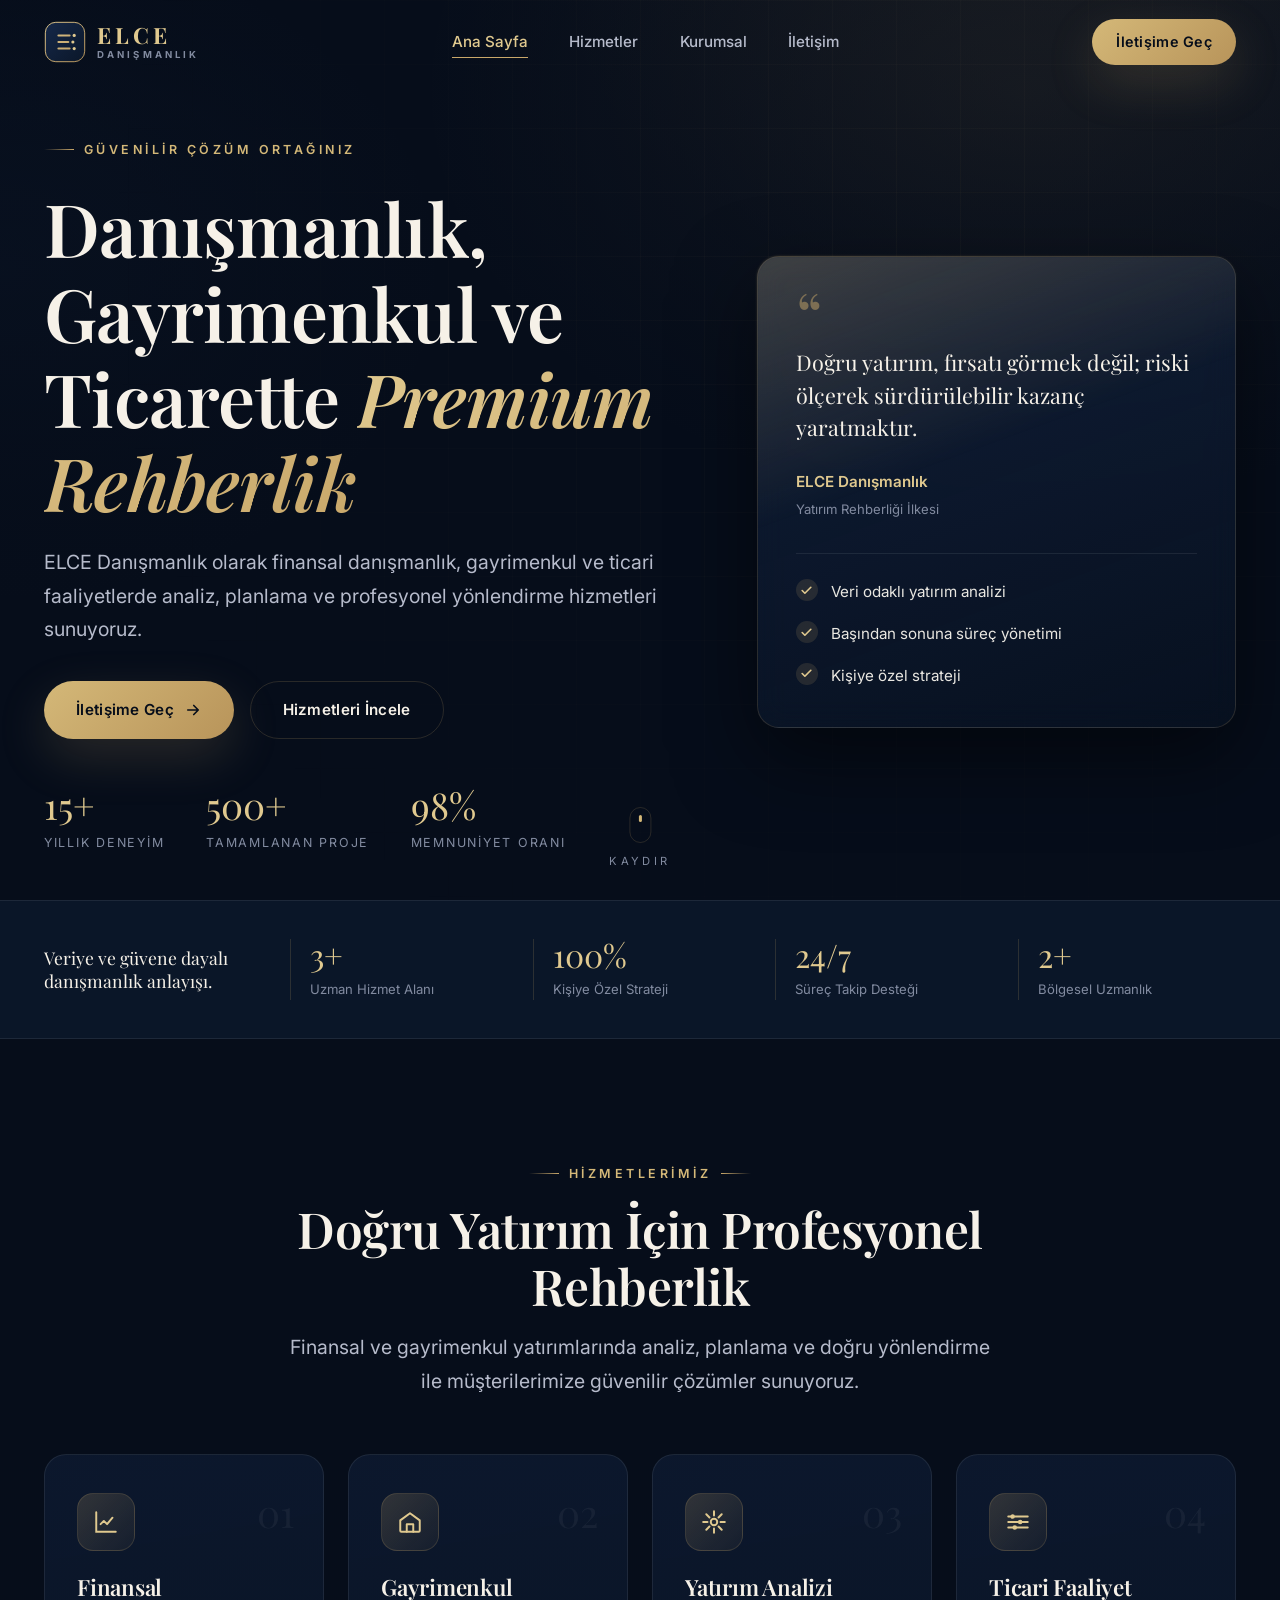
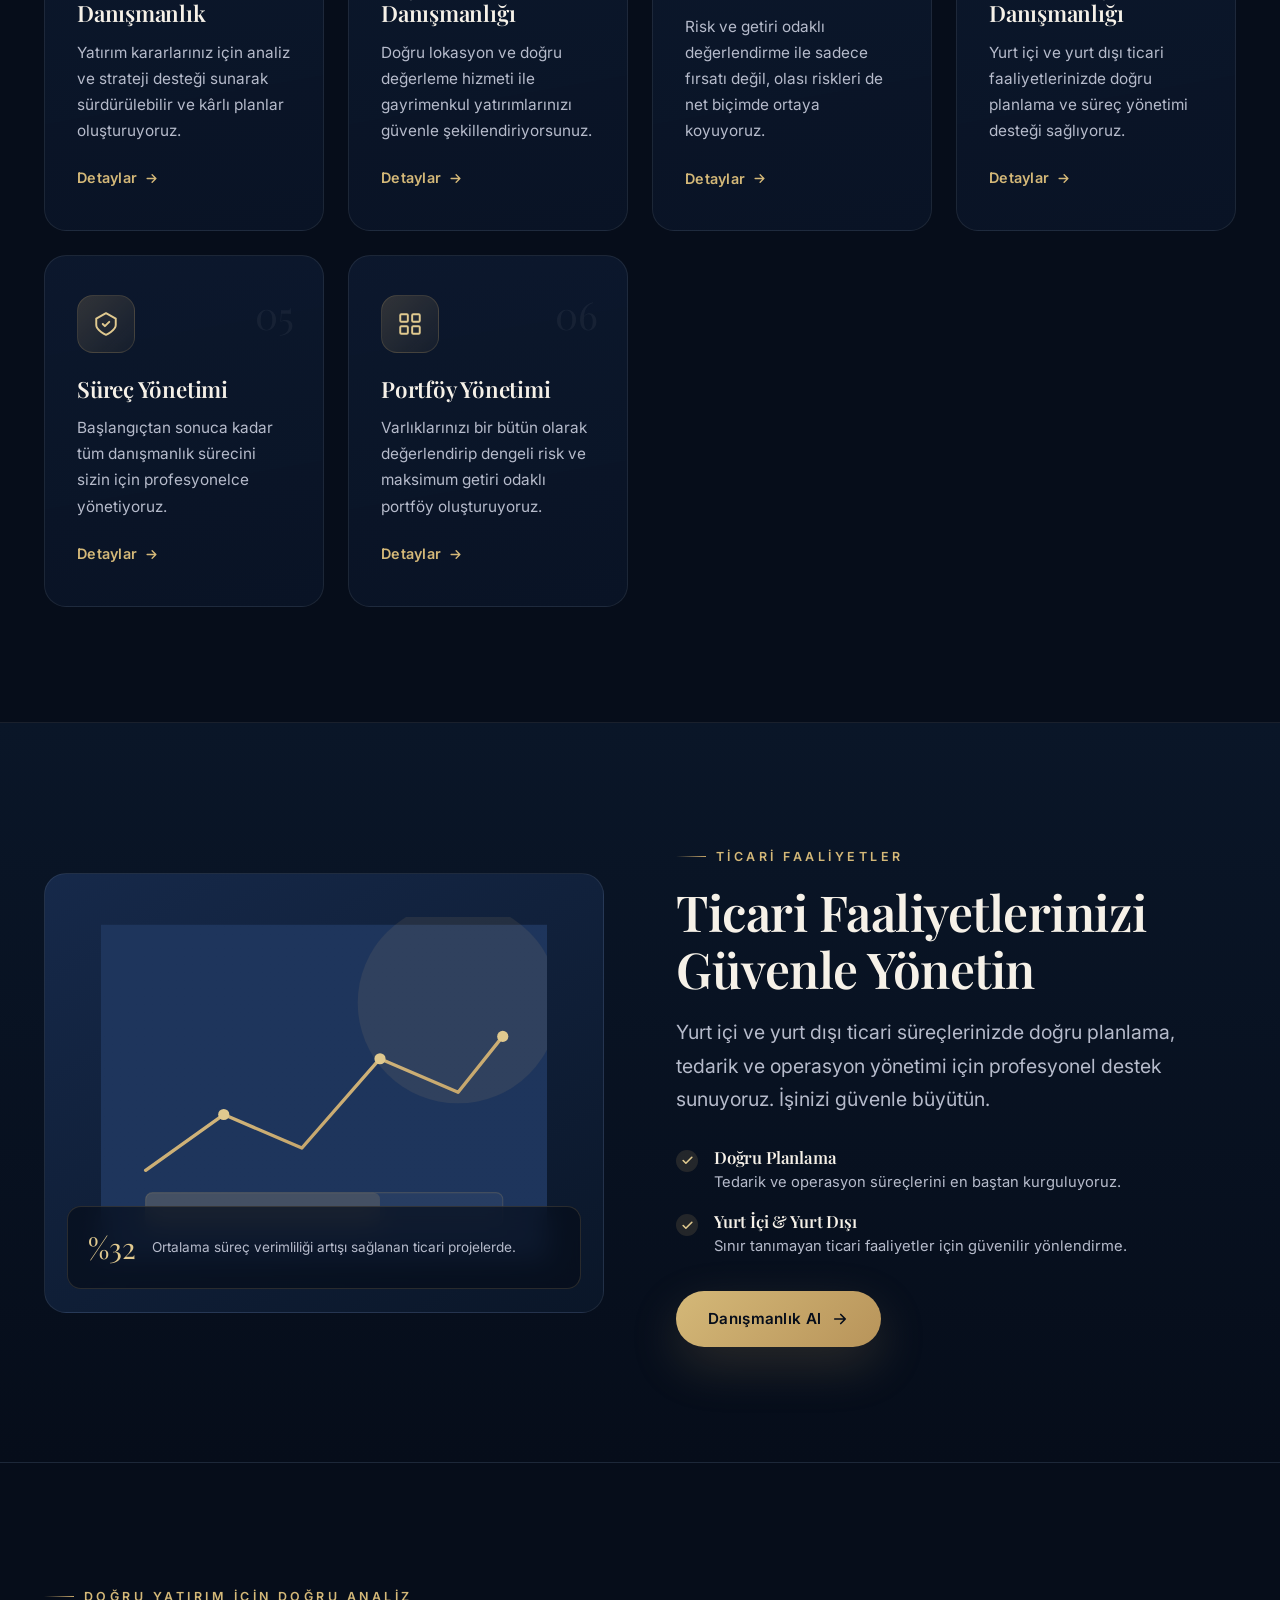
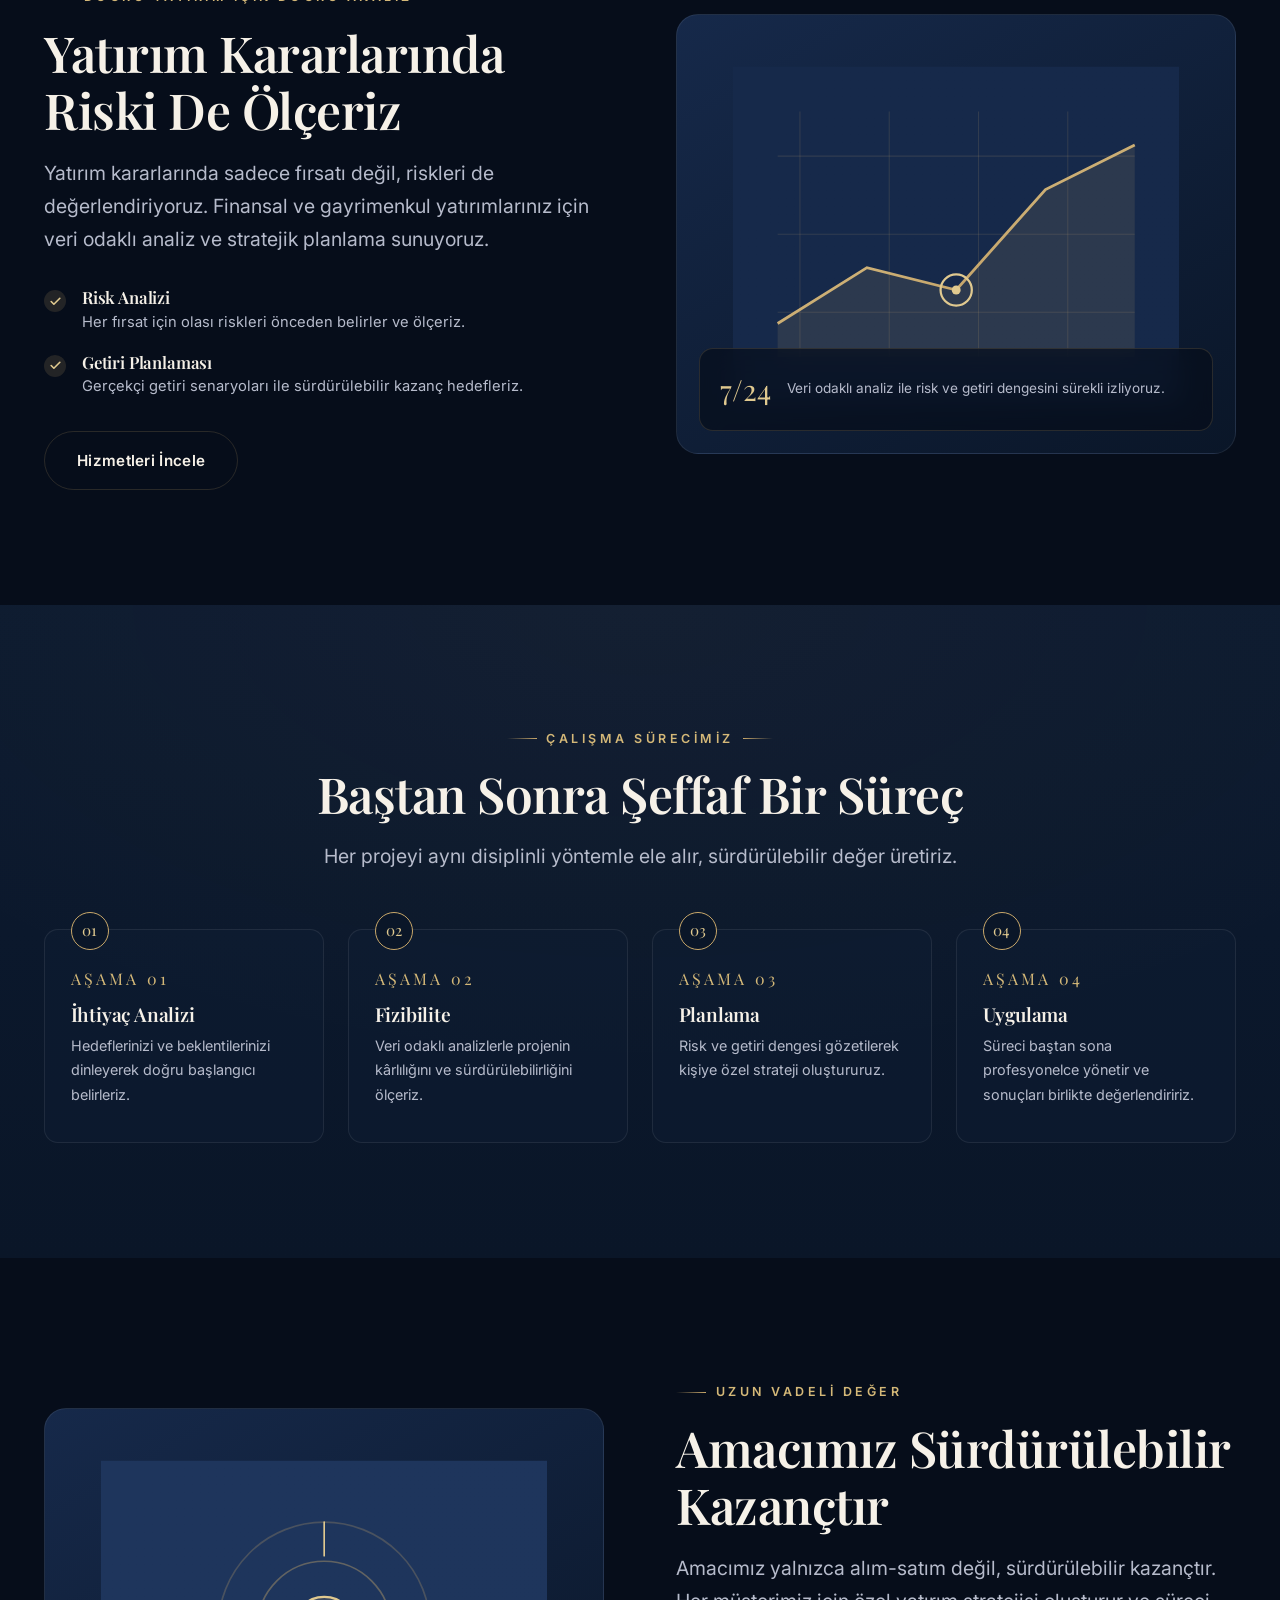
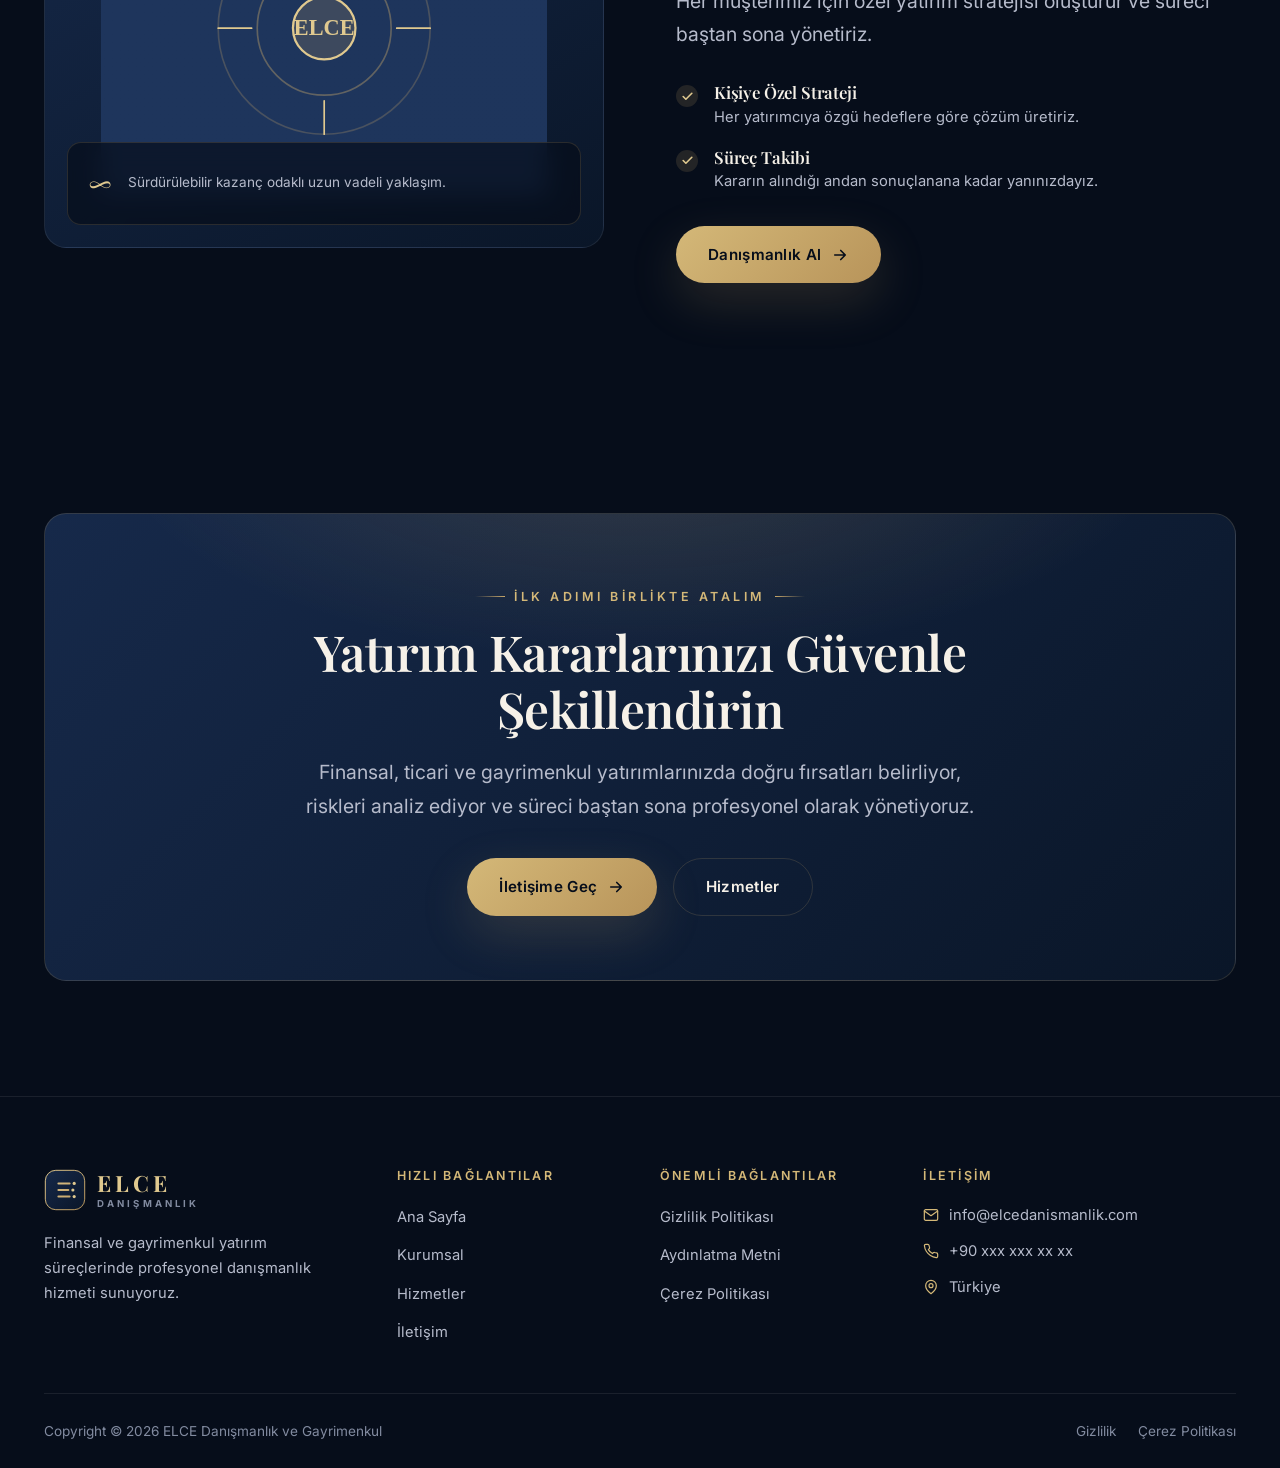
==== index.html @ 036b8865 "feat: ELCE Danışmanlık sitesi modern premium tasarımla yeniden kuruldu - Koyu premium tema (lacivert" ====
<!DOCTYPE html>
<html lang="tr">
<head>
  <meta charset="UTF-8">
  <meta name="viewport" content="width=device-width, initial-scale=1">
  <title>ELCE Danışmanlık — Gayrimenkul, Finansal ve Ticari Yatırım Danışmanlığı</title>
  <meta name="description" content="ELCE Danışmanlık olarak finansal danışmanlık, gayrimenkul ve ticari faaliyetlerde analiz, planlama ve profesyonel yönlendirme hizmetleri sunuyoruz.">
  <meta name="robots" content="index, follow">
  <link rel="canonical" href="https://elcedanismanlik.com/">
  <meta property="og:type" content="website">
  <meta property="og:site_name" content="ELCE Danışmanlık ve Gayrimenkul">
  <meta property="og:locale" content="tr_TR">
  <meta property="og:title" content="ELCE Danışmanlık — Güvenilir Yatırım Çözüm Ortağınız">
  <meta property="og:description" content="Finansal, gayrimenkul ve ticari yatırımlarda analiz, planlama ve profesyonel yönlendirme.">
  <link rel="icon" type="image/svg+xml" href="assets/logo.svg">
  <link rel="preconnect" href="https://fonts.googleapis.com">
  <link rel="preconnect" href="https://fonts.gstatic.com" crossorigin>
  <link href="https://fonts.googleapis.com/css2?family=Inter:wght@400;500;600;700&family=Playfair+Display:ital,wght@0,500;0,600;0,700;1,500&display=swap" rel="stylesheet">
  <link rel="stylesheet" href="css/style.css">
</head>
<body>

  <!-- ============ HEADER ============ -->
  <header class="site-header">
    <div class="header-inner">
      <a href="index.html" class="brand" aria-label="ELCE Danışmanlık Ana Sayfa">
        <img src="assets/logo.svg" alt="" class="brand-mark" width="42" height="42">
        <span class="brand-text">
          <span class="brand-name">ELCE</span>
          <span class="brand-sub">Danışmanlık</span>
        </span>
      </a>
      <nav class="main-nav" aria-label="Ana menü">
        <a href="index.html" class="active">Ana Sayfa</a>
        <a href="hizmetler.html">Hizmetler</a>
        <a href="kurumsal.html">Kurumsal</a>
        <a href="iletisim.html">İletişim</a>
      </nav>
      <div class="header-cta">
        <a href="iletisim.html" class="btn btn-primary">İletişime Geç</a>
        <button class="nav-toggle" aria-label="Menüyü aç/kapat" aria-expanded="false">
          <span></span><span></span><span></span>
        </button>
      </div>
    </div>
  </header>

  <main>
    <!-- ============ HERO ============ -->
    <section class="hero">
      <div class="hero-bg"></div>
      <div class="container hero-inner">
        <div class="hero-content">
          <span class="eyebrow reveal">Güvenilir Çözüm Ortağınız</span>
          <h1 class="reveal d1">Danışmanlık, Gayrimenkul ve Ticarette <em>Premium Rehberlik</em></h1>
          <p class="lead reveal d2">
            ELCE Danışmanlık olarak finansal danışmanlık, gayrimenkul ve ticari faaliyetlerde
            analiz, planlama ve profesyonel yönlendirme hizmetleri sunuyoruz.
          </p>
          <div class="hero-actions reveal d3">
            <a href="iletisim.html" class="btn btn-primary">
              İletişime Geç
              <svg viewBox="0 0 24 24" fill="none" stroke="currentColor" stroke-width="2.2"><path d="M5 12h14M13 6l6 6-6 6" stroke-linecap="round" stroke-linejoin="round"/></svg>
            </a>
            <a href="hizmetler.html" class="btn btn-ghost">Hizmetleri İncele</a>
          </div>
          <div class="hero-stats reveal d4">
            <div>
              <div class="num"><span data-count="15" data-suffix="+">15+</span></div>
              <div class="lbl">Yıllık Deneyim</div>
            </div>
            <div>
              <div class="num"><span data-count="500" data-suffix="+">500+</span></div>
              <div class="lbl">Tamamlanan Proje</div>
            </div>
            <div>
              <div class="num"><span data-count="98" data-suffix="%">98%</span></div>
              <div class="lbl">Memnuniyet Oranı</div>
            </div>
          </div>
        </div>

        <aside class="hero-card reveal d2">
          <div class="quote-mark">“</div>
          <blockquote>
            Doğru yatırım, fırsatı görmek değil; riski ölçerek sürdürülebilir kazanç yaratmaktır.
          </blockquote>
          <div class="quote-author">ELCE Danışmanlık</div>
          <div class="quote-role">Yatırım Rehberliği İlkesi</div>
          <ul class="hero-card-list">
            <li><span class="check"><svg viewBox="0 0 24 24" fill="none" stroke="currentColor" stroke-width="3"><path d="M20 6 9 17l-5-5" stroke-linecap="round" stroke-linejoin="round"/></svg></span> Veri odaklı yatırım analizi</li>
            <li><span class="check"><svg viewBox="0 0 24 24" fill="none" stroke="currentColor" stroke-width="3"><path d="M20 6 9 17l-5-5" stroke-linecap="round" stroke-linejoin="round"/></svg></span> Başından sonuna süreç yönetimi</li>
            <li><span class="check"><svg viewBox="0 0 24 24" fill="none" stroke="currentColor" stroke-width="3"><path d="M20 6 9 17l-5-5" stroke-linecap="round" stroke-linejoin="round"/></svg></span> Kişiye özel strateji</li>
          </ul>
        </aside>
      </div>
      <div class="scroll-cue">
        <div class="mouse"></div>
        <span>Kaydır</span>
      </div>
    </section>

    <!-- ============ TRUST BAR ============ -->
    <section class="trust-bar">
      <div class="container">
        <p class="first">Veriye ve güvene dayalı danışmanlık anlayışı.</p>
        <div class="trust-items">
          <div class="item reveal">
            <div class="num"><span data-count="3" data-suffix="+">3+</span></div>
            <div class="lbl">Uzman Hizmet Alanı</div>
          </div>
          <div class="item reveal d1">
            <div class="num"><span data-count="100" data-suffix="%">100%</span>
            </div>
            <div class="lbl">Kişiye Özel Strateji</div>
          </div>
          <div class="item reveal d2">
            <div class="num"><span data-count="24" data-suffix="/7">24/7</span></div>
            <div class="lbl">Süreç Takip Desteği</div>
          </div>
          <div class="item reveal d3">
            <div class="num"><span data-count="2" data-suffix="+">2+</span></div>
            <div class="lbl">Bölgesel Uzmanlık</div>
          </div>
        </div>
      </div>
    </section>

    <!-- ============ SERVICES ============ -->
    <section class="section" id="hizmetler">
      <div class="container">
        <div class="section-head center reveal">
          <span class="eyebrow center">Hizmetlerimiz</span>
          <h2>Doğru Yatırım İçin Profesyonel Rehberlik</h2>
          <p class="lead" style="margin-inline:auto">
            Finansal ve gayrimenkul yatırımlarında analiz, planlama ve doğru yönlendirme
            ile müşterilerimize güvenilir çözümler sunuyoruz.
          </p>
        </div>

        <div class="cards-grid">
          <article class="service-card reveal">
            <span class="index">01</span>
            <div class="service-icon">
              <svg viewBox="0 0 24 24" fill="none" stroke="currentColor" stroke-width="1.8"><path d="M3 3v18h18" stroke-linecap="round"/><path d="m7 14 3-3 3 3 5-6" stroke-linecap="round" stroke-linejoin="round"/></svg>
            </div>
            <h3>Finansal Danışmanlık</h3>
            <p>Yatırım kararlarınız için analiz ve strateji desteği sunarak sürdürülebilir ve kârlı planlar oluşturuyoruz.</p>
            <a href="hizmetler.html" class="more">Detaylar
              <svg viewBox="0 0 24 24" fill="none" stroke="currentColor" stroke-width="2.2"><path d="M5 12h14M13 6l6 6-6 6" stroke-linecap="round" stroke-linejoin="round"/></svg>
            </a>
          </article>

          <article class="service-card reveal d1">
            <span class="index">02</span>
            <div class="service-icon">
              <svg viewBox="0 0 24 24" fill="none" stroke="currentColor" stroke-width="1.8"><path d="M3 10.5 12 4l9 6.5V20a1 1 0 0 1-1 1H4a1 1 0 0 1-1-1z" stroke-linejoin="round"/><path d="M9 21v-7h6v7" stroke-linecap="round" stroke-linejoin="round"/></svg>
            </div>
            <h3>Gayrimenkul Danışmanlığı</h3>
            <p>Doğru lokasyon ve doğru değerleme hizmeti ile gayrimenkul yatırımlarınızı güvenle şekillendiriyorsunuz.</p>
            <a href="hizmetler.html" class="more">Detaylar
              <svg viewBox="0 0 24 24" fill="none" stroke="currentColor" stroke-width="2.2"><path d="M5 12h14M13 6l6 6-6 6" stroke-linecap="round" stroke-linejoin="round"/></svg>
            </a>
          </article>

          <article class="service-card reveal d2">
            <span class="index">03</span>
            <div class="service-icon">
              <svg viewBox="0 0 24 24" fill="none" stroke="currentColor" stroke-width="1.8"><path d="M12 2v4M12 18v4M4.9 4.9l2.9 2.9M16.2 16.2l2.9 2.9M2 12h4M18 12h4M4.9 19.1l2.9-2.9M16.2 7.8l2.9-2.9" stroke-linecap="round"/><circle cx="12" cy="12" r="3"/></svg>
            </div>
            <h3>Yatırım Analizi</h3>
            <p>Risk ve getiri odaklı değerlendirme ile sadece fırsatı değil, olası riskleri de net biçimde ortaya koyuyoruz.</p>
            <a href="hizmetler.html" class="more">Detaylar
              <svg viewBox="0 0 24 24" fill="none" stroke="currentColor" stroke-width="2.2"><path d="M5 12h14M13 6l6 6-6 6" stroke-linecap="round" stroke-linejoin="round"/></svg>
            </a>
          </article>

          <article class="service-card reveal">
            <span class="index">04</span>
            <div class="service-icon">
              <svg viewBox="0 0 24 24" fill="none" stroke="currentColor" stroke-width="1.8"><path d="M3 7h18M3 12h18M3 17h18" stroke-linecap="round"/><circle cx="7" cy="7" r="1.2" fill="currentColor"/><circle cx="14" cy="12" r="1.2" fill="currentColor"/><circle cx="9" cy="17" r="1.2" fill="currentColor"/></svg>
            </div>
            <h3>Ticari Faaliyet Danışmanlığı</h3>
            <p>Yurt içi ve yurt dışı ticari faaliyetlerinizde doğru planlama ve süreç yönetimi desteği sağlıyoruz.</p>
            <a href="hizmetler.html" class="more">Detaylar
              <svg viewBox="0 0 24 24" fill="none" stroke="currentColor" stroke-width="2.2"><path d="M5 12h14M13 6l6 6-6 6" stroke-linecap="round" stroke-linejoin="round"/></svg>
            </a>
          </article>

          <article class="service-card reveal d1">
            <span class="index">05</span>
            <div class="service-icon">
              <svg viewBox="0 0 24 24" fill="none" stroke="currentColor" stroke-width="1.8"><path d="M12 2 3 7v6c0 5 9 9 9 9s9-4 9-9V7z" stroke-linejoin="round"/><path d="M9 12l2 2 4-4" stroke-linecap="round" stroke-linejoin="round"/></svg>
            </div>
            <h3>Süreç Yönetimi</h3>
            <p>Başlangıçtan sonuca kadar tüm danışmanlık sürecini sizin için profesyonelce yönetiyoruz.</p>
            <a href="hizmetler.html" class="more">Detaylar
              <svg viewBox="0 0 24 24" fill="none" stroke="currentColor" stroke-width="2.2"><path d="M5 12h14M13 6l6 6-6 6" stroke-linecap="round" stroke-linejoin="round"/></svg>
            </a>
          </article>

          <article class="service-card reveal d2">
            <span class="index">06</span>
            <div class="service-icon">
              <svg viewBox="0 0 24 24" fill="none" stroke="currentColor" stroke-width="1.8"><rect x="3" y="3" width="7" height="7" rx="1"/><rect x="14" y="3" width="7" height="7" rx="1"/><rect x="3" y="14" width="7" height="7" rx="1"/><rect x="14" y="14" width="7" height="7" rx="1"/></svg>
            </div>
            <h3>Portföy Yönetimi</h3>
            <p>Varlıklarınızı bir bütün olarak değerlendirip dengeli risk ve maksimum getiri odaklı portföy oluşturuyoruz.</p>
            <a href="hizmetler.html" class="more">Detaylar
              <svg viewBox="0 0 24 24" fill="none" stroke="currentColor" stroke-width="2.2"><path d="M5 12h14M13 6l6 6-6 6" stroke-linecap="round" stroke-linejoin="round"/></svg>
            </a>
          </article>
        </div>
      </div>
    </section>

    <!-- ============ SPLIT: Ticari Faaliyetler ============ -->
    <section class="section bg-soft">
      <div class="container">
        <div class="split">
          <div class="split-media reveal">
            <div class="visual">
              <svg viewBox="0 0 400 300" fill="none" xmlns="http://www.w3.org/2000/svg" aria-hidden="true">
                <defs>
                  <linearGradient id="g1" x1="0" y1="0" x2="400" y2="300"><stop stop-color="#1e355c"/><stop offset="1" stop-color="#0a1628"/></linearGradient>
                  <linearGradient id="g1gold" x1="0" y1="0" x2="1" y2="1"><stop stop-color="#e0c98f"/><stop offset="1" stop-color="#b8945a"/></linearGradient>
                </defs>
                <rect width="400" height="300" fill="url(#g1)"/>
                <circle cx="320" cy="70" r="90" fill="rgba(201,168,106,0.10)"/>
                <path d="M40 220 L110 170 L180 200 L250 120 L320 150 L360 100" stroke="url(#g1gold)" stroke-width="3" fill="none" stroke-linecap="round" stroke-linejoin="round"/>
                <circle cx="110" cy="170" r="5" fill="#e0c98f"/><circle cx="250" cy="120" r="5" fill="#e0c98f"/><circle cx="360" cy="100" r="5" fill="#e0c98f"/>
                <rect x="40" y="240" width="320" height="30" rx="6" fill="rgba(255,255,255,0.04)" stroke="rgba(201,168,106,0.2)"/>
                <rect x="40" y="240" width="210" height="30" rx="6" fill="rgba(201,168,106,0.18)"/>
              </svg>
            </div>
            <div class="badge">
              <div class="b-num">%32</div>
              <div class="b-txt">Ortalama süreç verimliliği artışı sağlanan ticari projelerde.</div>
            </div>
          </div>
          <div class="split-content">
            <span class="eyebrow reveal">Ticari Faaliyetler</span>
            <h2 class="reveal d1" style="margin-top:1rem">Ticari Faaliyetlerinizi Güvenle Yönetin</h2>
            <p class="lead reveal d2" style="margin-top:1.2rem">
              Yurt içi ve yurt dışı ticari süreçlerinizde doğru planlama, tedarik ve operasyon
              yönetimi için profesyonel destek sunuyoruz. İşinizi güvenle büyütün.
            </p>
            <ul class="feature-list reveal d3">
              <li>
                <span class="check"><svg viewBox="0 0 24 24" fill="none" stroke="currentColor" stroke-width="3"><path d="M20 6 9 17l-5-5" stroke-linecap="round" stroke-linejoin="round"/></svg></span>
                <div><h4>Doğru Planlama</h4><p>Tedarik ve operasyon süreçlerini en baştan kurguluyoruz.</p></div>
              </li>
              <li>
                <span class="check"><svg viewBox="0 0 24 24" fill="none" stroke="currentColor" stroke-width="3"><path d="M20 6 9 17l-5-5" stroke-linecap="round" stroke-linejoin="round"/></svg></span>
                <div><h4>Yurt İçi & Yurt Dışı</h4><p>Sınır tanımayan ticari faaliyetler için güvenilir yönlendirme.</p></div>
              </li>
            </ul>
            <div class="reveal d4" style="margin-top:2rem">
              <a href="iletisim.html" class="btn btn-primary">Danışmanlık Al
                <svg viewBox="0 0 24 24" fill="none" stroke="currentColor" stroke-width="2.2"><path d="M5 12h14M13 6l6 6-6 6" stroke-linecap="round" stroke-linejoin="round"/></svg>
              </a>
            </div>
          </div>
        </div>
      </div>
    </section>

    <!-- ============ SPLIT: Doğru Analiz ============ -->
    <section class="section">
      <div class="container">
        <div class="split reverse">
          <div class="split-media reveal">
            <div class="visual">
              <svg viewBox="0 0 400 300" fill="none" xmlns="http://www.w3.org/2000/svg" aria-hidden="true">
                <defs>
                  <linearGradient id="g2" x1="0" y1="0" x2="400" y2="300"><stop stop-color="#16294a"/><stop offset="1" stop-color="#0a1628"/></linearGradient>
                </defs>
                <rect width="400" height="300" fill="url(#g2)"/>
                <g stroke="rgba(201,168,106,0.15)" stroke-width="1">
                  <path d="M60 40v220M140 40v220M220 40v220M300 40v220"/>
                  <path d="M40 80h320M40 150h320M40 220h320"/>
                </g>
                <path d="M40 230 L120 180 L200 200 L280 110 L360 70" stroke="url(#g1gold)" stroke-width="2.5" fill="none"/>
                <path d="M40 230 L120 180 L200 200 L280 110 L360 70 L360 260 L40 260 Z" fill="rgba(201,168,106,0.12)"/>
                <circle cx="200" cy="200" r="14" fill="none" stroke="#e0c98f" stroke-width="2"/>
                <circle cx="200" cy="200" r="4" fill="#e0c98f"/>
              </svg>
            </div>
            <div class="badge">
              <div class="b-num">7/24</div>
              <div class="b-txt">Veri odaklı analiz ile risk ve getiri dengesini sürekli izliyoruz.</div>
            </div>
          </div>
          <div class="split-content">
            <span class="eyebrow reveal">Doğru Yatırım İçin Doğru Analiz</span>
            <h2 class="reveal d1" style="margin-top:1rem">Yatırım Kararlarında Riski De Ölçeriz</h2>
            <p class="lead reveal d2" style="margin-top:1.2rem">
              Yatırım kararlarında sadece fırsatı değil, riskleri de değerlendiriyoruz.
              Finansal ve gayrimenkul yatırımlarınız için veri odaklı analiz ve stratejik planlama sunuyoruz.
            </p>
            <ul class="feature-list reveal d3">
              <li>
                <span class="check"><svg viewBox="0 0 24 24" fill="none" stroke="currentColor" stroke-width="3"><path d="M20 6 9 17l-5-5" stroke-linecap="round" stroke-linejoin="round"/></svg></span>
                <div><h4>Risk Analizi</h4><p>Her fırsat için olası riskleri önceden belirler ve ölçeriz.</p></div>
              </li>
              <li>
                <span class="check"><svg viewBox="0 0 24 24" fill="none" stroke="currentColor" stroke-width="3"><path d="M20 6 9 17l-5-5" stroke-linecap="round" stroke-linejoin="round"/></svg></span>
                <div><h4>Getiri Planlaması</h4><p>Gerçekçi getiri senaryoları ile sürdürülebilir kazanç hedefleriz.</p></div>
              </li>
            </ul>
            <div class="reveal d4" style="margin-top:2rem">
              <a href="hizmetler.html" class="btn btn-ghost">Hizmetleri İncele</a>
            </div>
          </div>
        </div>
      </div>
    </section>

    <!-- ============ PROCESS ============ -->
    <section class="section bg-card">
      <div class="container">
        <div class="section-head center reveal">
          <span class="eyebrow center">Çalışma Sürecimiz</span>
          <h2>Baştan Sonra Şeffaf Bir Süreç</h2>
          <p class="lead" style="margin-inline:auto">
            Her projeyi aynı disiplinli yöntemle ele alır, sürdürülebilir değer üretiriz.
          </p>
        </div>
        <div class="process-grid process">
          <div class="process-step reveal">
            <div class="step-num">AŞAMA 01</div>
            <h4>İhtiyaç Analizi</h4>
            <p>Hedeflerinizi ve beklentilerinizi dinleyerek doğru başlangıcı belirleriz.</p>
          </div>
          <div class="process-step reveal d1">
            <div class="step-num">AŞAMA 02</div>
            <h4>Fizibilite</h4>
            <p>Veri odaklı analizlerle projenin kârlılığını ve sürdürülebilirliğini ölçeriz.</p>
          </div>
          <div class="process-step reveal d2">
            <div class="step-num">AŞAMA 03</div>
            <h4>Planlama</h4>
            <p>Risk ve getiri dengesi gözetilerek kişiye özel strateji oluştururuz.</p>
          </div>
          <div class="process-step reveal d3">
            <div class="step-num">AŞAMA 04</div>
            <h4>Uygulama</h4>
            <p>Süreci baştan sona profesyonelce yönetir ve sonuçları birlikte değerlendiririz.</p>
          </div>
        </div>
      </div>
    </section>

    <!-- ============ SPLIT: Uzun Vadeli Değer ============ -->
    <section class="section">
      <div class="container">
        <div class="split">
          <div class="split-media reveal">
            <div class="visual">
              <svg viewBox="0 0 400 300" fill="none" xmlns="http://www.w3.org/2000/svg" aria-hidden="true">
                <defs>
                  <linearGradient id="g3" x1="0" y1="0" x2="400" y2="300"><stop stop-color="#1e355c"/><stop offset="1" stop-color="#0a1628"/></linearGradient>
                </defs>
                <rect width="400" height="300" fill="url(#g3)"/>
                <circle cx="200" cy="150" r="95" fill="none" stroke="rgba(201,168,106,0.25)" stroke-width="1.5"/>
                <circle cx="200" cy="150" r="60" fill="none" stroke="rgba(201,168,106,0.4)" stroke-width="1.5"/>
                <circle cx="200" cy="150" r="28" fill="rgba(201,168,106,0.18)" stroke="#e0c98f" stroke-width="2"/>
                <path d="M200 55 v30 M200 215 v30 M105 150 h30 M265 150 h30" stroke="#e0c98f" stroke-width="1.5" stroke-linecap="round"/>
                <text x="200" y="156" text-anchor="middle" fill="#e0c98f" font-family="serif" font-size="20" font-weight="600">ELCE</text>
              </svg>
            </div>
            <div class="badge">
              <div class="b-num">∞</div>
              <div class="b-txt">Sürdürülebilir kazanç odaklı uzun vadeli yaklaşım.</div>
            </div>
          </div>
          <div class="split-content">
            <span class="eyebrow reveal">Uzun Vadeli Değer</span>
            <h2 class="reveal d1" style="margin-top:1rem">Amacımız Sürdürülebilir Kazançtır</h2>
            <p class="lead reveal d2" style="margin-top:1.2rem">
              Amacımız yalnızca alım-satım değil, sürdürülebilir kazançtır.
              Her müşterimiz için özel yatırım stratejisi oluşturur ve süreci baştan sona yönetiriz.
            </p>
            <ul class="feature-list reveal d3">
              <li>
                <span class="check"><svg viewBox="0 0 24 24" fill="none" stroke="currentColor" stroke-width="3"><path d="M20 6 9 17l-5-5" stroke-linecap="round" stroke-linejoin="round"/></svg></span>
                <div><h4>Kişiye Özel Strateji</h4><p>Her yatırımcıya özgü hedeflere göre çözüm üretiriz.</p></div>
              </li>
              <li>
                <span class="check"><svg viewBox="0 0 24 24" fill="none" stroke="currentColor" stroke-width="3"><path d="M20 6 9 17l-5-5" stroke-linecap="round" stroke-linejoin="round"/></svg></span>
                <div><h4>Süreç Takibi</h4><p>Kararın alındığı andan sonuçlanana kadar yanınızdayız.</p></div>
              </li>
            </ul>
            <div class="reveal d4" style="margin-top:2rem">
              <a href="iletisim.html" class="btn btn-primary">Danışmanlık Al
                <svg viewBox="0 0 24 24" fill="none" stroke="currentColor" stroke-width="2.2"><path d="M5 12h14M13 6l6 6-6 6" stroke-linecap="round" stroke-linejoin="round"/></svg>
              </a>
            </div>
          </div>
        </div>
      </div>
    </section>

    <!-- ============ CTA BAND ============ -->
    <section class="section">
      <div class="container">
        <div class="cta-band reveal">
          <span class="eyebrow center">İlk Adımı Birlikte Atalım</span>
          <h2 style="margin-top:1rem">Yatırım Kararlarınızı Güvenle Şekillendirin</h2>
          <p class="lead" style="margin-inline:auto">
            Finansal, ticari ve gayrimenkul yatırımlarınızda doğru fırsatları belirliyor,
            riskleri analiz ediyor ve süreci baştan sona profesyonel olarak yönetiyoruz.
          </p>
          <div class="hero-actions">
            <a href="iletisim.html" class="btn btn-primary">İletişime Geç
              <svg viewBox="0 0 24 24" fill="none" stroke="currentColor" stroke-width="2.2"><path d="M5 12h14M13 6l6 6-6 6" stroke-linecap="round" stroke-linejoin="round"/></svg>
            </a>
            <a href="hizmetler.html" class="btn btn-ghost">Hizmetler</a>
          </div>
        </div>
      </div>
    </section>
  </main>

  <!-- ============ FOOTER ============ -->
  <footer class="site-footer">
    <div class="container">
      <div class="footer-top">
        <div class="footer-brand">
          <a href="index.html" class="brand">
            <img src="assets/logo.svg" alt="" class="brand-mark" width="42" height="42">
            <span class="brand-text">
              <span class="brand-name">ELCE</span>
              <span class="brand-sub">Danışmanlık</span>
            </span>
          </a>
          <p>Finansal ve gayrimenkul yatırım süreçlerinde profesyonel danışmanlık hizmeti sunuyoruz.</p>
        </div>
        <div class="footer-col">
          <h5>Hızlı Bağlantılar</h5>
          <ul>
            <li><a href="index.html">Ana Sayfa</a></li>
            <li><a href="kurumsal.html">Kurumsal</a></li>
            <li><a href="hizmetler.html">Hizmetler</a></li>
            <li><a href="iletisim.html">İletişim</a></li>
          </ul>
        </div>
        <div class="footer-col">
          <h5>Önemli Bağlantılar</h5>
          <ul>
            <li><a href="kurumsal.html">Gizlilik Politikası</a></li>
            <li><a href="kurumsal.html">Aydınlatma Metni</a></li>
            <li><a href="kurumsal.html">Çerez Politikası</a></li>
          </ul>
        </div>
        <div class="footer-col">
          <h5>İletişim</h5>
          <ul class="footer-contact">
            <li>
              <svg viewBox="0 0 24 24" fill="none" stroke="currentColor" stroke-width="1.8"><path d="M4 4h16v16H4z" stroke-linejoin="round" opacity=".0"/><path d="M22 6 12 13 2 6" stroke-linecap="round" stroke-linejoin="round"/><rect x="2" y="4" width="20" height="16" rx="2"/></svg>
              info@elcedanismanlik.com
            </li>
            <li>
              <svg viewBox="0 0 24 24" fill="none" stroke="currentColor" stroke-width="1.8"><path d="M22 16.9v3a2 2 0 0 1-2.2 2 19.8 19.8 0 0 1-8.6-3.1 19.5 19.5 0 0 1-6-6 19.8 19.8 0 0 1-3.1-8.7A2 2 0 0 1 4.1 2h3a2 2 0 0 1 2 1.7c.1 1 .4 1.9.7 2.8a2 2 0 0 1-.5 2.1L8.1 9.9a16 16 0 0 0 6 6l1.3-1.3a2 2 0 0 1 2.1-.4c.9.3 1.8.6 2.8.7a2 2 0 0 1 1.7 2z" stroke-linecap="round" stroke-linejoin="round"/></svg>
              +90 xxx xxx xx xx
            </li>
            <li>
              <svg viewBox="0 0 24 24" fill="none" stroke="currentColor" stroke-width="1.8"><path d="M20 10c0 6-8 12-8 12s-8-6-8-12a8 8 0 0 1 16 0z" stroke-linejoin="round"/><circle cx="12" cy="10" r="3"/></svg>
              Türkiye
            </li>
          </ul>
        </div>
      </div>
      <div class="footer-bottom">
        <span>Copyright © <span data-year>2026</span> ELCE Danışmanlık ve Gayrimenkul</span>
        <div class="legal">
          <a href="kurumsal.html">Gizlilik</a>
          <a href="kurumsal.html">Çerez Politikası</a>
        </div>
      </div>
    </div>
  </footer>

  <script src="js/main.js"></script>
</body>
</html>
---- css/style.css ----
/* ==========================================================================
   ELCE Danışmanlık — Premium Dark (Navy + Gold) Design System
   ========================================================================== */

/* ---------- Design Tokens ---------- */
:root {
  /* Navy palette */
  --navy-950: #060d1a;
  --navy-900: #0a1628;
  --navy-850: #0c1a30;
  --navy-800: #0f1e35;
  --navy-700: #16294a;
  --navy-600: #1e355c;
  --navy-500: #284670;

  /* Gold palette */
  --gold-600: #b8945a;
  --gold-500: #c9a86a;
  --gold-400: #d4b878;
  --gold-300: #e0c98f;
  --gold-glow: rgba(201, 168, 106, 0.35);

  /* Neutrals */
  --cream: #f6f1e8;
  --ivory: #faf7f0;
  --text: #e9e7e1;
  --text-dim: #b6bbcb;
  --text-muted: #828ba0;
  --line: rgba(201, 168, 106, 0.18);
  --line-soft: rgba(255, 255, 255, 0.08);

  /* Effects */
  --shadow-sm: 0 2px 8px rgba(0, 0, 0, 0.25);
  --shadow-md: 0 12px 40px rgba(0, 0, 0, 0.35);
  --shadow-lg: 0 30px 80px rgba(0, 0, 0, 0.5);
  --shadow-gold: 0 18px 50px rgba(201, 168, 106, 0.18);

  /* Type */
  --font-serif: "Playfair Display", "Times New Roman", serif;
  --font-sans: "Inter", system-ui, -apple-system, "Segoe UI", Roboto, sans-serif;

  /* Layout */
  --container: 1240px;
  --radius: 14px;
  --radius-lg: 22px;
  --header-h: 84px;
  --ease: cubic-bezier(0.22, 1, 0.36, 1);
}

/* ---------- Reset ---------- */
*,
*::before,
*::after {
  margin: 0;
  padding: 0;
  box-sizing: border-box;
}

html {
  scroll-behavior: smooth;
  scroll-padding-top: var(--header-h);
  -webkit-text-size-adjust: 100%;
}

body {
  font-family: var(--font-sans);
  font-size: 16px;
  line-height: 1.7;
  color: var(--text-dim);
  background-color: var(--navy-950);
  background-image:
    radial-gradient(900px 600px at 85% -5%, rgba(201, 168, 106, 0.08), transparent 60%),
    radial-gradient(800px 600px at 0% 30%, rgba(40, 70, 112, 0.18), transparent 55%);
  background-attachment: fixed;
  overflow-x: hidden;
  -webkit-font-smoothing: antialiased;
  text-rendering: optimizeLegibility;
}

img {
  max-width: 100%;
  display: block;
}

a {
  color: inherit;
  text-decoration: none;
  transition: color 0.25s var(--ease);
}

ul { list-style: none; }

button {
  font-family: inherit;
  cursor: pointer;
  border: none;
  background: none;
}

/* ---------- Typography ---------- */
h1, h2, h3, h4, h5 {
  font-family: var(--font-serif);
  color: var(--cream);
  font-weight: 600;
  line-height: 1.15;
  letter-spacing: -0.01em;
}

h1 { font-size: clamp(2.6rem, 6vw, 4.6rem); }
h2 { font-size: clamp(2rem, 4.2vw, 3.1rem); }
h3 { font-size: clamp(1.4rem, 2.4vw, 1.85rem); }
h4 { font-size: 1.25rem; }

p { color: var(--text-dim); }

.eyebrow {
  display: inline-flex;
  align-items: center;
  gap: 0.6rem;
  font-family: var(--font-sans);
  font-size: 0.78rem;
  font-weight: 600;
  letter-spacing: 0.28em;
  text-transform: uppercase;
  color: var(--gold-400);
}

.eyebrow::before {
  content: "";
  width: 30px;
  height: 1px;
  background: linear-gradient(90deg, transparent, var(--gold-500));
}

.eyebrow.center::after {
  content: "";
  width: 30px;
  height: 1px;
  background: linear-gradient(90deg, var(--gold-500), transparent);
}

.lead {
  font-size: clamp(1.05rem, 1.6vw, 1.22rem);
  color: var(--text-dim);
  max-width: 60ch;
}

.text-gold { color: var(--gold-400); }

/* ---------- Layout helpers ---------- */
.container {
  width: 100%;
  max-width: var(--container);
  margin-inline: auto;
  padding-inline: 24px;
}

.section {
  padding-block: clamp(5rem, 9vw, 8.5rem);
  position: relative;
}

.section-head {
  max-width: 720px;
  margin-bottom: 3.5rem;
}

.section-head.center { margin-inline: auto; text-align: center; }
.section-head h2 { margin-top: 1rem; }
.section-head p { margin-top: 1.1rem; }

.bg-soft {
  background: linear-gradient(180deg, var(--navy-900), var(--navy-950));
  border-block: 1px solid var(--line-soft);
}

.bg-card {
  background:
    radial-gradient(120% 120% at 50% 0%, rgba(201, 168, 106, 0.04), transparent 60%),
    linear-gradient(180deg, var(--navy-850), var(--navy-900));
}

/* ---------- Buttons ---------- */
.btn {
  display: inline-flex;
  align-items: center;
  justify-content: center;
  gap: 0.6rem;
  padding: 0.95rem 2rem;
  font-family: var(--font-sans);
  font-size: 0.95rem;
  font-weight: 600;
  letter-spacing: 0.02em;
  border-radius: 100px;
  transition: transform 0.3s var(--ease), box-shadow 0.3s var(--ease),
    background 0.3s var(--ease), color 0.3s var(--ease);
  white-space: nowrap;
}

.btn svg { width: 18px; height: 18px; }

.btn-primary {
  background: linear-gradient(135deg, var(--gold-400), var(--gold-600));
  color: var(--navy-950);
  box-shadow: var(--shadow-gold);
}
.btn-primary:hover {
  transform: translateY(-2px);
  box-shadow: 0 22px 55px rgba(201, 168, 106, 0.3);
}

.btn-ghost {
  background: transparent;
  color: var(--cream);
  border: 1px solid var(--line);
}
.btn-ghost:hover {
  border-color: var(--gold-500);
  color: var(--gold-300);
  background: rgba(201, 168, 106, 0.06);
}

.btn-solid {
  background: rgba(255, 255, 255, 0.05);
  color: var(--cream);
  border: 1px solid var(--line-soft);
  backdrop-filter: blur(8px);
}
.btn-solid:hover {
  background: rgba(201, 168, 106, 0.1);
  border-color: var(--gold-500);
}

/* ---------- Header ---------- */
.site-header {
  position: fixed;
  top: 0;
  left: 0;
  right: 0;
  height: var(--header-h);
  z-index: 1000;
  display: flex;
  align-items: center;
  transition: background 0.4s var(--ease), box-shadow 0.4s var(--ease),
    backdrop-filter 0.4s var(--ease);
}
.site-header.scrolled {
  background: rgba(6, 13, 26, 0.82);
  backdrop-filter: blur(18px) saturate(140%);
  box-shadow: 0 10px 30px rgba(0, 0, 0, 0.35);
  border-bottom: 1px solid var(--line-soft);
}

.header-inner {
  width: 100%;
  max-width: var(--container);
  margin-inline: auto;
  padding-inline: 24px;
  display: flex;
  align-items: center;
  justify-content: space-between;
  gap: 2rem;
}

.brand {
  display: flex;
  align-items: center;
  gap: 0.7rem;
  font-family: var(--font-serif);
  color: var(--cream);
  font-weight: 700;
  letter-spacing: 0.04em;
}
.brand-mark { width: 42px; height: 42px; flex-shrink: 0; }
.brand-text { display: flex; flex-direction: column; line-height: 1; }
.brand-name { font-size: 1.4rem; color: var(--gold-300); letter-spacing: 0.18em; }
.brand-sub {
  font-family: var(--font-sans);
  font-size: 0.6rem;
  letter-spacing: 0.32em;
  color: var(--text-muted);
  text-transform: uppercase;
  margin-top: 4px;
}

.main-nav { display: flex; align-items: center; gap: 0.4rem; }
.main-nav a {
  position: relative;
  padding: 0.5rem 1.1rem;
  font-size: 0.95rem;
  font-weight: 500;
  color: var(--text-dim);
  border-radius: 100px;
}
.main-nav a::after {
  content: "";
  position: absolute;
  left: 1.1rem;
  right: 1.1rem;
  bottom: 0.3rem;
  height: 1.5px;
  background: var(--gold-500);
  transform: scaleX(0);
  transform-origin: left;
  transition: transform 0.3s var(--ease);
}
.main-nav a:hover { color: var(--cream); }
.main-nav a:hover::after,
.main-nav a.active::after { transform: scaleX(1); }
.main-nav a.active { color: var(--gold-300); }

.header-cta { display: flex; align-items: center; gap: 1rem; }
.header-cta .btn { padding: 0.7rem 1.5rem; font-size: 0.9rem; }

.nav-toggle {
  display: none;
  width: 46px;
  height: 46px;
  flex-direction: column;
  justify-content: center;
  align-items: center;
  gap: 5px;
  border-radius: 12px;
  border: 1px solid var(--line-soft);
}
.nav-toggle span {
  width: 22px;
  height: 2px;
  background: var(--cream);
  border-radius: 2px;
  transition: transform 0.3s var(--ease), opacity 0.3s var(--ease);
}
.nav-toggle.active span:nth-child(1) { transform: translateY(7px) rotate(45deg); }
.nav-toggle.active span:nth-child(2) { opacity: 0; }
.nav-toggle.active span:nth-child(3) { transform: translateY(-7px) rotate(-45deg); }

/* ---------- Hero ---------- */
.hero {
  position: relative;
  min-height: 100vh;
  display: flex;
  align-items: center;
  padding-top: var(--header-h);
  overflow: hidden;
}
.hero-bg {
  position: absolute;
  inset: 0;
  z-index: 0;
  background:
    linear-gradient(180deg, rgba(6, 13, 26, 0.55) 0%, rgba(6, 13, 26, 0.82) 55%, var(--navy-950) 100%),
    radial-gradient(1000px 700px at 80% 10%, rgba(201, 168, 106, 0.16), transparent 60%);
}
.hero-bg::after {
  content: "";
  position: absolute;
  inset: 0;
  background-image:
    linear-gradient(rgba(201, 168, 106, 0.04) 1px, transparent 1px),
    linear-gradient(90deg, rgba(201, 168, 106, 0.04) 1px, transparent 1px);
  background-size: 64px 64px;
  mask-image: radial-gradient(circle at 70% 30%, black, transparent 75%);
}
.hero-inner {
  position: relative;
  z-index: 2;
  display: grid;
  grid-template-columns: 1.15fr 0.85fr;
  gap: 4rem;
  align-items: center;
}
.hero h1 { margin: 1.6rem 0 1.4rem; }
.hero h1 em {
  font-style: italic;
  color: var(--gold-300);
  background: linear-gradient(135deg, var(--gold-300), var(--gold-500));
  -webkit-background-clip: text;
  background-clip: text;
  -webkit-text-fill-color: transparent;
}
.hero-actions { display: flex; flex-wrap: wrap; gap: 1rem; margin-top: 2.2rem; }

.hero-stats {
  margin-top: 3rem;
  display: flex;
  gap: 2.6rem;
  flex-wrap: wrap;
}
.hero-stats .num {
  font-family: var(--font-serif);
  font-size: 2.3rem;
  color: var(--gold-300);
  line-height: 1;
}
.hero-stats .lbl {
  font-size: 0.78rem;
  color: var(--text-muted);
  letter-spacing: 0.14em;
  text-transform: uppercase;
  margin-top: 0.5rem;
}

/* Hero floating card */
.hero-card {
  position: relative;
  border-radius: var(--radius-lg);
  padding: 2.4rem;
  background: linear-gradient(160deg, rgba(22, 41, 74, 0.6), rgba(10, 22, 40, 0.4));
  border: 1px solid var(--line);
  backdrop-filter: blur(14px);
  box-shadow: var(--shadow-lg);
}
.hero-card::before {
  content: "";
  position: absolute;
  top: -1px; left: -1px; right: -1px;
  height: 80%;
  border-radius: var(--radius-lg);
  background: linear-gradient(160deg, rgba(201, 168, 106, 0.25), transparent 50%);
  z-index: -1;
  filter: blur(1px);
}
.hero-card .quote-mark {
  font-family: var(--font-serif);
  font-size: 4rem;
  line-height: 0.6;
  color: var(--gold-500);
  opacity: 0.5;
}
.hero-card blockquote {
  font-family: var(--font-serif);
  font-size: 1.35rem;
  line-height: 1.5;
  color: var(--cream);
  margin: 0.8rem 0 1.6rem;
}
.hero-card .quote-author { color: var(--gold-300); font-weight: 600; font-size: 0.95rem; }
.hero-card .quote-role { color: var(--text-muted); font-size: 0.82rem; margin-top: 0.2rem; }

.hero-card-list {
  margin-top: 2rem;
  display: flex;
  flex-direction: column;
  gap: 1rem;
  padding-top: 1.6rem;
  border-top: 1px solid var(--line-soft);
}
.hero-card-list li {
  display: flex;
  gap: 0.8rem;
  align-items: flex-start;
  font-size: 0.95rem;
  color: var(--text);
}
.check {
  flex-shrink: 0;
  width: 22px; height: 22px;
  border-radius: 50%;
  background: rgba(201, 168, 106, 0.15);
  color: var(--gold-300);
  display: grid;
  place-items: center;
}
.check svg { width: 13px; height: 13px; }

.scroll-cue {
  position: absolute;
  bottom: 1.8rem;
  left: 50%;
  transform: translateX(-50%);
  z-index: 3;
  color: var(--text-muted);
  font-size: 0.7rem;
  letter-spacing: 0.3em;
  text-transform: uppercase;
  display: flex;
  flex-direction: column;
  align-items: center;
  gap: 0.6rem;
}
.scroll-cue .mouse {
  width: 22px; height: 36px;
  border: 1.5px solid var(--line);
  border-radius: 14px;
  position: relative;
}
.scroll-cue .mouse::after {
  content: "";
  position: absolute;
  top: 7px; left: 50%;
  transform: translateX(-50%);
  width: 3px; height: 7px;
  background: var(--gold-400);
  border-radius: 3px;
  animation: wheel 1.8s var(--ease) infinite;
}
@keyframes wheel {
  0% { opacity: 0; transform: translate(-50%, -4px); }
  40% { opacity: 1; }
  100% { opacity: 0; transform: translate(-50%, 10px); }
}

/* ---------- Trust bar ---------- */
.trust-bar {
  border-block: 1px solid var(--line-soft);
  padding-block: 2.4rem;
  background: var(--navy-900);
}
.trust-bar .container {
  display: grid;
  grid-template-columns: auto 1fr;
  gap: 3rem;
  align-items: center;
}
.trust-bar p.first {
  font-family: var(--font-serif);
  color: var(--cream);
  font-size: 1.1rem;
  max-width: 18ch;
  line-height: 1.3;
}
.trust-items {
  display: grid;
  grid-template-columns: repeat(4, 1fr);
  gap: 1.5rem;
}
.trust-items .item {
  border-left: 1px solid var(--line);
  padding-left: 1.2rem;
}
.trust-items .num {
  font-family: var(--font-serif);
  font-size: 2rem;
  color: var(--gold-300);
  line-height: 1;
}
.trust-items .lbl {
  font-size: 0.82rem;
  color: var(--text-muted);
  margin-top: 0.4rem;
}

/* ---------- Service cards ---------- */
.cards-grid {
  display: grid;
  grid-template-columns: repeat(auto-fit, minmax(280px, 1fr));
  gap: 1.5rem;
}
.service-card {
  position: relative;
  padding: 2.4rem 2rem;
  border-radius: var(--radius-lg);
  background: linear-gradient(170deg, rgba(22, 41, 74, 0.4), rgba(12, 26, 48, 0.5));
  border: 1px solid var(--line-soft);
  overflow: hidden;
  transition: transform 0.4s var(--ease), border-color 0.4s var(--ease),
    box-shadow 0.4s var(--ease);
}
.service-card::before {
  content: "";
  position: absolute;
  inset: 0;
  background: radial-gradient(420px circle at var(--mx, 50%) var(--my, 0%), rgba(201, 168, 106, 0.12), transparent 45%);
  opacity: 0;
  transition: opacity 0.4s var(--ease);
}
.service-card:hover {
  transform: translateY(-6px);
  border-color: var(--line);
  box-shadow: var(--shadow-md);
}
.service-card:hover::before { opacity: 1; }
.service-icon {
  width: 58px; height: 58px;
  border-radius: 16px;
  display: grid;
  place-items: center;
  background: linear-gradient(135deg, rgba(201, 168, 106, 0.2), rgba(201, 168, 106, 0.05));
  border: 1px solid var(--line);
  color: var(--gold-300);
  margin-bottom: 1.5rem;
  position: relative;
  z-index: 1;
}
.service-icon svg { width: 26px; height: 26px; }
.service-card h3 { position: relative; z-index: 1; font-size: 1.4rem; }
.service-card p { position: relative; z-index: 1; margin-top: 0.8rem; font-size: 0.96rem; }
.service-card .more {
  position: relative;
  z-index: 1;
  display: inline-flex;
  align-items: center;
  gap: 0.4rem;
  margin-top: 1.4rem;
  color: var(--gold-400);
  font-weight: 600;
  font-size: 0.9rem;
  letter-spacing: 0.02em;
}
.service-card .more svg {
  width: 15px; height: 15px;
  transition: transform 0.3s var(--ease);
}
.service-card:hover .more svg { transform: translateX(4px); }
.service-card .index {
  position: absolute;
  top: 1.6rem; right: 1.8rem;
  font-family: var(--font-serif);
  font-size: 2.4rem;
  color: rgba(255, 255, 255, 0.05);
  z-index: 0;
}

/* ---------- Split / About ---------- */
.split {
  display: grid;
  grid-template-columns: 1fr 1fr;
  gap: 4.5rem;
  align-items: center;
}
.split.reverse .split-media { order: 2; }
.split-media {
  position: relative;
  border-radius: var(--radius-lg);
  overflow: hidden;
  min-height: 440px;
  background: linear-gradient(150deg, var(--navy-700), var(--navy-900));
  border: 1px solid var(--line-soft);
}
.split-media .visual {
  position: absolute;
  inset: 0;
  display: grid;
  place-items: center;
}
.split-media .visual svg { width: 80%; height: 80%; }
.split-media .badge {
  position: absolute;
  bottom: 1.4rem; left: 1.4rem; right: 1.4rem;
  display: flex;
  align-items: center;
  gap: 1rem;
  padding: 1rem 1.2rem;
  background: rgba(6, 13, 26, 0.7);
  backdrop-filter: blur(12px);
  border: 1px solid var(--line);
  border-radius: var(--radius);
}
.split-media .badge .b-num {
  font-family: var(--font-serif);
  font-size: 1.8rem;
  color: var(--gold-300);
}
.split-media .badge .b-txt {
  font-size: 0.85rem;
  color: var(--text-dim);
  line-height: 1.3;
}

.feature-list { margin-top: 2rem; display: flex; flex-direction: column; gap: 1.1rem; }
.feature-list li { display: flex; gap: 1rem; align-items: flex-start; }
.feature-list h4 { color: var(--cream); font-size: 1.05rem; margin-bottom: 0.15rem; }
.feature-list .check { margin-top: 2px; }
.feature-list p { font-size: 0.92rem; }

/* ---------- Process timeline ---------- */
.process { counter-reset: step; }
.process-grid {
  display: grid;
  grid-template-columns: repeat(4, 1fr);
  gap: 1.5rem;
}
.process-step {
  position: relative;
  padding: 2.2rem 1.6rem;
  border-radius: var(--radius);
  background: rgba(15, 30, 53, 0.4);
  border: 1px solid var(--line-soft);
  transition: border-color 0.4s var(--ease), transform 0.4s var(--ease);
}
.process-step:hover { border-color: var(--line); transform: translateY(-4px); }
.process-step .step-num {
  font-family: var(--font-serif);
  font-size: 1rem;
  color: var(--gold-400);
  letter-spacing: 0.2em;
}
.process-step h4 { font-size: 1.2rem; margin: 0.7rem 0 0.5rem; color: var(--cream); }
.process-step p { font-size: 0.9rem; }
.process-step::before {
  content: "0" counter(step);
  counter-increment: step;
  position: absolute;
  top: -18px; left: 1.6rem;
  width: 38px; height: 38px;
  border-radius: 50%;
  display: grid; place-items: center;
  background: var(--navy-900);
  border: 1px solid var(--gold-500);
  color: var(--gold-300);
  font-family: var(--font-serif);
  font-size: 0.95rem;
}

/* ---------- Why us / values ---------- */
.values-grid {
  display: grid;
  grid-template-columns: repeat(auto-fit, minmax(240px, 1fr));
  gap: 1.5rem;
}
.value-card {
  padding: 2rem;
  border-radius: var(--radius-lg);
  text-align: center;
  border: 1px solid var(--line-soft);
  background: linear-gradient(180deg, rgba(22, 41, 74, 0.25), transparent);
  transition: transform 0.4s var(--ease), border-color 0.4s var(--ease);
}
.value-card:hover { transform: translateY(-5px); border-color: var(--line); }
.value-card .v-icon {
  width: 64px; height: 64px;
  margin: 0 auto 1.2rem;
  border-radius: 50%;
  display: grid; place-items: center;
  color: var(--gold-300);
  background: radial-gradient(circle, rgba(201, 168, 106, 0.16), transparent 70%);
}
.value-card .v-icon svg { width: 30px; height: 30px; }
.value-card h4 { font-size: 1.2rem; color: var(--cream); }
.value-card p { font-size: 0.9rem; margin-top: 0.6rem; }

/* ---------- CTA band ---------- */
.cta-band {
  position: relative;
  border-radius: var(--radius-lg);
  padding: clamp(2.6rem, 5vw, 4.5rem);
  overflow: hidden;
  text-align: center;
  background:
    radial-gradient(900px 400px at 50% -20%, rgba(201, 168, 106, 0.2), transparent 60%),
    linear-gradient(135deg, var(--navy-700), var(--navy-900));
  border: 1px solid var(--line);
}
.cta-band h2 { max-width: 22ch; margin-inline: auto; }
.cta-band p { max-width: 56ch; margin: 1.2rem auto 0; }
.cta-band .hero-actions { justify-content: center; margin-top: 2.2rem; }

/* ---------- FAQ ---------- */
.faq-list { max-width: 820px; margin-inline: auto; display: flex; flex-direction: column; gap: 1rem; }
.faq-item {
  border: 1px solid var(--line-soft);
  border-radius: var(--radius);
  background: rgba(15, 30, 53, 0.35);
  overflow: hidden;
  transition: border-color 0.3s var(--ease);
}
.faq-item.open { border-color: var(--line); }
.faq-q {
  width: 100%;
  display: flex;
  align-items: center;
  justify-content: space-between;
  gap: 1rem;
  padding: 1.3rem 1.6rem;
  text-align: left;
  font-family: var(--font-serif);
  font-size: 1.1rem;
  color: var(--cream);
}
.faq-q .plus {
  flex-shrink: 0;
  width: 26px; height: 26px;
  border-radius: 50%;
  border: 1px solid var(--line);
  display: grid; place-items: center;
  color: var(--gold-300);
  transition: transform 0.3s var(--ease), background 0.3s var(--ease);
}
.faq-item.open .plus { transform: rotate(45deg); background: rgba(201, 168, 106, 0.15); }
.faq-a {
  max-height: 0;
  overflow: hidden;
  transition: max-height 0.4s var(--ease);
}
.faq-a p { padding: 0 1.6rem 1.4rem; color: var(--text-dim); }

/* ---------- Page hero (sub pages) ---------- */
.page-hero {
  padding-top: calc(var(--header-h) + 4rem);
  padding-bottom: 4rem;
  text-align: center;
  position: relative;
  overflow: hidden;
}
.page-hero::before {
  content: "";
  position: absolute;
  inset: 0;
  background: radial-gradient(700px 400px at 50% -10%, rgba(201, 168, 106, 0.12), transparent 60%);
  z-index: 0;
}
.page-hero > * { position: relative; z-index: 1; }
.page-hero h1 { margin: 1.2rem 0; }
.page-hero .lead { margin-inline: auto; }
.breadcrumb {
  display: flex;
  justify-content: center;
  gap: 0.5rem;
  font-size: 0.85rem;
  color: var(--text-muted);
  margin-top: 1.4rem;
}
.breadcrumb a:hover { color: var(--gold-300); }
.breadcrumb span { color: var(--gold-400); }

/* ---------- Contact ---------- */
.contact-grid {
  display: grid;
  grid-template-columns: 1fr 1.1fr;
  gap: 3rem;
  align-items: start;
}
.contact-info { display: flex; flex-direction: column; gap: 1.2rem; }
.contact-item {
  display: flex;
  gap: 1.1rem;
  align-items: flex-start;
  padding: 1.4rem;
  border-radius: var(--radius);
  border: 1px solid var(--line-soft);
  background: rgba(15, 30, 53, 0.35);
  transition: border-color 0.3s var(--ease);
}
.contact-item:hover { border-color: var(--line); }
.contact-item .ci-icon {
  flex-shrink: 0;
  width: 46px; height: 46px;
  border-radius: 12px;
  display: grid; place-items: center;
  background: rgba(201, 168, 106, 0.12);
  color: var(--gold-300);
  border: 1px solid var(--line);
}
.contact-item .ci-icon svg { width: 21px; height: 21px; }
.contact-item .ci-label { font-size: 0.78rem; color: var(--text-muted); letter-spacing: 0.1em; text-transform: uppercase; }
.contact-item .ci-value { color: var(--cream); font-weight: 500; margin-top: 0.2rem; word-break: break-word; }

.contact-form {
  padding: 2.4rem;
  border-radius: var(--radius-lg);
  border: 1px solid var(--line);
  background: linear-gradient(170deg, rgba(22, 41, 74, 0.45), rgba(12, 26, 48, 0.5));
  box-shadow: var(--shadow-md);
}
.form-row { display: grid; grid-template-columns: 1fr 1fr; gap: 1rem; }
.field { margin-bottom: 1.1rem; }
.field label {
  display: block;
  font-size: 0.85rem;
  color: var(--text-dim);
  margin-bottom: 0.5rem;
  font-weight: 500;
}
.field input,
.field select,
.field textarea {
  width: 100%;
  padding: 0.9rem 1rem;
  font-family: inherit;
  font-size: 0.95rem;
  color: var(--cream);
  background: rgba(6, 13, 26, 0.5);
  border: 1px solid var(--line-soft);
  border-radius: 10px;
  transition: border-color 0.25s var(--ease), box-shadow 0.25s var(--ease);
}
.field textarea { resize: vertical; min-height: 130px; }
.field input::placeholder,
.field textarea::placeholder { color: var(--text-muted); }
.field input:focus,
.field select:focus,
.field textarea:focus {
  outline: none;
  border-color: var(--gold-500);
  box-shadow: 0 0 0 3px rgba(201, 168, 106, 0.12);
}
.field.error input,
.field.error textarea { border-color: #e0746a; }
.field .err-msg { color: #e89188; font-size: 0.8rem; margin-top: 0.35rem; display: none; }
.field.error .err-msg { display: block; }
.form-status {
  margin-top: 1rem;
  padding: 0.9rem 1.1rem;
  border-radius: 10px;
  font-size: 0.9rem;
  display: none;
}
.form-status.success { display: block; background: rgba(80, 170, 110, 0.12); color: #8fd6a8; border: 1px solid rgba(80, 170, 110, 0.3); }
.form-status.error { display: block; background: rgba(224, 116, 106, 0.12); color: #e89188; border: 1px solid rgba(224, 116, 106, 0.3); }

/* ---------- Footer ---------- */
.site-footer {
  border-top: 1px solid var(--line-soft);
  background: var(--navy-950);
  padding-top: 4.5rem;
  position: relative;
}
.footer-top {
  display: grid;
  grid-template-columns: 1.4fr 1fr 1fr 1.4fr;
  gap: 2.5rem;
  padding-bottom: 3rem;
}
.footer-brand .brand { margin-bottom: 1.2rem; }
.footer-brand p { font-size: 0.92rem; max-width: 32ch; }
.footer-col h5 {
  font-family: var(--font-sans);
  font-size: 0.78rem;
  letter-spacing: 0.18em;
  text-transform: uppercase;
  color: var(--gold-400);
  margin-bottom: 1.2rem;
}
.footer-col ul { display: flex; flex-direction: column; gap: 0.7rem; }
.footer-col a { color: var(--text-dim); font-size: 0.92rem; }
.footer-col a:hover { color: var(--gold-300); }
.footer-contact li { display: flex; gap: 0.6rem; align-items: flex-start; color: var(--text-dim); font-size: 0.92rem; }
.footer-contact svg { width: 16px; height: 16px; color: var(--gold-400); flex-shrink: 0; margin-top: 4px; }

.footer-bottom {
  border-top: 1px solid var(--line-soft);
  padding-block: 1.6rem;
  display: flex;
  justify-content: space-between;
  align-items: center;
  gap: 1rem;
  flex-wrap: wrap;
  font-size: 0.85rem;
  color: var(--text-muted);
}
.footer-bottom .legal { display: flex; gap: 1.4rem; }
.footer-bottom .legal a:hover { color: var(--gold-300); }

/* ---------- Reveal animations ---------- */
.reveal {
  opacity: 0;
  transform: translateY(28px);
  transition: opacity 0.8s var(--ease), transform 0.8s var(--ease);
}
.reveal.visible { opacity: 1; transform: none; }
.reveal.d1 { transition-delay: 0.08s; }
.reveal.d2 { transition-delay: 0.16s; }
.reveal.d3 { transition-delay: 0.24s; }
.reveal.d4 { transition-delay: 0.32s; }

@media (prefers-reduced-motion: reduce) {
  *, *::before, *::after { animation-duration: 0.01ms !important; transition-duration: 0.01ms !important; }
  .reveal { opacity: 1; transform: none; }
  html { scroll-behavior: auto; }
}

/* ---------- Responsive ---------- */
@media (max-width: 980px) {
  .hero-inner { grid-template-columns: 1fr; gap: 2.5rem; }
  .hero { min-height: auto; padding-bottom: 4rem; }
  .split { grid-template-columns: 1fr; gap: 2.5rem; }
  .split.reverse .split-media { order: 0; }
  .split-media { min-height: 320px; }
  .process-grid { grid-template-columns: repeat(2, 1fr); }
  .footer-top { grid-template-columns: 1fr 1fr; gap: 2rem; }
  .contact-grid { grid-template-columns: 1fr; }
  .trust-bar .container { grid-template-columns: 1fr; }
  .trust-items { grid-template-columns: repeat(2, 1fr); }
}

@media (max-width: 760px) {
  .main-nav {
    position: fixed;
    inset: var(--header-h) 0 0 0;
    flex-direction: column;
    justify-content: flex-start;
    gap: 0.5rem;
    padding: 2rem 1.5rem;
    background: rgba(6, 13, 26, 0.98);
    backdrop-filter: blur(20px);
    transform: translateX(100%);
    transition: transform 0.4s var(--ease);
    z-index: 999;
  }
  .main-nav.open { transform: translateX(0); }
  .main-nav a { width: 100%; padding: 1rem 1.2rem; font-size: 1.05rem; }
  .main-nav a::after { display: none; }
  .nav-toggle { display: flex; }
  .header-cta .btn-ghost { display: none; }
  .hero-actions { width: 100%; }
  .hero-actions .btn { flex: 1; }
  .footer-top { grid-template-columns: 1fr; }
  .form-row { grid-template-columns: 1fr; }
  .process-grid { grid-template-columns: 1fr; }
  .trust-items { grid-template-columns: 1fr 1fr; }
  .hero-stats { gap: 1.8rem; }
}

@media (max-width: 420px) {
  .btn { width: 100%; }
  .hero-actions { flex-direction: column; }
  .footer-bottom { flex-direction: column; text-align: center; }
}
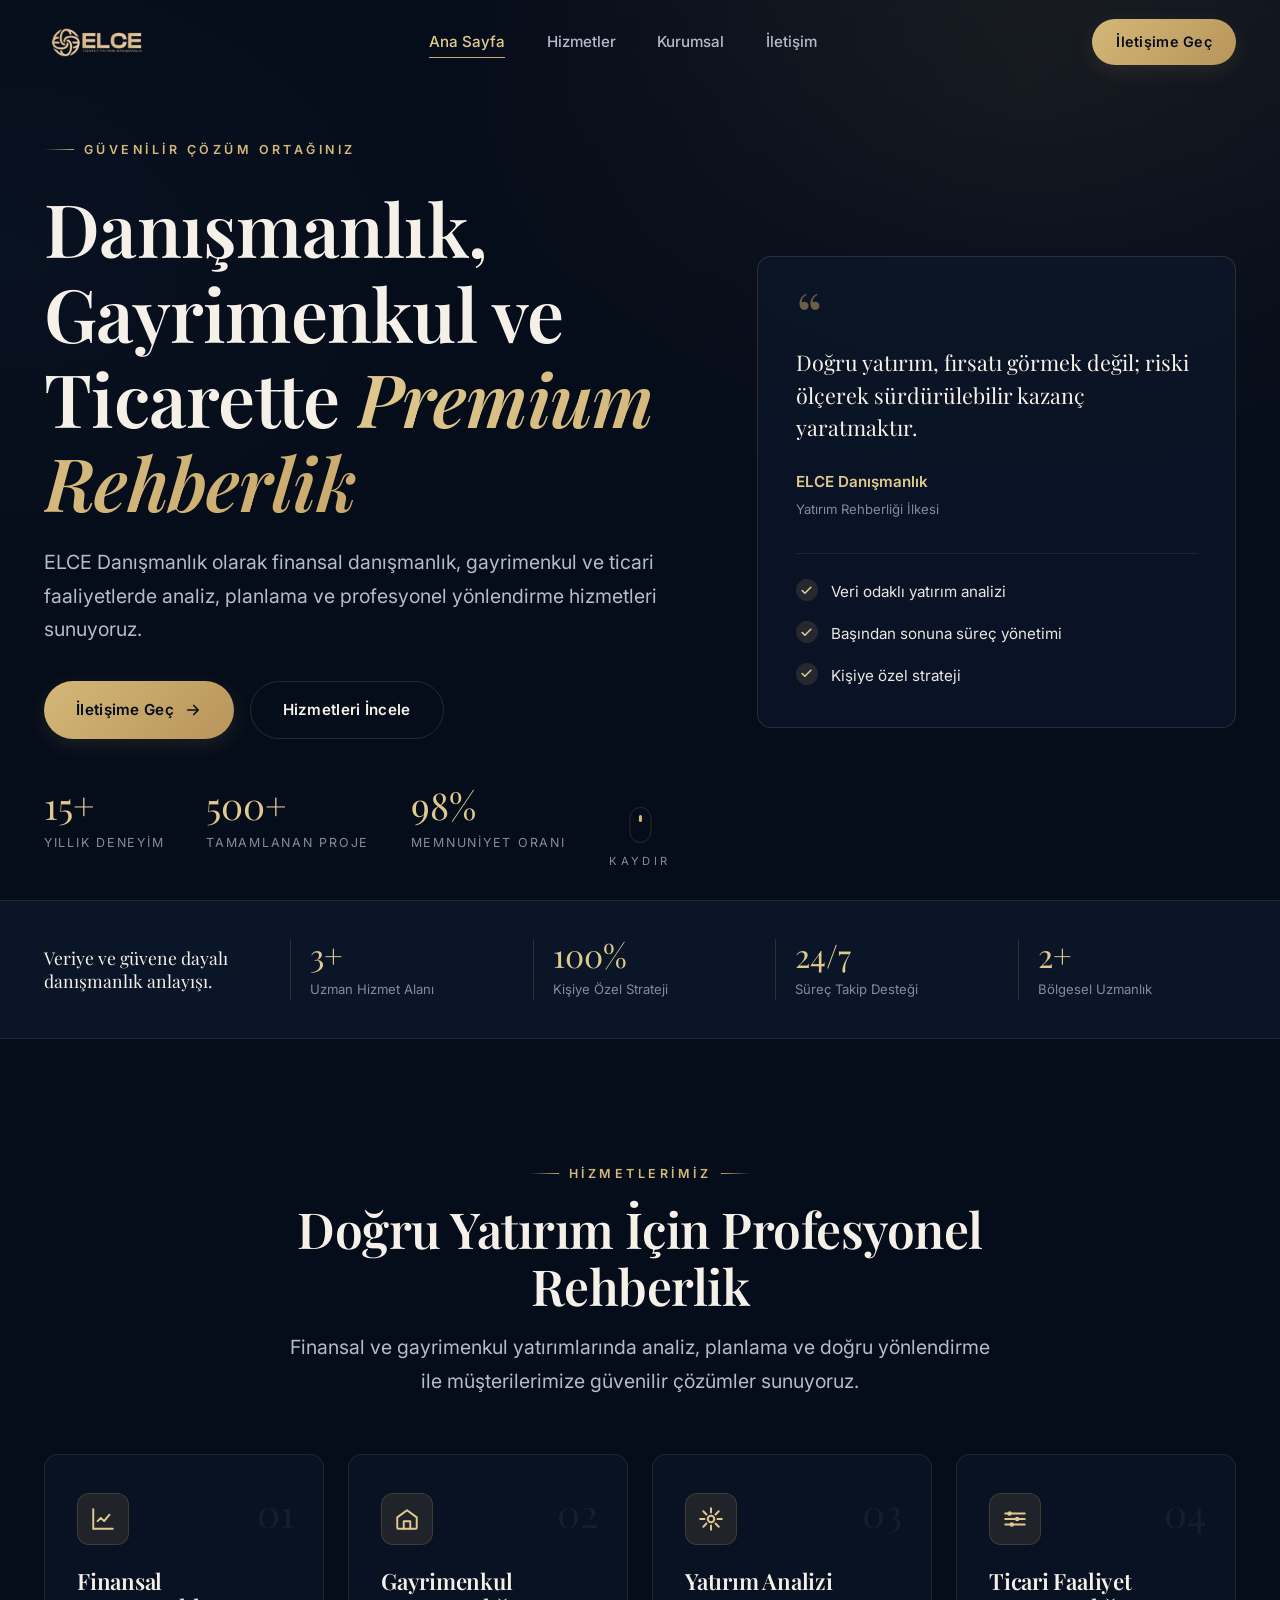
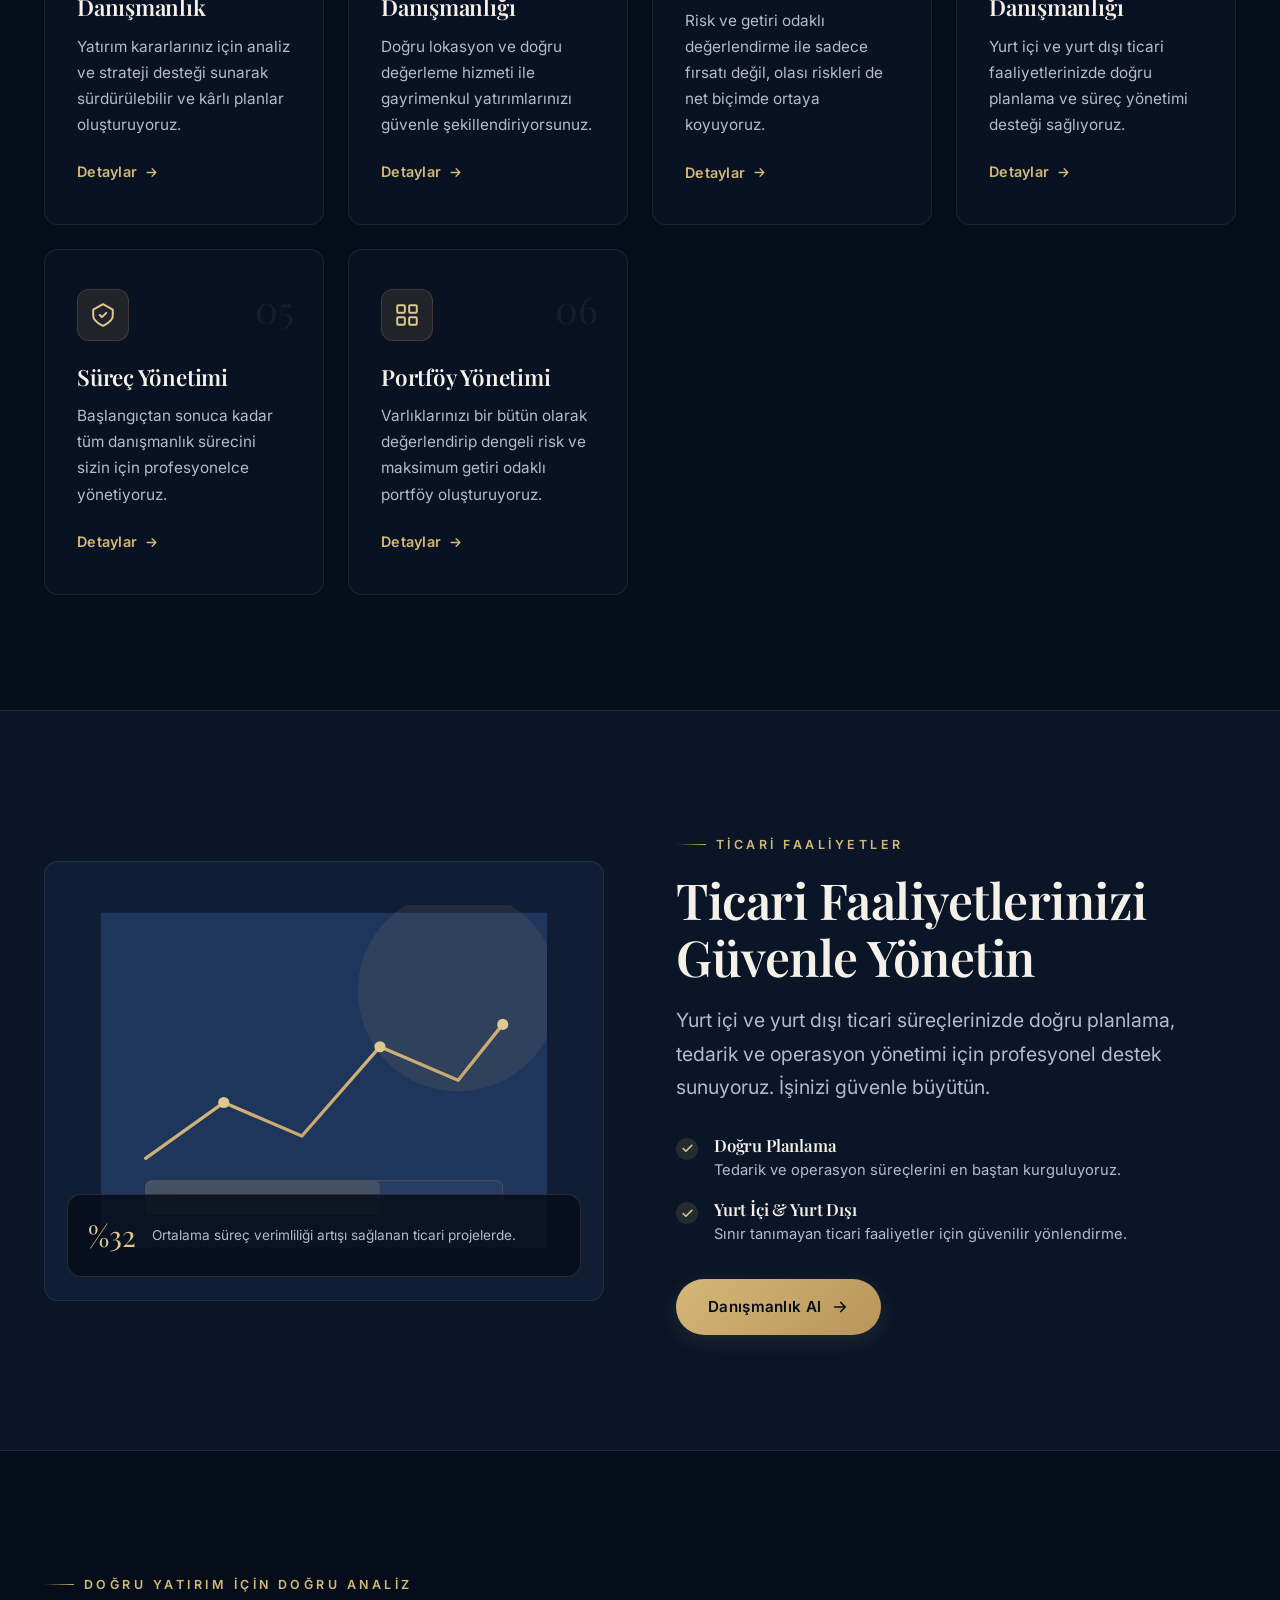
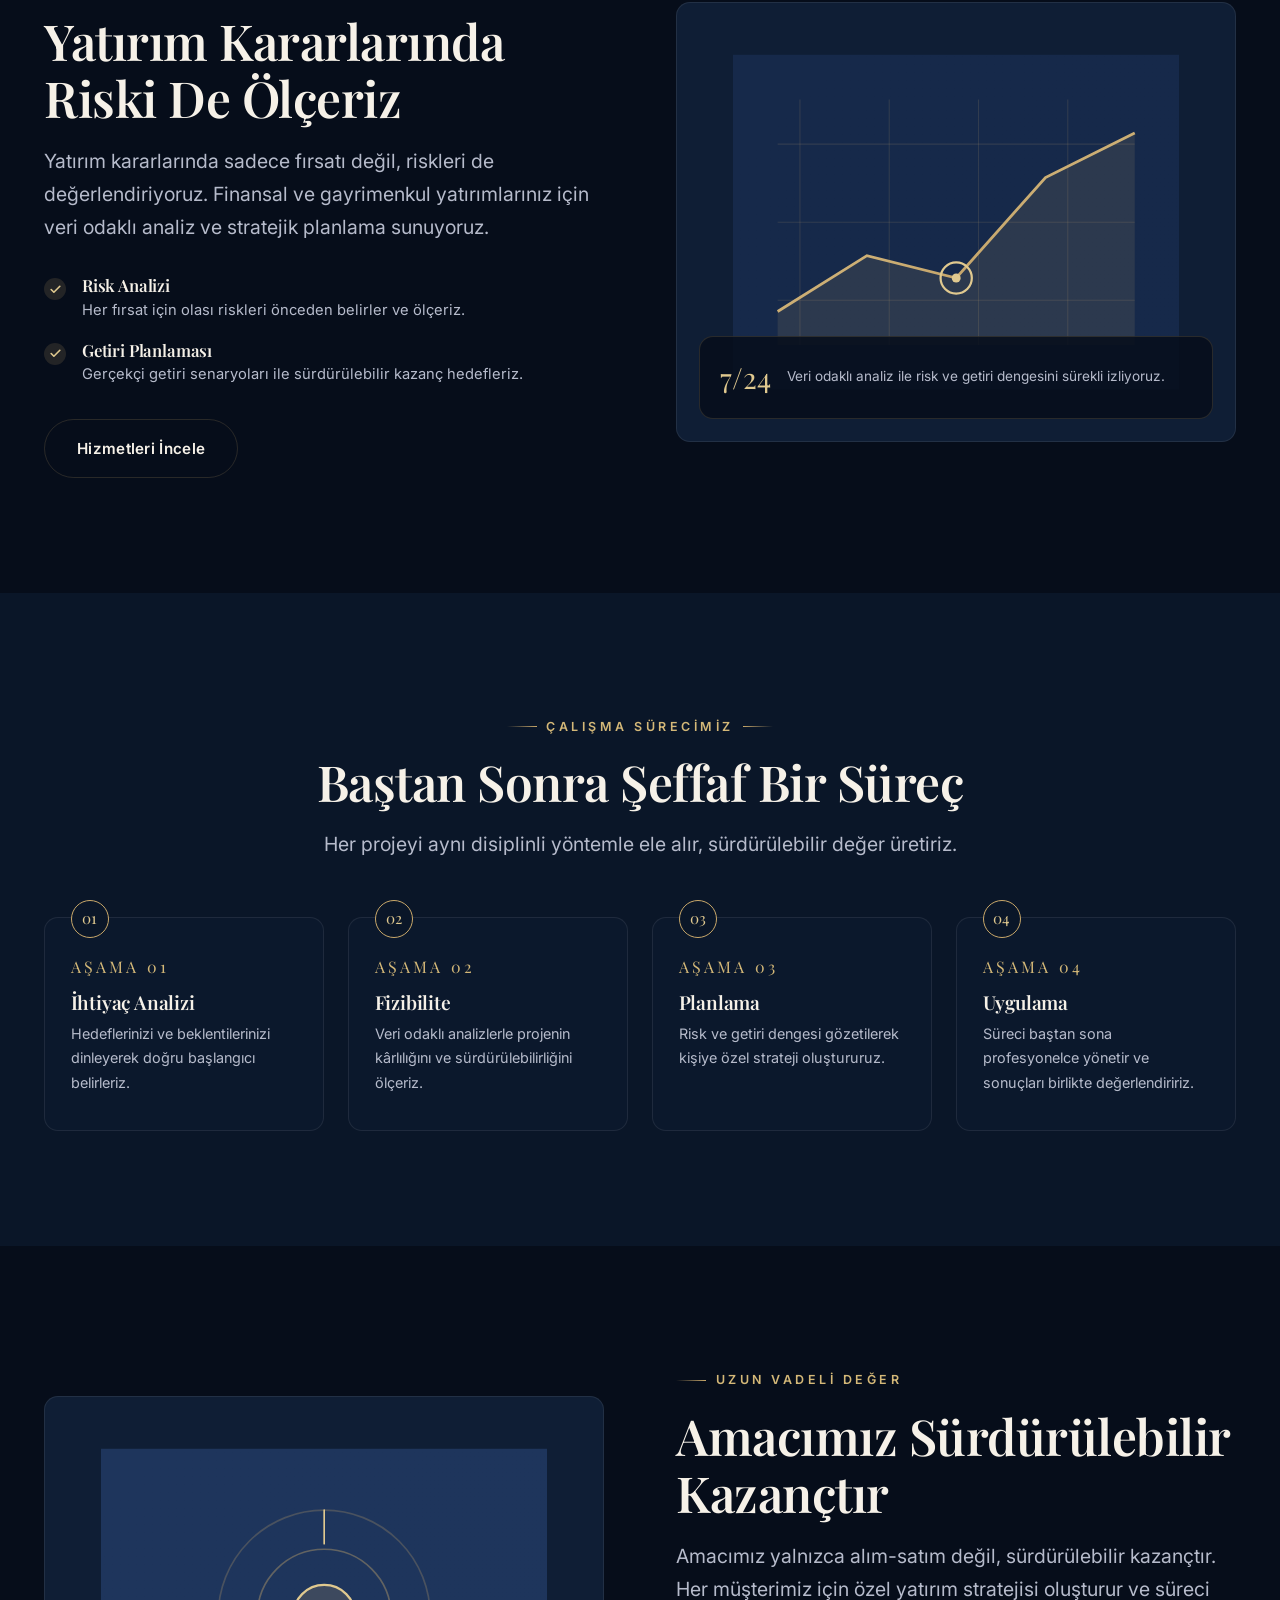
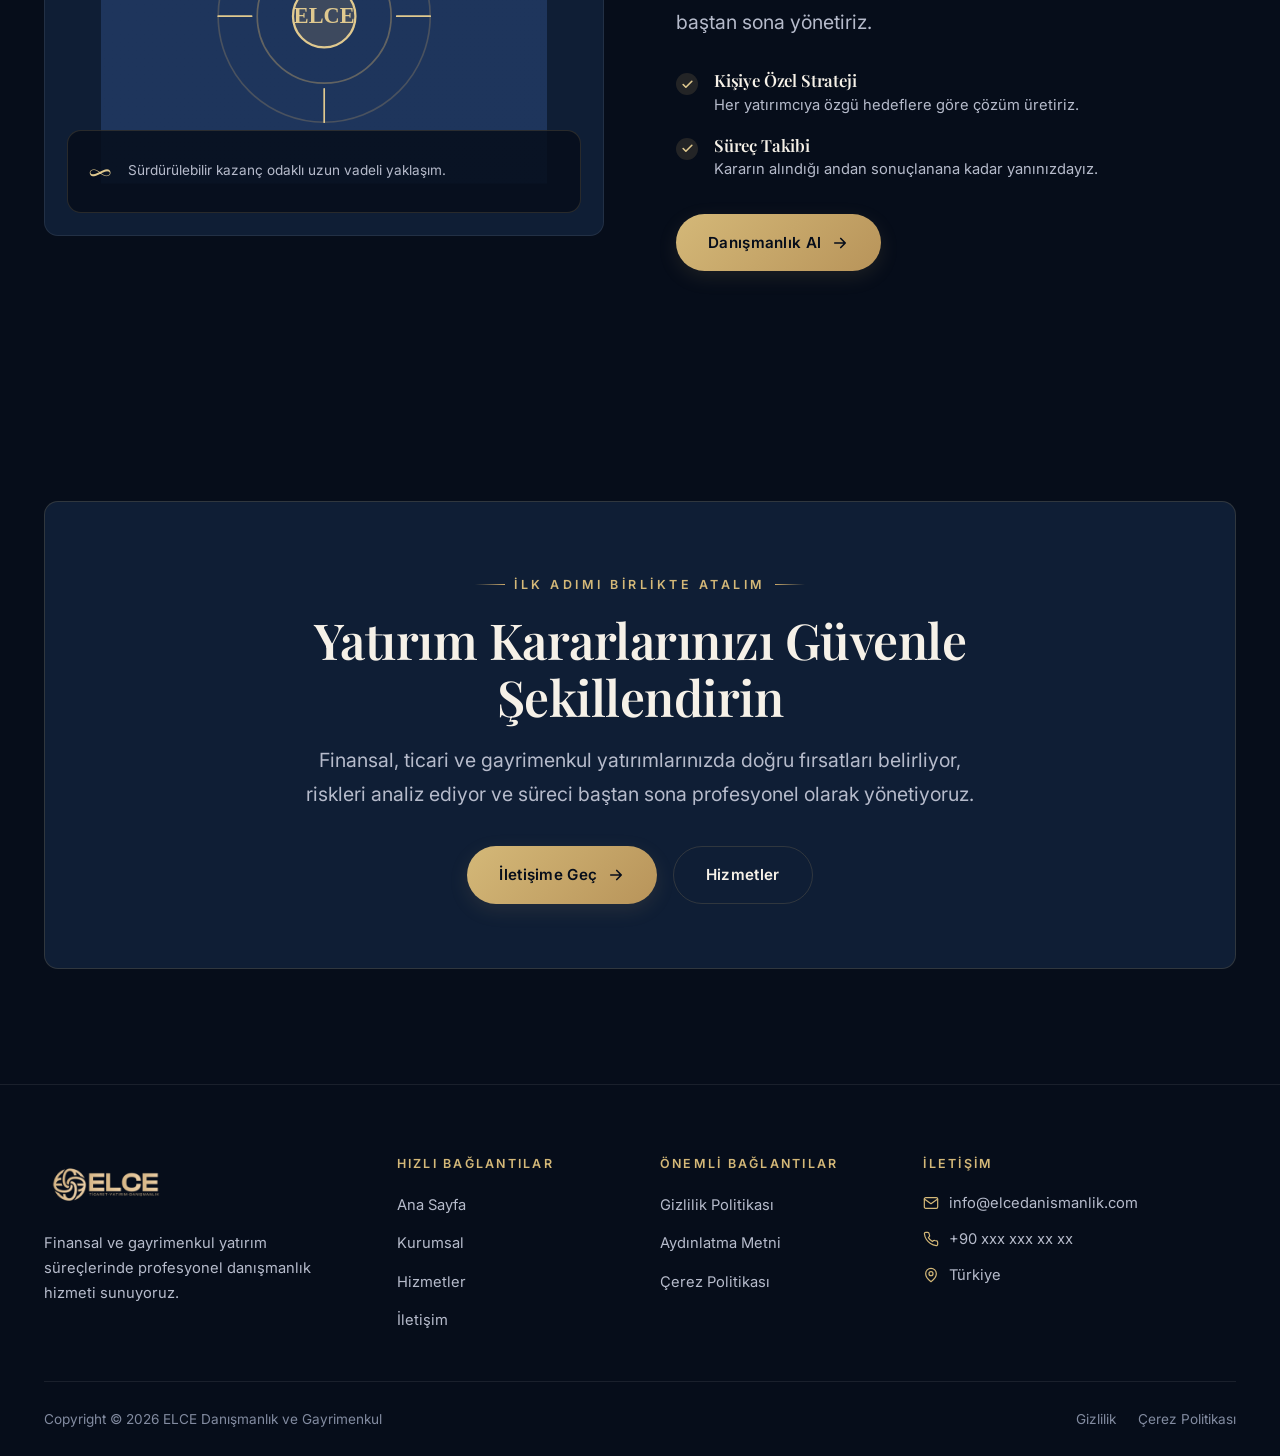
==== commit ba1343a5: "feat: orijinal logo kullanıldı, tasarım daha minimal hale getirildi - Orijinal site logoları birebir" ====
--- a/index.html
+++ b/index.html
@@ -12,7 +12,8 @@
   <meta property="og:locale" content="tr_TR">
   <meta property="og:title" content="ELCE Danışmanlık — Güvenilir Yatırım Çözüm Ortağınız">
   <meta property="og:description" content="Finansal, gayrimenkul ve ticari yatırımlarda analiz, planlama ve profesyonel yönlendirme.">
-  <link rel="icon" type="image/svg+xml" href="assets/logo.svg">
+  <link rel="icon" type="image/png" href="assets/favicon.png">
+  <link rel="apple-touch-icon" href="assets/apple-touch-icon.png">
   <link rel="preconnect" href="https://fonts.googleapis.com">
   <link rel="preconnect" href="https://fonts.gstatic.com" crossorigin>
   <link href="https://fonts.googleapis.com/css2?family=Inter:wght@400;500;600;700&family=Playfair+Display:ital,wght@0,500;0,600;0,700;1,500&display=swap" rel="stylesheet">
@@ -24,11 +25,7 @@
   <header class="site-header">
     <div class="header-inner">
       <a href="index.html" class="brand" aria-label="ELCE Danışmanlık Ana Sayfa">
-        <img src="assets/logo.svg" alt="" class="brand-mark" width="42" height="42">
-        <span class="brand-text">
-          <span class="brand-name">ELCE</span>
-          <span class="brand-sub">Danışmanlık</span>
-        </span>
+        <img src="assets/logo.png" alt="ELCE Danışmanlık ve Gayrimenkul" class="brand-logo" width="160" height="67">
       </a>
       <nav class="main-nav" aria-label="Ana menü">
         <a href="index.html" class="active">Ana Sayfa</a>
@@ -428,11 +425,7 @@
       <div class="footer-top">
         <div class="footer-brand">
           <a href="index.html" class="brand">
-            <img src="assets/logo.svg" alt="" class="brand-mark" width="42" height="42">
-            <span class="brand-text">
-              <span class="brand-name">ELCE</span>
-              <span class="brand-sub">Danışmanlık</span>
-            </span>
+            <img src="assets/logo.png" alt="ELCE Danışmanlık ve Gayrimenkul" class="brand-logo footer-logo" width="170" height="71">
           </a>
           <p>Finansal ve gayrimenkul yatırım süreçlerinde profesyonel danışmanlık hizmeti sunuyoruz.</p>
         </div>
--- a/css/style.css
+++ b/css/style.css
@@ -30,10 +30,10 @@
   --line-soft: rgba(255, 255, 255, 0.08);
 
   /* Effects */
-  --shadow-sm: 0 2px 8px rgba(0, 0, 0, 0.25);
-  --shadow-md: 0 12px 40px rgba(0, 0, 0, 0.35);
-  --shadow-lg: 0 30px 80px rgba(0, 0, 0, 0.5);
-  --shadow-gold: 0 18px 50px rgba(201, 168, 106, 0.18);
+  --shadow-sm: 0 1px 3px rgba(0, 0, 0, 0.2);
+  --shadow-md: 0 4px 16px rgba(0, 0, 0, 0.18);
+  --shadow-lg: 0 8px 30px rgba(0, 0, 0, 0.22);
+  --shadow-gold: 0 6px 20px rgba(201, 168, 106, 0.12);
 
   /* Type */
   --font-serif: "Playfair Display", "Times New Roman", serif;
@@ -170,14 +170,12 @@
 .section-head p { margin-top: 1.1rem; }
 
 .bg-soft {
-  background: linear-gradient(180deg, var(--navy-900), var(--navy-950));
+  background: var(--navy-900);
   border-block: 1px solid var(--line-soft);
 }
 
 .bg-card {
-  background:
-    radial-gradient(120% 120% at 50% 0%, rgba(201, 168, 106, 0.04), transparent 60%),
-    linear-gradient(180deg, var(--navy-850), var(--navy-900));
+  background: var(--navy-900);
 }
 
 /* ---------- Buttons ---------- */
@@ -205,8 +203,8 @@
   box-shadow: var(--shadow-gold);
 }
 .btn-primary:hover {
-  transform: translateY(-2px);
-  box-shadow: 0 22px 55px rgba(201, 168, 106, 0.3);
+  filter: brightness(1.06);
+  box-shadow: 0 8px 24px rgba(201, 168, 106, 0.2);
 }
 
 .btn-ghost {
@@ -224,7 +222,6 @@
   background: rgba(255, 255, 255, 0.05);
   color: var(--cream);
   border: 1px solid var(--line-soft);
-  backdrop-filter: blur(8px);
 }
 .btn-solid:hover {
   background: rgba(201, 168, 106, 0.1);
@@ -245,9 +242,8 @@
     backdrop-filter 0.4s var(--ease);
 }
 .site-header.scrolled {
-  background: rgba(6, 13, 26, 0.82);
-  backdrop-filter: blur(18px) saturate(140%);
-  box-shadow: 0 10px 30px rgba(0, 0, 0, 0.35);
+  background: rgba(6, 13, 26, 0.9);
+  box-shadow: 0 1px 0 var(--line-soft);
   border-bottom: 1px solid var(--line-soft);
 }
 
@@ -263,25 +259,17 @@
 }
 
 .brand {
-  display: flex;
-  align-items: center;
-  gap: 0.7rem;
-  font-family: var(--font-serif);
-  color: var(--cream);
-  font-weight: 700;
-  letter-spacing: 0.04em;
-}
-.brand-mark { width: 42px; height: 42px; flex-shrink: 0; }
-.brand-text { display: flex; flex-direction: column; line-height: 1; }
-.brand-name { font-size: 1.4rem; color: var(--gold-300); letter-spacing: 0.18em; }
-.brand-sub {
-  font-family: var(--font-sans);
-  font-size: 0.6rem;
-  letter-spacing: 0.32em;
-  color: var(--text-muted);
-  text-transform: uppercase;
-  margin-top: 4px;
-}
+  display: inline-flex;
+  align-items: center;
+}
+.brand-logo {
+  height: 46px;
+  width: auto;
+  display: block;
+  transition: opacity 0.3s var(--ease);
+}
+.brand-logo.footer-logo { height: 54px; }
+.brand:hover .brand-logo { opacity: 0.85; }
 
 .main-nav { display: flex; align-items: center; gap: 0.4rem; }
 .main-nav a {
@@ -348,18 +336,8 @@
   inset: 0;
   z-index: 0;
   background:
-    linear-gradient(180deg, rgba(6, 13, 26, 0.55) 0%, rgba(6, 13, 26, 0.82) 55%, var(--navy-950) 100%),
-    radial-gradient(1000px 700px at 80% 10%, rgba(201, 168, 106, 0.16), transparent 60%);
-}
-.hero-bg::after {
-  content: "";
-  position: absolute;
-  inset: 0;
-  background-image:
-    linear-gradient(rgba(201, 168, 106, 0.04) 1px, transparent 1px),
-    linear-gradient(90deg, rgba(201, 168, 106, 0.04) 1px, transparent 1px);
-  background-size: 64px 64px;
-  mask-image: radial-gradient(circle at 70% 30%, black, transparent 75%);
+    linear-gradient(180deg, rgba(6, 13, 26, 0.4) 0%, rgba(6, 13, 26, 0.7) 55%, var(--navy-950) 100%),
+    radial-gradient(1000px 700px at 80% 10%, rgba(201, 168, 106, 0.1), transparent 60%);
 }
 .hero-inner {
   position: relative;
@@ -403,22 +381,10 @@
 /* Hero floating card */
 .hero-card {
   position: relative;
-  border-radius: var(--radius-lg);
+  border-radius: var(--radius);
   padding: 2.4rem;
-  background: linear-gradient(160deg, rgba(22, 41, 74, 0.6), rgba(10, 22, 40, 0.4));
+  background: rgba(12, 26, 48, 0.5);
   border: 1px solid var(--line);
-  backdrop-filter: blur(14px);
-  box-shadow: var(--shadow-lg);
-}
-.hero-card::before {
-  content: "";
-  position: absolute;
-  top: -1px; left: -1px; right: -1px;
-  height: 80%;
-  border-radius: var(--radius-lg);
-  background: linear-gradient(160deg, rgba(201, 168, 106, 0.25), transparent 50%);
-  z-index: -1;
-  filter: blur(1px);
 }
 .hero-card .quote-mark {
   font-family: var(--font-serif);
@@ -549,33 +515,22 @@
 .service-card {
   position: relative;
   padding: 2.4rem 2rem;
-  border-radius: var(--radius-lg);
-  background: linear-gradient(170deg, rgba(22, 41, 74, 0.4), rgba(12, 26, 48, 0.5));
+  border-radius: var(--radius);
+  background: rgba(15, 30, 53, 0.35);
   border: 1px solid var(--line-soft);
   overflow: hidden;
-  transition: transform 0.4s var(--ease), border-color 0.4s var(--ease),
-    box-shadow 0.4s var(--ease);
-}
-.service-card::before {
-  content: "";
-  position: absolute;
-  inset: 0;
-  background: radial-gradient(420px circle at var(--mx, 50%) var(--my, 0%), rgba(201, 168, 106, 0.12), transparent 45%);
-  opacity: 0;
-  transition: opacity 0.4s var(--ease);
+  transition: border-color 0.3s var(--ease), background 0.3s var(--ease);
 }
 .service-card:hover {
-  transform: translateY(-6px);
   border-color: var(--line);
-  box-shadow: var(--shadow-md);
-}
-.service-card:hover::before { opacity: 1; }
+  background: rgba(22, 41, 74, 0.4);
+}
 .service-icon {
-  width: 58px; height: 58px;
-  border-radius: 16px;
+  width: 52px; height: 52px;
+  border-radius: 12px;
   display: grid;
   place-items: center;
-  background: linear-gradient(135deg, rgba(201, 168, 106, 0.2), rgba(201, 168, 106, 0.05));
+  background: rgba(201, 168, 106, 0.12);
   border: 1px solid var(--line);
   color: var(--gold-300);
   margin-bottom: 1.5rem;
@@ -621,10 +576,10 @@
 .split.reverse .split-media { order: 2; }
 .split-media {
   position: relative;
-  border-radius: var(--radius-lg);
+  border-radius: var(--radius);
   overflow: hidden;
   min-height: 440px;
-  background: linear-gradient(150deg, var(--navy-700), var(--navy-900));
+  background: var(--navy-800);
   border: 1px solid var(--line-soft);
 }
 .split-media .visual {
@@ -641,8 +596,7 @@
   align-items: center;
   gap: 1rem;
   padding: 1rem 1.2rem;
-  background: rgba(6, 13, 26, 0.7);
-  backdrop-filter: blur(12px);
+  background: rgba(6, 13, 26, 0.85);
   border: 1px solid var(--line);
   border-radius: var(--radius);
 }
@@ -674,11 +628,11 @@
   position: relative;
   padding: 2.2rem 1.6rem;
   border-radius: var(--radius);
-  background: rgba(15, 30, 53, 0.4);
+  background: rgba(15, 30, 53, 0.35);
   border: 1px solid var(--line-soft);
-  transition: border-color 0.4s var(--ease), transform 0.4s var(--ease);
-}
-.process-step:hover { border-color: var(--line); transform: translateY(-4px); }
+  transition: border-color 0.3s var(--ease);
+}
+.process-step:hover { border-color: var(--line); }
 .process-step .step-num {
   font-family: var(--font-serif);
   font-size: 1rem;
@@ -710,20 +664,20 @@
 }
 .value-card {
   padding: 2rem;
-  border-radius: var(--radius-lg);
+  border-radius: var(--radius);
   text-align: center;
   border: 1px solid var(--line-soft);
-  background: linear-gradient(180deg, rgba(22, 41, 74, 0.25), transparent);
-  transition: transform 0.4s var(--ease), border-color 0.4s var(--ease);
-}
-.value-card:hover { transform: translateY(-5px); border-color: var(--line); }
+  background: rgba(15, 30, 53, 0.25);
+  transition: border-color 0.3s var(--ease);
+}
+.value-card:hover { border-color: var(--line); }
 .value-card .v-icon {
-  width: 64px; height: 64px;
+  width: 56px; height: 56px;
   margin: 0 auto 1.2rem;
   border-radius: 50%;
   display: grid; place-items: center;
   color: var(--gold-300);
-  background: radial-gradient(circle, rgba(201, 168, 106, 0.16), transparent 70%);
+  background: rgba(201, 168, 106, 0.1);
 }
 .value-card .v-icon svg { width: 30px; height: 30px; }
 .value-card h4 { font-size: 1.2rem; color: var(--cream); }
@@ -732,13 +686,11 @@
 /* ---------- CTA band ---------- */
 .cta-band {
   position: relative;
-  border-radius: var(--radius-lg);
+  border-radius: var(--radius);
   padding: clamp(2.6rem, 5vw, 4.5rem);
   overflow: hidden;
   text-align: center;
-  background:
-    radial-gradient(900px 400px at 50% -20%, rgba(201, 168, 106, 0.2), transparent 60%),
-    linear-gradient(135deg, var(--navy-700), var(--navy-900));
+  background: var(--navy-800);
   border: 1px solid var(--line);
 }
 .cta-band h2 { max-width: 22ch; margin-inline: auto; }
@@ -750,7 +702,7 @@
 .faq-item {
   border: 1px solid var(--line-soft);
   border-radius: var(--radius);
-  background: rgba(15, 30, 53, 0.35);
+  background: rgba(15, 30, 53, 0.3);
   overflow: hidden;
   transition: border-color 0.3s var(--ease);
 }
@@ -796,7 +748,7 @@
   content: "";
   position: absolute;
   inset: 0;
-  background: radial-gradient(700px 400px at 50% -10%, rgba(201, 168, 106, 0.12), transparent 60%);
+  background: radial-gradient(700px 400px at 50% -10%, rgba(201, 168, 106, 0.08), transparent 60%);
   z-index: 0;
 }
 .page-hero > * { position: relative; z-index: 1; }
@@ -828,7 +780,7 @@
   padding: 1.4rem;
   border-radius: var(--radius);
   border: 1px solid var(--line-soft);
-  background: rgba(15, 30, 53, 0.35);
+  background: rgba(15, 30, 53, 0.3);
   transition: border-color 0.3s var(--ease);
 }
 .contact-item:hover { border-color: var(--line); }
@@ -847,10 +799,9 @@
 
 .contact-form {
   padding: 2.4rem;
-  border-radius: var(--radius-lg);
+  border-radius: var(--radius);
   border: 1px solid var(--line);
-  background: linear-gradient(170deg, rgba(22, 41, 74, 0.45), rgba(12, 26, 48, 0.5));
-  box-shadow: var(--shadow-md);
+  background: rgba(12, 26, 48, 0.4);
 }
 .form-row { display: grid; grid-template-columns: 1fr 1fr; gap: 1rem; }
 .field { margin-bottom: 1.1rem; }
@@ -944,8 +895,8 @@
 /* ---------- Reveal animations ---------- */
 .reveal {
   opacity: 0;
-  transform: translateY(28px);
-  transition: opacity 0.8s var(--ease), transform 0.8s var(--ease);
+  transform: translateY(14px);
+  transition: opacity 0.6s var(--ease), transform 0.6s var(--ease);
 }
 .reveal.visible { opacity: 1; transform: none; }
 .reveal.d1 { transition-delay: 0.08s; }
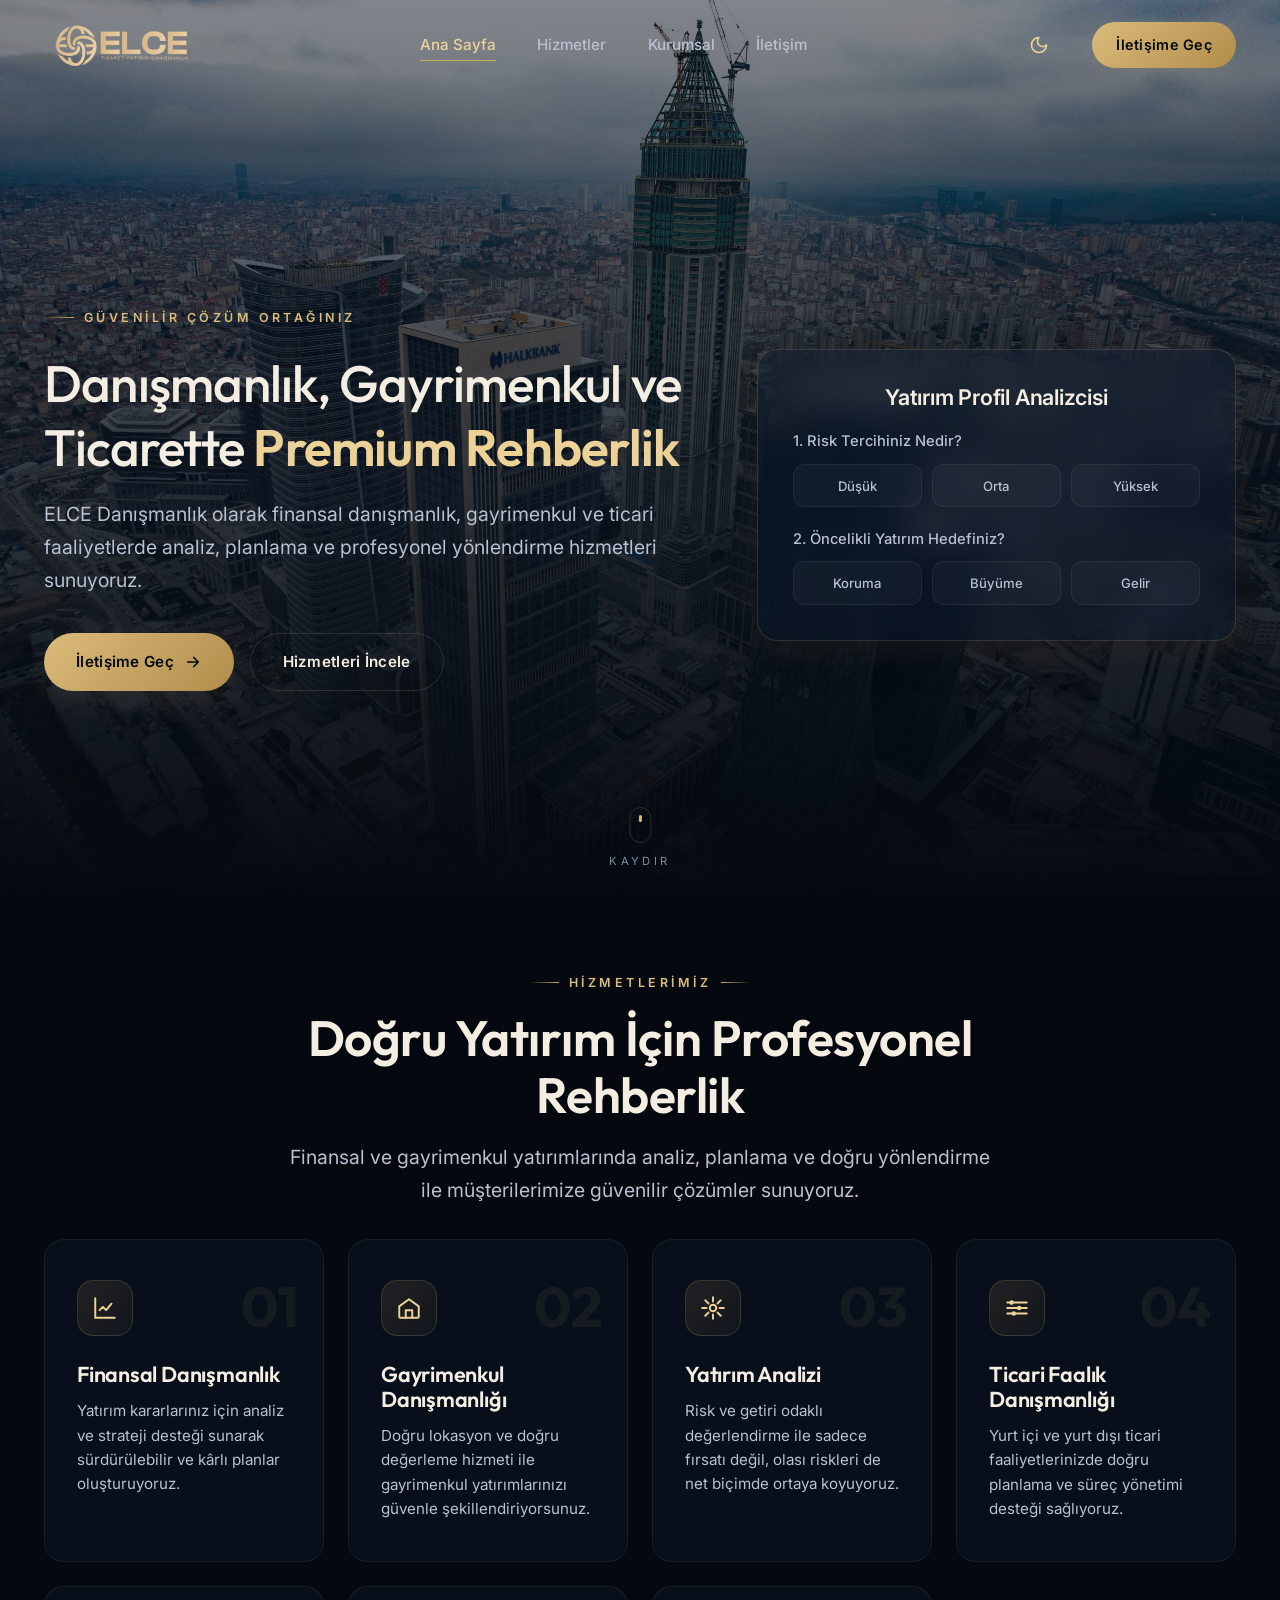
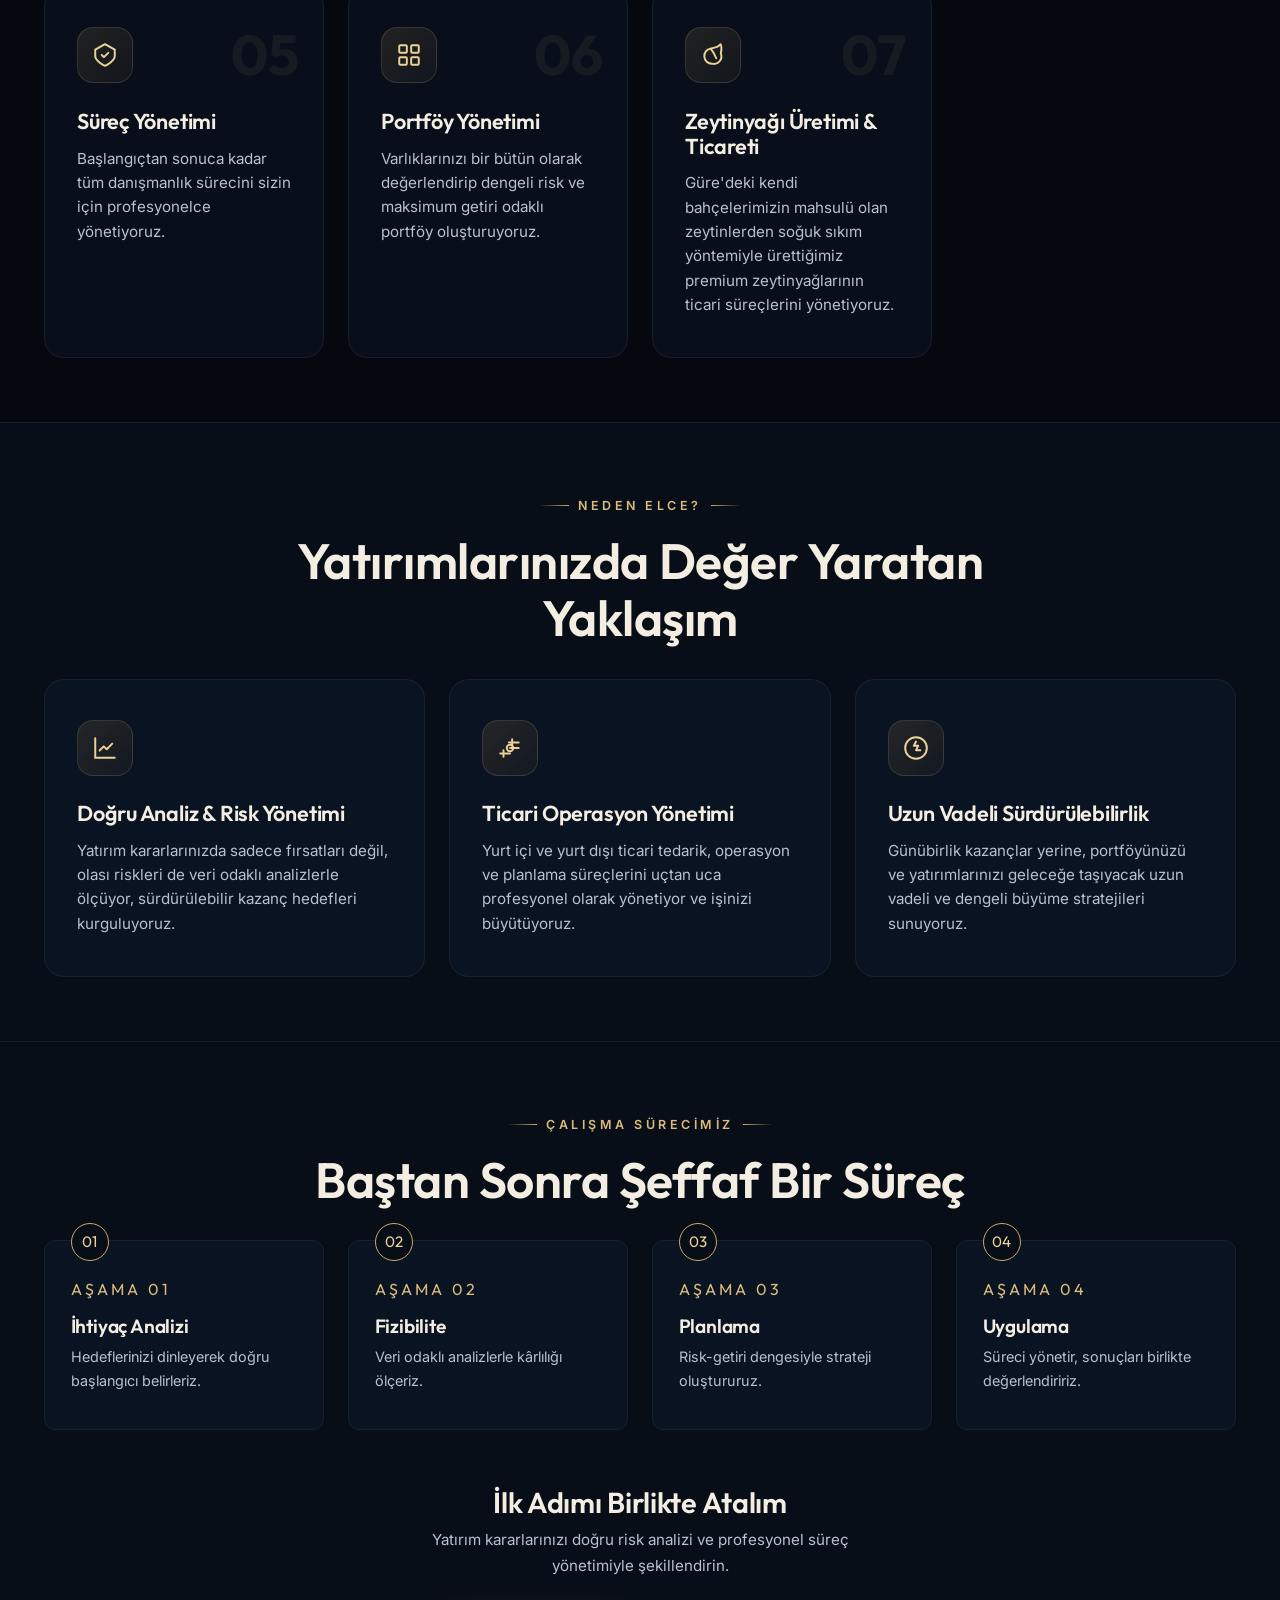
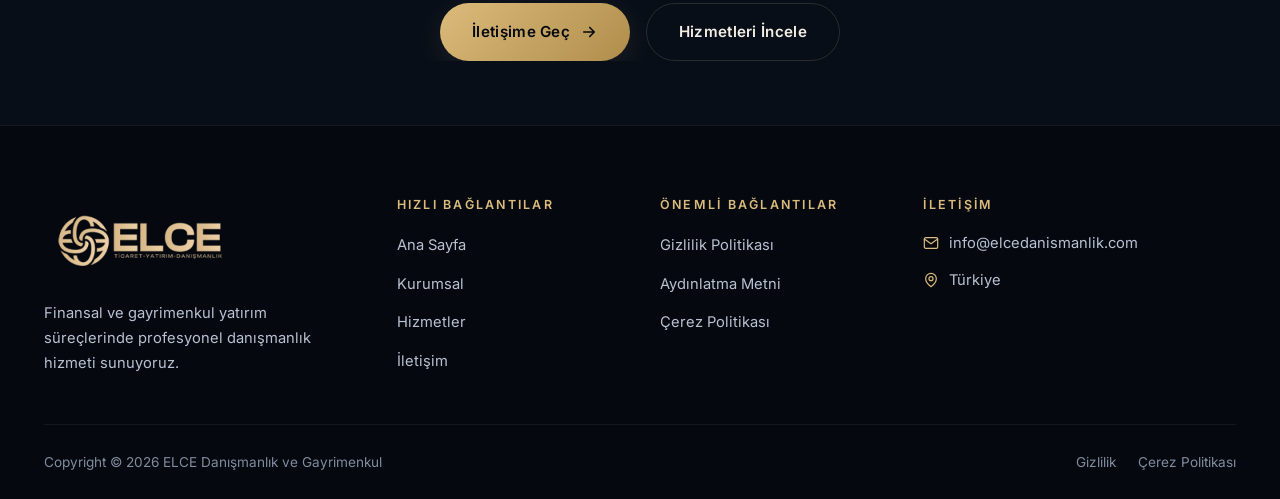
==== commit 09e5e51c: "feat: Premium redesign, dark/light theme, dynamic service details page, inline contact form in inves" ====
--- a/index.html
+++ b/index.html
@@ -16,10 +16,11 @@
   <link rel="apple-touch-icon" href="assets/apple-touch-icon.png">
   <link rel="preconnect" href="https://fonts.googleapis.com">
   <link rel="preconnect" href="https://fonts.gstatic.com" crossorigin>
-  <link href="https://fonts.googleapis.com/css2?family=Inter:wght@400;500;600;700&family=Playfair+Display:ital,wght@0,500;0,600;0,700;1,500&display=swap" rel="stylesheet">
+  <link href="https://fonts.googleapis.com/css2?family=Inter:wght@300;400;500;600&family=Outfit:wght@400;500;600;700&display=swap" rel="stylesheet">
   <link rel="stylesheet" href="css/style.css">
 </head>
 <body>
+  <script>if(localStorage.getItem("theme")==="light")document.body.classList.add("light-mode");</script>
 
   <!-- ============ HEADER ============ -->
   <header class="site-header">
@@ -34,6 +35,10 @@
         <a href="iletisim.html">İletişim</a>
       </nav>
       <div class="header-cta">
+        <button id="theme-toggle" class="theme-toggle-btn" aria-label="Tema Değiştir">
+          <svg class="sun-icon" viewBox="0 0 24 24" fill="none" stroke="currentColor" stroke-width="2" style="width: 20px; height: 20px; display: none;"><circle cx="12" cy="12" r="4"/><path d="M12 2v2M12 20v2M4.9 4.9l1.4 1.4M17.7 17.7l1.4 1.4M2 12h2M20 12h2M6.3 17.7l-1.4 1.4M19.1 4.9l-1.4 1.4" stroke-linecap="round"/></svg>
+          <svg class="moon-icon" viewBox="0 0 24 24" fill="none" stroke="currentColor" stroke-width="2" style="width: 20px; height: 20px; display: block;"><path d="M12 3a6 6 0 0 0 9 9 9 9 0 1 1-9-9Z" stroke-linecap="round" stroke-linejoin="round"/></svg>
+        </button>
         <a href="iletisim.html" class="btn btn-primary">İletişime Geç</a>
         <button class="nav-toggle" aria-label="Menüyü aç/kapat" aria-expanded="false">
           <span></span><span></span><span></span>
@@ -61,35 +66,35 @@
             </a>
             <a href="hizmetler.html" class="btn btn-ghost">Hizmetleri İncele</a>
           </div>
-          <div class="hero-stats reveal d4">
+
+        </div>
+
+        <div class="analyzer-card reveal d2">
+          <h3>Yatırım Profil Analizcisi</h3>
+          <div class="analyzer-steps">
             <div>
-              <div class="num"><span data-count="15" data-suffix="+">15+</span></div>
-              <div class="lbl">Yıllık Deneyim</div>
-            </div>
+              <div class="analyzer-q-title">1. Risk Tercihiniz Nedir?</div>
+              <div class="analyzer-options">
+                <button type="button" class="analyzer-btn" data-risk="low">Düşük</button>
+                <button type="button" class="analyzer-btn" data-risk="medium">Orta</button>
+                <button type="button" class="analyzer-btn" data-risk="high">Yüksek</button>
+              </div>
+            </div>
+            
             <div>
-              <div class="num"><span data-count="500" data-suffix="+">500+</span></div>
-              <div class="lbl">Tamamlanan Proje</div>
-            </div>
-            <div>
-              <div class="num"><span data-count="98" data-suffix="%">98%</span></div>
-              <div class="lbl">Memnuniyet Oranı</div>
-            </div>
-          </div>
-        </div>
-
-        <aside class="hero-card reveal d2">
-          <div class="quote-mark">“</div>
-          <blockquote>
-            Doğru yatırım, fırsatı görmek değil; riski ölçerek sürdürülebilir kazanç yaratmaktır.
-          </blockquote>
-          <div class="quote-author">ELCE Danışmanlık</div>
-          <div class="quote-role">Yatırım Rehberliği İlkesi</div>
-          <ul class="hero-card-list">
-            <li><span class="check"><svg viewBox="0 0 24 24" fill="none" stroke="currentColor" stroke-width="3"><path d="M20 6 9 17l-5-5" stroke-linecap="round" stroke-linejoin="round"/></svg></span> Veri odaklı yatırım analizi</li>
-            <li><span class="check"><svg viewBox="0 0 24 24" fill="none" stroke="currentColor" stroke-width="3"><path d="M20 6 9 17l-5-5" stroke-linecap="round" stroke-linejoin="round"/></svg></span> Başından sonuna süreç yönetimi</li>
-            <li><span class="check"><svg viewBox="0 0 24 24" fill="none" stroke="currentColor" stroke-width="3"><path d="M20 6 9 17l-5-5" stroke-linecap="round" stroke-linejoin="round"/></svg></span> Kişiye özel strateji</li>
-          </ul>
-        </aside>
+              <div class="analyzer-q-title">2. Öncelikli Yatırım Hedefiniz?</div>
+              <div class="analyzer-options">
+                <button type="button" class="analyzer-btn" data-target="protection">Koruma</button>
+                <button type="button" class="analyzer-btn" data-target="growth">Büyüme</button>
+                <button type="button" class="analyzer-btn" data-target="income">Gelir</button>
+              </div>
+            </div>
+          </div>
+          
+          <div class="analyzer-result" id="analyzer-result">
+            <!-- Results will be dynamically injected by JS -->
+          </div>
+        </div>
       </div>
       <div class="scroll-cue">
         <div class="mouse"></div>
@@ -97,31 +102,6 @@
       </div>
     </section>
 
-    <!-- ============ TRUST BAR ============ -->
-    <section class="trust-bar">
-      <div class="container">
-        <p class="first">Veriye ve güvene dayalı danışmanlık anlayışı.</p>
-        <div class="trust-items">
-          <div class="item reveal">
-            <div class="num"><span data-count="3" data-suffix="+">3+</span></div>
-            <div class="lbl">Uzman Hizmet Alanı</div>
-          </div>
-          <div class="item reveal d1">
-            <div class="num"><span data-count="100" data-suffix="%">100%</span>
-            </div>
-            <div class="lbl">Kişiye Özel Strateji</div>
-          </div>
-          <div class="item reveal d2">
-            <div class="num"><span data-count="24" data-suffix="/7">24/7</span></div>
-            <div class="lbl">Süreç Takip Desteği</div>
-          </div>
-          <div class="item reveal d3">
-            <div class="num"><span data-count="2" data-suffix="+">2+</span></div>
-            <div class="lbl">Bölgesel Uzmanlık</div>
-          </div>
-        </div>
-      </div>
-    </section>
 
     <!-- ============ SERVICES ============ -->
     <section class="section" id="hizmetler">
@@ -136,287 +116,151 @@
         </div>
 
         <div class="cards-grid">
-          <article class="service-card reveal">
+          <a href="hizmet-detay.html?id=yatirim" class="service-card reveal">
             <span class="index">01</span>
             <div class="service-icon">
               <svg viewBox="0 0 24 24" fill="none" stroke="currentColor" stroke-width="1.8"><path d="M3 3v18h18" stroke-linecap="round"/><path d="m7 14 3-3 3 3 5-6" stroke-linecap="round" stroke-linejoin="round"/></svg>
             </div>
             <h3>Finansal Danışmanlık</h3>
             <p>Yatırım kararlarınız için analiz ve strateji desteği sunarak sürdürülebilir ve kârlı planlar oluşturuyoruz.</p>
-            <a href="hizmetler.html" class="more">Detaylar
-              <svg viewBox="0 0 24 24" fill="none" stroke="currentColor" stroke-width="2.2"><path d="M5 12h14M13 6l6 6-6 6" stroke-linecap="round" stroke-linejoin="round"/></svg>
-            </a>
-          </article>
-
-          <article class="service-card reveal d1">
+          </a>
+
+          <a href="hizmet-detay.html?id=degerleme" class="service-card reveal d1">
             <span class="index">02</span>
             <div class="service-icon">
               <svg viewBox="0 0 24 24" fill="none" stroke="currentColor" stroke-width="1.8"><path d="M3 10.5 12 4l9 6.5V20a1 1 0 0 1-1 1H4a1 1 0 0 1-1-1z" stroke-linejoin="round"/><path d="M9 21v-7h6v7" stroke-linecap="round" stroke-linejoin="round"/></svg>
             </div>
             <h3>Gayrimenkul Danışmanlığı</h3>
             <p>Doğru lokasyon ve doğru değerleme hizmeti ile gayrimenkul yatırımlarınızı güvenle şekillendiriyorsunuz.</p>
-            <a href="hizmetler.html" class="more">Detaylar
-              <svg viewBox="0 0 24 24" fill="none" stroke="currentColor" stroke-width="2.2"><path d="M5 12h14M13 6l6 6-6 6" stroke-linecap="round" stroke-linejoin="round"/></svg>
-            </a>
-          </article>
-
-          <article class="service-card reveal d2">
+          </a>
+
+          <a href="hizmet-detay.html?id=fizibilite" class="service-card reveal d2">
             <span class="index">03</span>
             <div class="service-icon">
               <svg viewBox="0 0 24 24" fill="none" stroke="currentColor" stroke-width="1.8"><path d="M12 2v4M12 18v4M4.9 4.9l2.9 2.9M16.2 16.2l2.9 2.9M2 12h4M18 12h4M4.9 19.1l2.9-2.9M16.2 7.8l2.9-2.9" stroke-linecap="round"/><circle cx="12" cy="12" r="3"/></svg>
             </div>
             <h3>Yatırım Analizi</h3>
             <p>Risk ve getiri odaklı değerlendirme ile sadece fırsatı değil, olası riskleri de net biçimde ortaya koyuyoruz.</p>
-            <a href="hizmetler.html" class="more">Detaylar
-              <svg viewBox="0 0 24 24" fill="none" stroke="currentColor" stroke-width="2.2"><path d="M5 12h14M13 6l6 6-6 6" stroke-linecap="round" stroke-linejoin="round"/></svg>
-            </a>
-          </article>
-
-          <article class="service-card reveal">
+          </a>
+
+          <a href="hizmet-detay.html?id=aracilik" class="service-card reveal">
             <span class="index">04</span>
             <div class="service-icon">
               <svg viewBox="0 0 24 24" fill="none" stroke="currentColor" stroke-width="1.8"><path d="M3 7h18M3 12h18M3 17h18" stroke-linecap="round"/><circle cx="7" cy="7" r="1.2" fill="currentColor"/><circle cx="14" cy="12" r="1.2" fill="currentColor"/><circle cx="9" cy="17" r="1.2" fill="currentColor"/></svg>
             </div>
-            <h3>Ticari Faaliyet Danışmanlığı</h3>
+            <h3>Ticari Faalık Danışmanlığı</h3>
             <p>Yurt içi ve yurt dışı ticari faaliyetlerinizde doğru planlama ve süreç yönetimi desteği sağlıyoruz.</p>
-            <a href="hizmetler.html" class="more">Detaylar
-              <svg viewBox="0 0 24 24" fill="none" stroke="currentColor" stroke-width="2.2"><path d="M5 12h14M13 6l6 6-6 6" stroke-linecap="round" stroke-linejoin="round"/></svg>
-            </a>
-          </article>
-
-          <article class="service-card reveal d1">
+          </a>
+
+          <a href="hizmet-detay.html?id=proje" class="service-card reveal d1">
             <span class="index">05</span>
             <div class="service-icon">
               <svg viewBox="0 0 24 24" fill="none" stroke="currentColor" stroke-width="1.8"><path d="M12 2 3 7v6c0 5 9 9 9 9s9-4 9-9V7z" stroke-linejoin="round"/><path d="M9 12l2 2 4-4" stroke-linecap="round" stroke-linejoin="round"/></svg>
             </div>
             <h3>Süreç Yönetimi</h3>
             <p>Başlangıçtan sonuca kadar tüm danışmanlık sürecini sizin için profesyonelce yönetiyoruz.</p>
-            <a href="hizmetler.html" class="more">Detaylar
-              <svg viewBox="0 0 24 24" fill="none" stroke="currentColor" stroke-width="2.2"><path d="M5 12h14M13 6l6 6-6 6" stroke-linecap="round" stroke-linejoin="round"/></svg>
-            </a>
-          </article>
-
-          <article class="service-card reveal d2">
+          </a>
+
+          <a href="hizmet-detay.html?id=portfoy" class="service-card reveal d2">
             <span class="index">06</span>
             <div class="service-icon">
               <svg viewBox="0 0 24 24" fill="none" stroke="currentColor" stroke-width="1.8"><rect x="3" y="3" width="7" height="7" rx="1"/><rect x="14" y="3" width="7" height="7" rx="1"/><rect x="3" y="14" width="7" height="7" rx="1"/><rect x="14" y="14" width="7" height="7" rx="1"/></svg>
             </div>
             <h3>Portföy Yönetimi</h3>
             <p>Varlıklarınızı bir bütün olarak değerlendirip dengeli risk ve maksimum getiri odaklı portföy oluşturuyoruz.</p>
-            <a href="hizmetler.html" class="more">Detaylar
-              <svg viewBox="0 0 24 24" fill="none" stroke="currentColor" stroke-width="2.2"><path d="M5 12h14M13 6l6 6-6 6" stroke-linecap="round" stroke-linejoin="round"/></svg>
-            </a>
+          </a>
+
+          <a href="hizmet-detay.html?id=zeytinyagi" class="service-card reveal">
+            <span class="index">07</span>
+            <div class="service-icon">
+              <svg viewBox="0 0 24 24" fill="none" stroke="currentColor" stroke-width="1.8"><path d="M11 20A7 7 0 0 1 9.8 6.1C15.5 5 17 4.48 19 2c1 2 1.2 4 .2 8.5A7 7 0 0 1 11 20z" stroke-linecap="round" stroke-linejoin="round"/><path d="M9.8 6.1C11.5 8 13.5 11 15 15" stroke-linecap="round" stroke-linejoin="round"/></svg>
+            </div>
+            <h3>Zeytinyağı Üretimi & Ticareti</h3>
+            <p>Güre'deki kendi bahçelerimizin mahsulü olan zeytinlerden soğuk sıkım yöntemiyle ürettiğimiz premium zeytinyağlarının ticari süreçlerini yönetiyoruz.</p>
+          </a>
+        </div>
+      </div>
+    </section>
+
+    <!-- ============ CORE HIGHLIGHTS ============ -->
+    <section class="section bg-soft" id="one-cikanlar">
+      <div class="container">
+        <div class="section-head center reveal">
+          <span class="eyebrow center">Neden ELCE?</span>
+          <h2>Yatırımlarınızda Değer Yaratan Yaklaşım</h2>
+        </div>
+        <div class="cards-grid">
+          <article class="service-card reveal">
+            <div class="service-icon">
+              <svg viewBox="0 0 24 24" fill="none" stroke="currentColor" stroke-width="1.8"><path d="M3 3v18h18" stroke-linecap="round"/><path d="m18.7 8-5.1 5.2-2.8-2.7L7 14.3" stroke-linecap="round" stroke-linejoin="round"/></svg>
+            </div>
+            <h3>Doğru Analiz & Risk Yönetimi</h3>
+            <p>Yatırım kararlarınızda sadece fırsatları değil, olası riskleri de veri odaklı analizlerle ölçüyor, sürdürülebilir kazanç hedefleri kurguluyoruz.</p>
           </article>
+          
+          <article class="service-card reveal d1">
+            <div class="service-icon">
+              <svg viewBox="0 0 24 24" fill="none" stroke="currentColor" stroke-width="1.8"><path d="M20 7h-9M14 10V4M3 17h9M6 20v-6M12 12h8" stroke-linecap="round"/><circle cx="12" cy="12" r="3"/></svg>
+            </div>
+            <h3>Ticari Operasyon Yönetimi</h3>
+            <p>Yurt içi ve yurt dışı ticari tedarik, operasyon ve planlama süreçlerini uçtan uca profesyonel olarak yönetiyor ve işinizi büyütüyoruz.</p>
+          </article>
+          
+          <article class="service-card reveal d2">
+            <div class="service-icon">
+              <svg viewBox="0 0 24 24" fill="none" stroke="currentColor" stroke-width="1.8"><circle cx="12" cy="12" r="10"/><path d="m12 6-2 4h4l-2 4h4" stroke-linecap="round" stroke-linejoin="round"/></svg>
+            </div>
+            <h3>Uzun Vadeli Sürdürülebilirlik</h3>
+            <p>Günübirlik kazançlar yerine, portföyünüzü ve yatırımlarınızı geleceğe taşıyacak uzun vadeli ve dengeli büyüme stratejileri sunuyoruz.</p>
+          </article>
         </div>
       </div>
     </section>
 
-    <!-- ============ SPLIT: Ticari Faaliyetler ============ -->
-    <section class="section bg-soft">
-      <div class="container">
-        <div class="split">
-          <div class="split-media reveal">
-            <div class="visual">
-              <svg viewBox="0 0 400 300" fill="none" xmlns="http://www.w3.org/2000/svg" aria-hidden="true">
-                <defs>
-                  <linearGradient id="g1" x1="0" y1="0" x2="400" y2="300"><stop stop-color="#1e355c"/><stop offset="1" stop-color="#0a1628"/></linearGradient>
-                  <linearGradient id="g1gold" x1="0" y1="0" x2="1" y2="1"><stop stop-color="#e0c98f"/><stop offset="1" stop-color="#b8945a"/></linearGradient>
-                </defs>
-                <rect width="400" height="300" fill="url(#g1)"/>
-                <circle cx="320" cy="70" r="90" fill="rgba(201,168,106,0.10)"/>
-                <path d="M40 220 L110 170 L180 200 L250 120 L320 150 L360 100" stroke="url(#g1gold)" stroke-width="3" fill="none" stroke-linecap="round" stroke-linejoin="round"/>
-                <circle cx="110" cy="170" r="5" fill="#e0c98f"/><circle cx="250" cy="120" r="5" fill="#e0c98f"/><circle cx="360" cy="100" r="5" fill="#e0c98f"/>
-                <rect x="40" y="240" width="320" height="30" rx="6" fill="rgba(255,255,255,0.04)" stroke="rgba(201,168,106,0.2)"/>
-                <rect x="40" y="240" width="210" height="30" rx="6" fill="rgba(201,168,106,0.18)"/>
-              </svg>
-            </div>
-            <div class="badge">
-              <div class="b-num">%32</div>
-              <div class="b-txt">Ortalama süreç verimliliği artışı sağlanan ticari projelerde.</div>
-            </div>
-          </div>
-          <div class="split-content">
-            <span class="eyebrow reveal">Ticari Faaliyetler</span>
-            <h2 class="reveal d1" style="margin-top:1rem">Ticari Faaliyetlerinizi Güvenle Yönetin</h2>
-            <p class="lead reveal d2" style="margin-top:1.2rem">
-              Yurt içi ve yurt dışı ticari süreçlerinizde doğru planlama, tedarik ve operasyon
-              yönetimi için profesyonel destek sunuyoruz. İşinizi güvenle büyütün.
-            </p>
-            <ul class="feature-list reveal d3">
-              <li>
-                <span class="check"><svg viewBox="0 0 24 24" fill="none" stroke="currentColor" stroke-width="3"><path d="M20 6 9 17l-5-5" stroke-linecap="round" stroke-linejoin="round"/></svg></span>
-                <div><h4>Doğru Planlama</h4><p>Tedarik ve operasyon süreçlerini en baştan kurguluyoruz.</p></div>
-              </li>
-              <li>
-                <span class="check"><svg viewBox="0 0 24 24" fill="none" stroke="currentColor" stroke-width="3"><path d="M20 6 9 17l-5-5" stroke-linecap="round" stroke-linejoin="round"/></svg></span>
-                <div><h4>Yurt İçi & Yurt Dışı</h4><p>Sınır tanımayan ticari faaliyetler için güvenilir yönlendirme.</p></div>
-              </li>
-            </ul>
-            <div class="reveal d4" style="margin-top:2rem">
-              <a href="iletisim.html" class="btn btn-primary">Danışmanlık Al
-                <svg viewBox="0 0 24 24" fill="none" stroke="currentColor" stroke-width="2.2"><path d="M5 12h14M13 6l6 6-6 6" stroke-linecap="round" stroke-linejoin="round"/></svg>
-              </a>
-            </div>
-          </div>
-        </div>
-      </div>
-    </section>
-
-    <!-- ============ SPLIT: Doğru Analiz ============ -->
-    <section class="section">
-      <div class="container">
-        <div class="split reverse">
-          <div class="split-media reveal">
-            <div class="visual">
-              <svg viewBox="0 0 400 300" fill="none" xmlns="http://www.w3.org/2000/svg" aria-hidden="true">
-                <defs>
-                  <linearGradient id="g2" x1="0" y1="0" x2="400" y2="300"><stop stop-color="#16294a"/><stop offset="1" stop-color="#0a1628"/></linearGradient>
-                </defs>
-                <rect width="400" height="300" fill="url(#g2)"/>
-                <g stroke="rgba(201,168,106,0.15)" stroke-width="1">
-                  <path d="M60 40v220M140 40v220M220 40v220M300 40v220"/>
-                  <path d="M40 80h320M40 150h320M40 220h320"/>
-                </g>
-                <path d="M40 230 L120 180 L200 200 L280 110 L360 70" stroke="url(#g1gold)" stroke-width="2.5" fill="none"/>
-                <path d="M40 230 L120 180 L200 200 L280 110 L360 70 L360 260 L40 260 Z" fill="rgba(201,168,106,0.12)"/>
-                <circle cx="200" cy="200" r="14" fill="none" stroke="#e0c98f" stroke-width="2"/>
-                <circle cx="200" cy="200" r="4" fill="#e0c98f"/>
-              </svg>
-            </div>
-            <div class="badge">
-              <div class="b-num">7/24</div>
-              <div class="b-txt">Veri odaklı analiz ile risk ve getiri dengesini sürekli izliyoruz.</div>
-            </div>
-          </div>
-          <div class="split-content">
-            <span class="eyebrow reveal">Doğru Yatırım İçin Doğru Analiz</span>
-            <h2 class="reveal d1" style="margin-top:1rem">Yatırım Kararlarında Riski De Ölçeriz</h2>
-            <p class="lead reveal d2" style="margin-top:1.2rem">
-              Yatırım kararlarında sadece fırsatı değil, riskleri de değerlendiriyoruz.
-              Finansal ve gayrimenkul yatırımlarınız için veri odaklı analiz ve stratejik planlama sunuyoruz.
-            </p>
-            <ul class="feature-list reveal d3">
-              <li>
-                <span class="check"><svg viewBox="0 0 24 24" fill="none" stroke="currentColor" stroke-width="3"><path d="M20 6 9 17l-5-5" stroke-linecap="round" stroke-linejoin="round"/></svg></span>
-                <div><h4>Risk Analizi</h4><p>Her fırsat için olası riskleri önceden belirler ve ölçeriz.</p></div>
-              </li>
-              <li>
-                <span class="check"><svg viewBox="0 0 24 24" fill="none" stroke="currentColor" stroke-width="3"><path d="M20 6 9 17l-5-5" stroke-linecap="round" stroke-linejoin="round"/></svg></span>
-                <div><h4>Getiri Planlaması</h4><p>Gerçekçi getiri senaryoları ile sürdürülebilir kazanç hedefleriz.</p></div>
-              </li>
-            </ul>
-            <div class="reveal d4" style="margin-top:2rem">
-              <a href="hizmetler.html" class="btn btn-ghost">Hizmetleri İncele</a>
-            </div>
-          </div>
-        </div>
-      </div>
-    </section>
-
-    <!-- ============ PROCESS ============ -->
+    <!-- ============ PROCESS & CTA ============ -->
     <section class="section bg-card">
       <div class="container">
         <div class="section-head center reveal">
           <span class="eyebrow center">Çalışma Sürecimiz</span>
           <h2>Baştan Sonra Şeffaf Bir Süreç</h2>
-          <p class="lead" style="margin-inline:auto">
-            Her projeyi aynı disiplinli yöntemle ele alır, sürdürülebilir değer üretiriz.
-          </p>
         </div>
         <div class="process-grid process">
           <div class="process-step reveal">
             <div class="step-num">AŞAMA 01</div>
             <h4>İhtiyaç Analizi</h4>
-            <p>Hedeflerinizi ve beklentilerinizi dinleyerek doğru başlangıcı belirleriz.</p>
+            <p>Hedeflerinizi dinleyerek doğru başlangıcı belirleriz.</p>
           </div>
           <div class="process-step reveal d1">
             <div class="step-num">AŞAMA 02</div>
             <h4>Fizibilite</h4>
-            <p>Veri odaklı analizlerle projenin kârlılığını ve sürdürülebilirliğini ölçeriz.</p>
+            <p>Veri odaklı analizlerle kârlılığı ölçeriz.</p>
           </div>
           <div class="process-step reveal d2">
             <div class="step-num">AŞAMA 03</div>
             <h4>Planlama</h4>
-            <p>Risk ve getiri dengesi gözetilerek kişiye özel strateji oluştururuz.</p>
+            <p>Risk-getiri dengesiyle strateji oluştururuz.</p>
           </div>
           <div class="process-step reveal d3">
             <div class="step-num">AŞAMA 04</div>
             <h4>Uygulama</h4>
-            <p>Süreci baştan sona profesyonelce yönetir ve sonuçları birlikte değerlendiririz.</p>
-          </div>
-        </div>
-      </div>
-    </section>
-
-    <!-- ============ SPLIT: Uzun Vadeli Değer ============ -->
-    <section class="section">
-      <div class="container">
-        <div class="split">
-          <div class="split-media reveal">
-            <div class="visual">
-              <svg viewBox="0 0 400 300" fill="none" xmlns="http://www.w3.org/2000/svg" aria-hidden="true">
-                <defs>
-                  <linearGradient id="g3" x1="0" y1="0" x2="400" y2="300"><stop stop-color="#1e355c"/><stop offset="1" stop-color="#0a1628"/></linearGradient>
-                </defs>
-                <rect width="400" height="300" fill="url(#g3)"/>
-                <circle cx="200" cy="150" r="95" fill="none" stroke="rgba(201,168,106,0.25)" stroke-width="1.5"/>
-                <circle cx="200" cy="150" r="60" fill="none" stroke="rgba(201,168,106,0.4)" stroke-width="1.5"/>
-                <circle cx="200" cy="150" r="28" fill="rgba(201,168,106,0.18)" stroke="#e0c98f" stroke-width="2"/>
-                <path d="M200 55 v30 M200 215 v30 M105 150 h30 M265 150 h30" stroke="#e0c98f" stroke-width="1.5" stroke-linecap="round"/>
-                <text x="200" y="156" text-anchor="middle" fill="#e0c98f" font-family="serif" font-size="20" font-weight="600">ELCE</text>
-              </svg>
-            </div>
-            <div class="badge">
-              <div class="b-num">∞</div>
-              <div class="b-txt">Sürdürülebilir kazanç odaklı uzun vadeli yaklaşım.</div>
-            </div>
-          </div>
-          <div class="split-content">
-            <span class="eyebrow reveal">Uzun Vadeli Değer</span>
-            <h2 class="reveal d1" style="margin-top:1rem">Amacımız Sürdürülebilir Kazançtır</h2>
-            <p class="lead reveal d2" style="margin-top:1.2rem">
-              Amacımız yalnızca alım-satım değil, sürdürülebilir kazançtır.
-              Her müşterimiz için özel yatırım stratejisi oluşturur ve süreci baştan sona yönetiriz.
-            </p>
-            <ul class="feature-list reveal d3">
-              <li>
-                <span class="check"><svg viewBox="0 0 24 24" fill="none" stroke="currentColor" stroke-width="3"><path d="M20 6 9 17l-5-5" stroke-linecap="round" stroke-linejoin="round"/></svg></span>
-                <div><h4>Kişiye Özel Strateji</h4><p>Her yatırımcıya özgü hedeflere göre çözüm üretiriz.</p></div>
-              </li>
-              <li>
-                <span class="check"><svg viewBox="0 0 24 24" fill="none" stroke="currentColor" stroke-width="3"><path d="M20 6 9 17l-5-5" stroke-linecap="round" stroke-linejoin="round"/></svg></span>
-                <div><h4>Süreç Takibi</h4><p>Kararın alındığı andan sonuçlanana kadar yanınızdayız.</p></div>
-              </li>
-            </ul>
-            <div class="reveal d4" style="margin-top:2rem">
-              <a href="iletisim.html" class="btn btn-primary">Danışmanlık Al
-                <svg viewBox="0 0 24 24" fill="none" stroke="currentColor" stroke-width="2.2"><path d="M5 12h14M13 6l6 6-6 6" stroke-linecap="round" stroke-linejoin="round"/></svg>
-              </a>
-            </div>
-          </div>
-        </div>
-      </div>
-    </section>
-
-    <!-- ============ CTA BAND ============ -->
-    <section class="section">
-      <div class="container">
-        <div class="cta-band reveal">
-          <span class="eyebrow center">İlk Adımı Birlikte Atalım</span>
-          <h2 style="margin-top:1rem">Yatırım Kararlarınızı Güvenle Şekillendirin</h2>
-          <p class="lead" style="margin-inline:auto">
-            Finansal, ticari ve gayrimenkul yatırımlarınızda doğru fırsatları belirliyor,
-            riskleri analiz ediyor ve süreci baştan sona profesyonel olarak yönetiyoruz.
+            <p>Süreci yönetir, sonuçları birlikte değerlendiririz.</p>
+          </div>
+        </div>
+        
+        <div class="cta-band reveal" style="margin-top: 3.5rem; background: transparent; border: none; padding: 0;">
+          <h3 style="font-family: var(--font-serif); font-size: 1.8rem; color: var(--cream);">İlk Adımı Birlikte Atalım</h3>
+          <p style="margin-top: 0.5rem; margin-inline: auto; font-size: 0.95rem; max-width: 50ch;">
+            Yatırım kararlarınızı doğru risk analizi ve profesyonel süreç yönetimiyle şekillendirin.
           </p>
-          <div class="hero-actions">
+          <div class="hero-actions" style="justify-content: center; margin-top: 1.5rem;">
             <a href="iletisim.html" class="btn btn-primary">İletişime Geç
               <svg viewBox="0 0 24 24" fill="none" stroke="currentColor" stroke-width="2.2"><path d="M5 12h14M13 6l6 6-6 6" stroke-linecap="round" stroke-linejoin="round"/></svg>
             </a>
-            <a href="hizmetler.html" class="btn btn-ghost">Hizmetler</a>
-          </div>
-        </div>
-      </div>
-    </section>
+            <a href="hizmetler.html" class="btn btn-ghost">Hizmetleri İncele</a>
+          </div>
+        </div>
+      </div>
+
   </main>
 
   <!-- ============ FOOTER ============ -->
@@ -453,10 +297,7 @@
               <svg viewBox="0 0 24 24" fill="none" stroke="currentColor" stroke-width="1.8"><path d="M4 4h16v16H4z" stroke-linejoin="round" opacity=".0"/><path d="M22 6 12 13 2 6" stroke-linecap="round" stroke-linejoin="round"/><rect x="2" y="4" width="20" height="16" rx="2"/></svg>
               info@elcedanismanlik.com
             </li>
-            <li>
-              <svg viewBox="0 0 24 24" fill="none" stroke="currentColor" stroke-width="1.8"><path d="M22 16.9v3a2 2 0 0 1-2.2 2 19.8 19.8 0 0 1-8.6-3.1 19.5 19.5 0 0 1-6-6 19.8 19.8 0 0 1-3.1-8.7A2 2 0 0 1 4.1 2h3a2 2 0 0 1 2 1.7c.1 1 .4 1.9.7 2.8a2 2 0 0 1-.5 2.1L8.1 9.9a16 16 0 0 0 6 6l1.3-1.3a2 2 0 0 1 2.1-.4c.9.3 1.8.6 2.8.7a2 2 0 0 1 1.7 2z" stroke-linecap="round" stroke-linejoin="round"/></svg>
-              +90 xxx xxx xx xx
-            </li>
+
             <li>
               <svg viewBox="0 0 24 24" fill="none" stroke="currentColor" stroke-width="1.8"><path d="M20 10c0 6-8 12-8 12s-8-6-8-12a8 8 0 0 1 16 0z" stroke-linejoin="round"/><circle cx="12" cy="10" r="3"/></svg>
               Türkiye
--- a/css/style.css
+++ b/css/style.css
@@ -1,50 +1,100 @@
+@import url('https://fonts.googleapis.com/css2?family=Inter:wght@300;400;500;600&family=Outfit:wght@400;500;600;700&display=swap');
+
 /* ==========================================================================
-   ELCE Danışmanlık — Premium Dark (Navy + Gold) Design System
+   ELCE Danışmanlık — Premium Obsidian & Gold Design System
    ========================================================================== */
 
 /* ---------- Design Tokens ---------- */
 :root {
-  /* Navy palette */
-  --navy-950: #060d1a;
-  --navy-900: #0a1628;
-  --navy-850: #0c1a30;
-  --navy-800: #0f1e35;
-  --navy-700: #16294a;
-  --navy-600: #1e355c;
-  --navy-500: #284670;
-
-  /* Gold palette */
-  --gold-600: #b8945a;
-  --gold-500: #c9a86a;
-  --gold-400: #d4b878;
-  --gold-300: #e0c98f;
-  --gold-glow: rgba(201, 168, 106, 0.35);
+  /* Obsidian dark palette */
+  --navy-950: #05090f;
+  --navy-900: #080e18;
+  --navy-850: #0a1320;
+  --navy-800: #0e1a2b;
+  --navy-700: #13243c;
+  --navy-600: #192e4c;
+  --navy-500: #213c63;
+
+  /* Champagne Gold palette */
+  --gold-600: #b08d4b;
+  --gold-500: #cba962;
+  --gold-400: #dbbb7b;
+  --gold-300: #ecd297;
+  --gold-glow: rgba(236, 210, 151, 0.22);
 
   /* Neutrals */
-  --cream: #f6f1e8;
+  --cream: #f4eee2;
   --ivory: #faf7f0;
-  --text: #e9e7e1;
-  --text-dim: #b6bbcb;
-  --text-muted: #828ba0;
-  --line: rgba(201, 168, 106, 0.18);
-  --line-soft: rgba(255, 255, 255, 0.08);
+  --text: #eae8e1;
+  --text-dim: #b8c0d2;
+  --text-muted: #808b9f;
+  --line: rgba(236, 210, 151, 0.15);
+  --line-soft: rgba(255, 255, 255, 0.06);
 
   /* Effects */
-  --shadow-sm: 0 1px 3px rgba(0, 0, 0, 0.2);
-  --shadow-md: 0 4px 16px rgba(0, 0, 0, 0.18);
-  --shadow-lg: 0 8px 30px rgba(0, 0, 0, 0.22);
-  --shadow-gold: 0 6px 20px rgba(201, 168, 106, 0.12);
+  --shadow-sm: 0 1px 3px rgba(0, 0, 0, 0.3);
+  --shadow-md: 0 4px 20px rgba(0, 0, 0, 0.25);
+  --shadow-lg: 0 10px 40px rgba(0, 0, 0, 0.35);
+  --shadow-gold: 0 8px 30px rgba(236, 210, 151, 0.1);
 
   /* Type */
-  --font-serif: "Playfair Display", "Times New Roman", serif;
+  --font-serif: "Outfit", "Playfair Display", "Times New Roman", serif;
   --font-sans: "Inter", system-ui, -apple-system, "Segoe UI", Roboto, sans-serif;
 
   /* Layout */
   --container: 1240px;
-  --radius: 14px;
-  --radius-lg: 22px;
-  --header-h: 84px;
-  --ease: cubic-bezier(0.22, 1, 0.36, 1);
+  --radius: 12px;
+  --radius-lg: 20px;
+  --header-h: 90px;
+  --ease: cubic-bezier(0.16, 1, 0.3, 1);
+
+  /* Card backgrounds */
+  --card-bg: rgba(15, 30, 53, 0.35);
+  --card-bg-hover: rgba(22, 41, 74, 0.4);
+
+  /* Hero & Page Hero overlays */
+  --hero-overlay-grad: linear-gradient(180deg, rgba(6, 13, 26, 0.5) 0%, rgba(6, 13, 26, 0.8) 55%, var(--navy-950) 100%);
+  --hero-radial-grad: radial-gradient(1000px 700px at 85% 10%, rgba(236, 210, 151, 0.08), transparent 60%);
+  --subpage-hero-overlay: linear-gradient(180deg, rgba(6, 13, 26, 0.75) 0%, rgba(6, 13, 26, 0.9) 100%);
+  --header-bg: rgba(5, 9, 15, 0.9);
+  --mobile-nav-bg: rgba(6, 13, 26, 0.98);
+}
+
+/* ---------- Light Mode Variable Overrides ---------- */
+body.light-mode {
+  --navy-950: #f5f7fa;
+  --navy-900: #eef1f6;
+  --navy-850: #e2e8f0;
+  --navy-800: #cbd5e0;
+  --navy-700: #a0aec0;
+  --navy-600: #718096;
+  --navy-500: #4a5568;
+
+  --gold-600: #735118;
+  --gold-500: #8b621d;
+  --gold-400: #a37322;
+  --gold-300: #ba8427;
+  --gold-glow: rgba(136, 98, 33, 0.1);
+
+  --cream: #0f172a;
+  --text: #1e293b;
+  --text-dim: #334155;
+  --text-muted: #64748b;
+  --line: rgba(136, 98, 33, 0.18);
+  --line-soft: rgba(0, 0, 0, 0.06);
+
+  --card-bg: rgba(255, 255, 255, 0.7);
+  --card-bg-hover: rgba(255, 255, 255, 0.9);
+
+  --bg-image: radial-gradient(900px 600px at 85% -5%, rgba(136, 98, 33, 0.04), transparent 60%),
+              radial-gradient(800px 600px at 0% 30%, rgba(136, 98, 33, 0.06), transparent 55%);
+
+  /* Overlays for light mode */
+  --hero-overlay-grad: linear-gradient(180deg, rgba(245, 247, 250, 0.65) 0%, rgba(245, 247, 250, 0.88) 60%, var(--navy-950) 100%);
+  --hero-radial-grad: radial-gradient(1000px 700px at 85% 10%, rgba(136, 98, 33, 0.06), transparent 60%);
+  --subpage-hero-overlay: linear-gradient(180deg, rgba(245, 247, 250, 0.75) 0%, rgba(245, 247, 250, 0.92) 100%);
+  --header-bg: rgba(245, 247, 250, 0.9);
+  --mobile-nav-bg: rgba(245, 247, 250, 0.98);
 }
 
 /* ---------- Reset ---------- */
@@ -68,9 +118,9 @@
   line-height: 1.7;
   color: var(--text-dim);
   background-color: var(--navy-950);
-  background-image:
+  background-image: var(--bg-image,
     radial-gradient(900px 600px at 85% -5%, rgba(201, 168, 106, 0.08), transparent 60%),
-    radial-gradient(800px 600px at 0% 30%, rgba(40, 70, 112, 0.18), transparent 55%);
+    radial-gradient(800px 600px at 0% 30%, rgba(40, 70, 112, 0.18), transparent 55%));
   background-attachment: fixed;
   overflow-x: hidden;
   -webkit-font-smoothing: antialiased;
@@ -156,13 +206,13 @@
 }
 
 .section {
-  padding-block: clamp(5rem, 9vw, 8.5rem);
+  padding-block: clamp(2.5rem, 5vw, 4rem);
   position: relative;
 }
 
 .section-head {
   max-width: 720px;
-  margin-bottom: 3.5rem;
+  margin-bottom: 2rem;
 }
 
 .section-head.center { margin-inline: auto; text-align: center; }
@@ -242,7 +292,7 @@
     backdrop-filter 0.4s var(--ease);
 }
 .site-header.scrolled {
-  background: rgba(6, 13, 26, 0.9);
+  background: var(--header-bg);
   box-shadow: 0 1px 0 var(--line-soft);
   border-bottom: 1px solid var(--line-soft);
 }
@@ -263,12 +313,12 @@
   align-items: center;
 }
 .brand-logo {
-  height: 46px;
+  height: 68px;
   width: auto;
   display: block;
   transition: opacity 0.3s var(--ease);
 }
-.brand-logo.footer-logo { height: 54px; }
+.brand-logo.footer-logo { height: 84px; }
 .brand:hover .brand-logo { opacity: 0.85; }
 
 .main-nav { display: flex; align-items: center; gap: 0.4rem; }
@@ -336,8 +386,12 @@
   inset: 0;
   z-index: 0;
   background:
-    linear-gradient(180deg, rgba(6, 13, 26, 0.4) 0%, rgba(6, 13, 26, 0.7) 55%, var(--navy-950) 100%),
-    radial-gradient(1000px 700px at 80% 10%, rgba(201, 168, 106, 0.1), transparent 60%);
+    var(--hero-overlay-grad),
+    var(--hero-radial-grad),
+    url("../assets/hero-bg-building.jpg");
+  background-position: center right;
+  background-repeat: no-repeat;
+  background-size: cover;
 }
 .hero-inner {
   position: relative;
@@ -347,14 +401,17 @@
   gap: 4rem;
   align-items: center;
 }
-.hero h1 { margin: 1.6rem 0 1.4rem; }
+.hero h1 {
+  margin: 1.4rem 0 1.2rem;
+  font-size: clamp(2rem, 4.8vw, 3.2rem);
+  font-weight: 500;
+  line-height: 1.25;
+  letter-spacing: -0.015em;
+}
 .hero h1 em {
-  font-style: italic;
-  color: var(--gold-300);
-  background: linear-gradient(135deg, var(--gold-300), var(--gold-500));
-  -webkit-background-clip: text;
-  background-clip: text;
-  -webkit-text-fill-color: transparent;
+  font-style: normal;
+  color: var(--gold-300);
+  font-weight: 600;
 }
 .hero-actions { display: flex; flex-wrap: wrap; gap: 1rem; margin-top: 2.2rem; }
 
@@ -513,57 +570,86 @@
   gap: 1.5rem;
 }
 .service-card {
-  position: relative;
-  padding: 2.4rem 2rem;
-  border-radius: var(--radius);
-  background: rgba(15, 30, 53, 0.35);
+  display: block;
+  position: relative;
+  padding: 2.5rem 2rem;
+  border-radius: var(--radius-lg);
+  background: var(--card-bg);
   border: 1px solid var(--line-soft);
   overflow: hidden;
-  transition: border-color 0.3s var(--ease), background 0.3s var(--ease);
+  text-decoration: none;
+  transition: transform 0.4s var(--ease), border-color 0.4s var(--ease), background 0.4s var(--ease), box-shadow 0.4s var(--ease);
+}
+.service-card::after {
+  content: "";
+  position: absolute;
+  inset: 0;
+  background: radial-gradient(circle at 100% 0%, var(--gold-glow), transparent 60%);
+  opacity: 0;
+  transition: opacity 0.4s var(--ease);
+  z-index: 0;
+  pointer-events: none;
 }
 .service-card:hover {
-  border-color: var(--line);
-  background: rgba(22, 41, 74, 0.4);
+  transform: translateY(-8px);
+  border-color: var(--gold-400);
+  background: var(--card-bg-hover);
+  box-shadow: 0 20px 40px rgba(0, 0, 0, 0.25), 0 0 20px rgba(186, 144, 76, 0.1);
+}
+.service-card:hover::after {
+  opacity: 1;
 }
 .service-icon {
-  width: 52px; height: 52px;
-  border-radius: 12px;
+  width: 56px; height: 56px;
+  border-radius: 16px;
   display: grid;
   place-items: center;
-  background: rgba(201, 168, 106, 0.12);
+  background: linear-gradient(135deg, rgba(186, 144, 76, 0.15) 0%, rgba(186, 144, 76, 0.05) 100%);
   border: 1px solid var(--line);
   color: var(--gold-300);
-  margin-bottom: 1.5rem;
+  margin-bottom: 1.6rem;
   position: relative;
   z-index: 1;
+  transition: transform 0.4s var(--ease), background 0.4s var(--ease), color 0.4s var(--ease);
+}
+.service-card:hover .service-icon {
+  transform: scale(1.08) rotate(6deg);
+  background: linear-gradient(135deg, rgba(186, 144, 76, 0.3) 0%, rgba(186, 144, 76, 0.1) 100%);
+  color: var(--cream);
 }
 .service-icon svg { width: 26px; height: 26px; }
-.service-card h3 { position: relative; z-index: 1; font-size: 1.4rem; }
-.service-card p { position: relative; z-index: 1; margin-top: 0.8rem; font-size: 0.96rem; }
-.service-card .more {
+.service-card h3 {
   position: relative;
   z-index: 1;
-  display: inline-flex;
-  align-items: center;
-  gap: 0.4rem;
-  margin-top: 1.4rem;
-  color: var(--gold-400);
-  font-weight: 600;
-  font-size: 0.9rem;
-  letter-spacing: 0.02em;
-}
-.service-card .more svg {
-  width: 15px; height: 15px;
-  transition: transform 0.3s var(--ease);
-}
-.service-card:hover .more svg { transform: translateX(4px); }
+  font-size: 1.35rem;
+  color: var(--cream);
+  transition: color 0.3s var(--ease);
+}
+.service-card:hover h3 {
+  color: var(--gold-300);
+}
+.service-card p {
+  position: relative;
+  z-index: 1;
+  margin-top: 0.8rem;
+  font-size: 0.95rem;
+  line-height: 1.6;
+  color: var(--text-dim);
+}
 .service-card .index {
   position: absolute;
-  top: 1.6rem; right: 1.8rem;
+  top: 1.2rem; right: 1.5rem;
   font-family: var(--font-serif);
-  font-size: 2.4rem;
-  color: rgba(255, 255, 255, 0.05);
+  font-size: 3.5rem;
+  font-weight: 700;
+  color: var(--gold-300);
+  opacity: 0.06;
   z-index: 0;
+  transition: transform 0.4s var(--ease), opacity 0.4s var(--ease);
+}
+.service-card:hover .index {
+  transform: scale(1.15) translateY(-5px);
+  opacity: 0.15;
 }
 
 /* ---------- Split / About ---------- */
@@ -628,7 +714,7 @@
   position: relative;
   padding: 2.2rem 1.6rem;
   border-radius: var(--radius);
-  background: rgba(15, 30, 53, 0.35);
+  background: var(--card-bg);
   border: 1px solid var(--line-soft);
   transition: border-color 0.3s var(--ease);
 }
@@ -667,7 +753,7 @@
   border-radius: var(--radius);
   text-align: center;
   border: 1px solid var(--line-soft);
-  background: rgba(15, 30, 53, 0.25);
+  background: var(--card-bg);
   transition: border-color 0.3s var(--ease);
 }
 .value-card:hover { border-color: var(--line); }
@@ -699,10 +785,21 @@
 
 /* ---------- FAQ ---------- */
 .faq-list { max-width: 820px; margin-inline: auto; display: flex; flex-direction: column; gap: 1rem; }
+.faq-grid {
+  display: grid;
+  grid-template-columns: repeat(2, 1fr);
+  gap: 1rem;
+  max-width: none;
+}
+@media (max-width: 760px) {
+  .faq-grid {
+    grid-template-columns: 1fr;
+  }
+}
 .faq-item {
   border: 1px solid var(--line-soft);
   border-radius: var(--radius);
-  background: rgba(15, 30, 53, 0.3);
+  background: var(--card-bg);
   overflow: hidden;
   transition: border-color 0.3s var(--ease);
 }
@@ -738,8 +835,8 @@
 
 /* ---------- Page hero (sub pages) ---------- */
 .page-hero {
-  padding-top: calc(var(--header-h) + 4rem);
-  padding-bottom: 4rem;
+  padding-top: calc(var(--header-h) + 2.5rem);
+  padding-bottom: 2.5rem;
   text-align: center;
   position: relative;
   overflow: hidden;
@@ -751,6 +848,30 @@
   background: radial-gradient(700px 400px at 50% -10%, rgba(201, 168, 106, 0.08), transparent 60%);
   z-index: 0;
 }
+.page-hero.hero-kurumsal::before {
+  background:
+    var(--subpage-hero-overlay),
+    url("../assets/kurumsal-hero-bg.jpg");
+  background-position: center center;
+  background-repeat: no-repeat;
+  background-size: cover;
+}
+.page-hero.hero-hizmetler::before {
+  background:
+    var(--subpage-hero-overlay),
+    url("../assets/hizmetler-hero-bg.jpg");
+  background-position: center center;
+  background-repeat: no-repeat;
+  background-size: cover;
+}
+.page-hero.hero-iletisim::before {
+  background:
+    var(--subpage-hero-overlay),
+    url("../assets/iletisim-hero-bg.webp");
+  background-position: center center;
+  background-repeat: no-repeat;
+  background-size: cover;
+}
 .page-hero > * { position: relative; z-index: 1; }
 .page-hero h1 { margin: 1.2rem 0; }
 .page-hero .lead { margin-inline: auto; }
@@ -780,7 +901,7 @@
   padding: 1.4rem;
   border-radius: var(--radius);
   border: 1px solid var(--line-soft);
-  background: rgba(15, 30, 53, 0.3);
+  background: var(--card-bg);
   transition: border-color 0.3s var(--ease);
 }
 .contact-item:hover { border-color: var(--line); }
@@ -932,7 +1053,7 @@
     justify-content: flex-start;
     gap: 0.5rem;
     padding: 2rem 1.5rem;
-    background: rgba(6, 13, 26, 0.98);
+    background: var(--mobile-nav-bg);
     backdrop-filter: blur(20px);
     transform: translateX(100%);
     transition: transform 0.4s var(--ease);
@@ -957,3 +1078,153 @@
   .hero-actions { flex-direction: column; }
   .footer-bottom { flex-direction: column; text-align: center; }
 }
+
+/* ---------- Redesign Interactive Components ---------- */
+.analyzer-card {
+  background: var(--card-bg);
+  backdrop-filter: blur(16px);
+  border: 1px solid var(--line);
+  border-radius: var(--radius-lg);
+  padding: 2.2rem;
+  box-shadow: var(--shadow-lg), var(--shadow-gold);
+}
+.analyzer-card h3 {
+  font-family: var(--font-sans);
+  font-size: 1.35rem;
+  margin-bottom: 1.2rem;
+  color: var(--cream);
+  text-align: center;
+}
+.analyzer-steps {
+  display: flex;
+  flex-direction: column;
+  gap: 1.2rem;
+}
+.analyzer-q-title {
+  font-size: 0.92rem;
+  font-weight: 500;
+  color: var(--text-dim);
+  margin-bottom: 0.6rem;
+}
+.analyzer-options {
+  display: grid;
+  grid-template-columns: repeat(3, 1fr);
+  gap: 0.6rem;
+}
+.analyzer-btn {
+  padding: 0.8rem 0.5rem;
+  border-radius: var(--radius);
+  background: rgba(255, 255, 255, 0.03);
+  border: 1px solid var(--line-soft);
+  color: var(--text-dim);
+  font-size: 0.82rem;
+  font-weight: 500;
+  text-align: center;
+  transition: all 0.3s var(--ease);
+}
+.analyzer-btn:hover {
+  background: rgba(236, 210, 151, 0.05);
+  border-color: var(--gold-500);
+  color: var(--gold-300);
+}
+.analyzer-btn.active {
+  background: var(--gold-glow);
+  border-color: var(--gold-300);
+  color: var(--cream);
+  box-shadow: 0 0 10px rgba(236, 210, 151, 0.15);
+}
+.analyzer-result {
+  margin-top: 1.5rem;
+  padding: 1.2rem;
+  border-radius: var(--radius);
+  background: rgba(236, 210, 151, 0.04);
+  border: 1px dashed rgba(236, 210, 151, 0.25);
+  display: none;
+  animation: fadeIn 0.4s var(--ease) forwards;
+}
+.analyzer-result h4 {
+  font-family: var(--font-sans);
+  font-size: 0.95rem;
+  color: var(--gold-300);
+  margin-bottom: 0.4rem;
+}
+.analyzer-result p {
+  font-size: 0.82rem;
+  line-height: 1.5;
+  color: var(--text-dim);
+}
+.analyzer-result .btn-sm {
+  display: inline-flex;
+  margin-top: 0.8rem;
+  padding: 0.45rem 1rem;
+  font-size: 0.78rem;
+  border-radius: 6px;
+  background: var(--gold-500);
+  color: var(--navy-950);
+  font-weight: 600;
+}
+.analyzer-result .btn-sm:hover {
+  background: var(--gold-300);
+}
+
+@keyframes fadeIn {
+  from { opacity: 0; transform: translateY(6px); }
+  to { opacity: 1; transform: none; }
+}
+
+/* Category Filters (Hizmetler) */
+.filter-container {
+  display: flex;
+  justify-content: center;
+  gap: 0.8rem;
+  margin-bottom: 2.5rem;
+  flex-wrap: wrap;
+}
+.category-btn {
+  padding: 0.65rem 1.4rem;
+  border-radius: 30px;
+  font-size: 0.88rem;
+  font-weight: 500;
+  color: var(--text-dim);
+  background: rgba(255, 255, 255, 0.03);
+  border: 1px solid var(--line-soft);
+  transition: all 0.3s var(--ease);
+}
+.category-btn:hover, .category-btn.active {
+  background: var(--gold-500);
+  border-color: var(--gold-500);
+  color: var(--navy-950);
+  box-shadow: var(--shadow-gold);
+}
+
+/* Hide services cards when filtered */
+.service-card.hidden {
+  display: none !important;
+}
+
+/* ---------- Theme Toggle ---------- */
+.theme-toggle-btn {
+  background: none;
+  border: none;
+  cursor: pointer;
+  outline: none;
+  margin-right: 1.2rem;
+  color: var(--gold-300);
+  display: inline-flex;
+  align-items: center;
+  justify-content: center;
+  padding: 0.5rem;
+  border-radius: 50%;
+  transition: background 0.3s var(--ease), color 0.3s var(--ease);
+}
+.theme-toggle-btn:hover {
+  background: rgba(255, 255, 255, 0.05);
+  color: var(--gold-500);
+}
+body.light-mode .theme-toggle-btn:hover {
+  background: rgba(0, 0, 0, 0.05);
+}
+body.light-mode .sun-icon { display: block !important; }
+body.light-mode .moon-icon { display: none !important; }
+body:not(.light-mode) .sun-icon { display: none !important; }
+body:not(.light-mode) .moon-icon { display: block !important; }
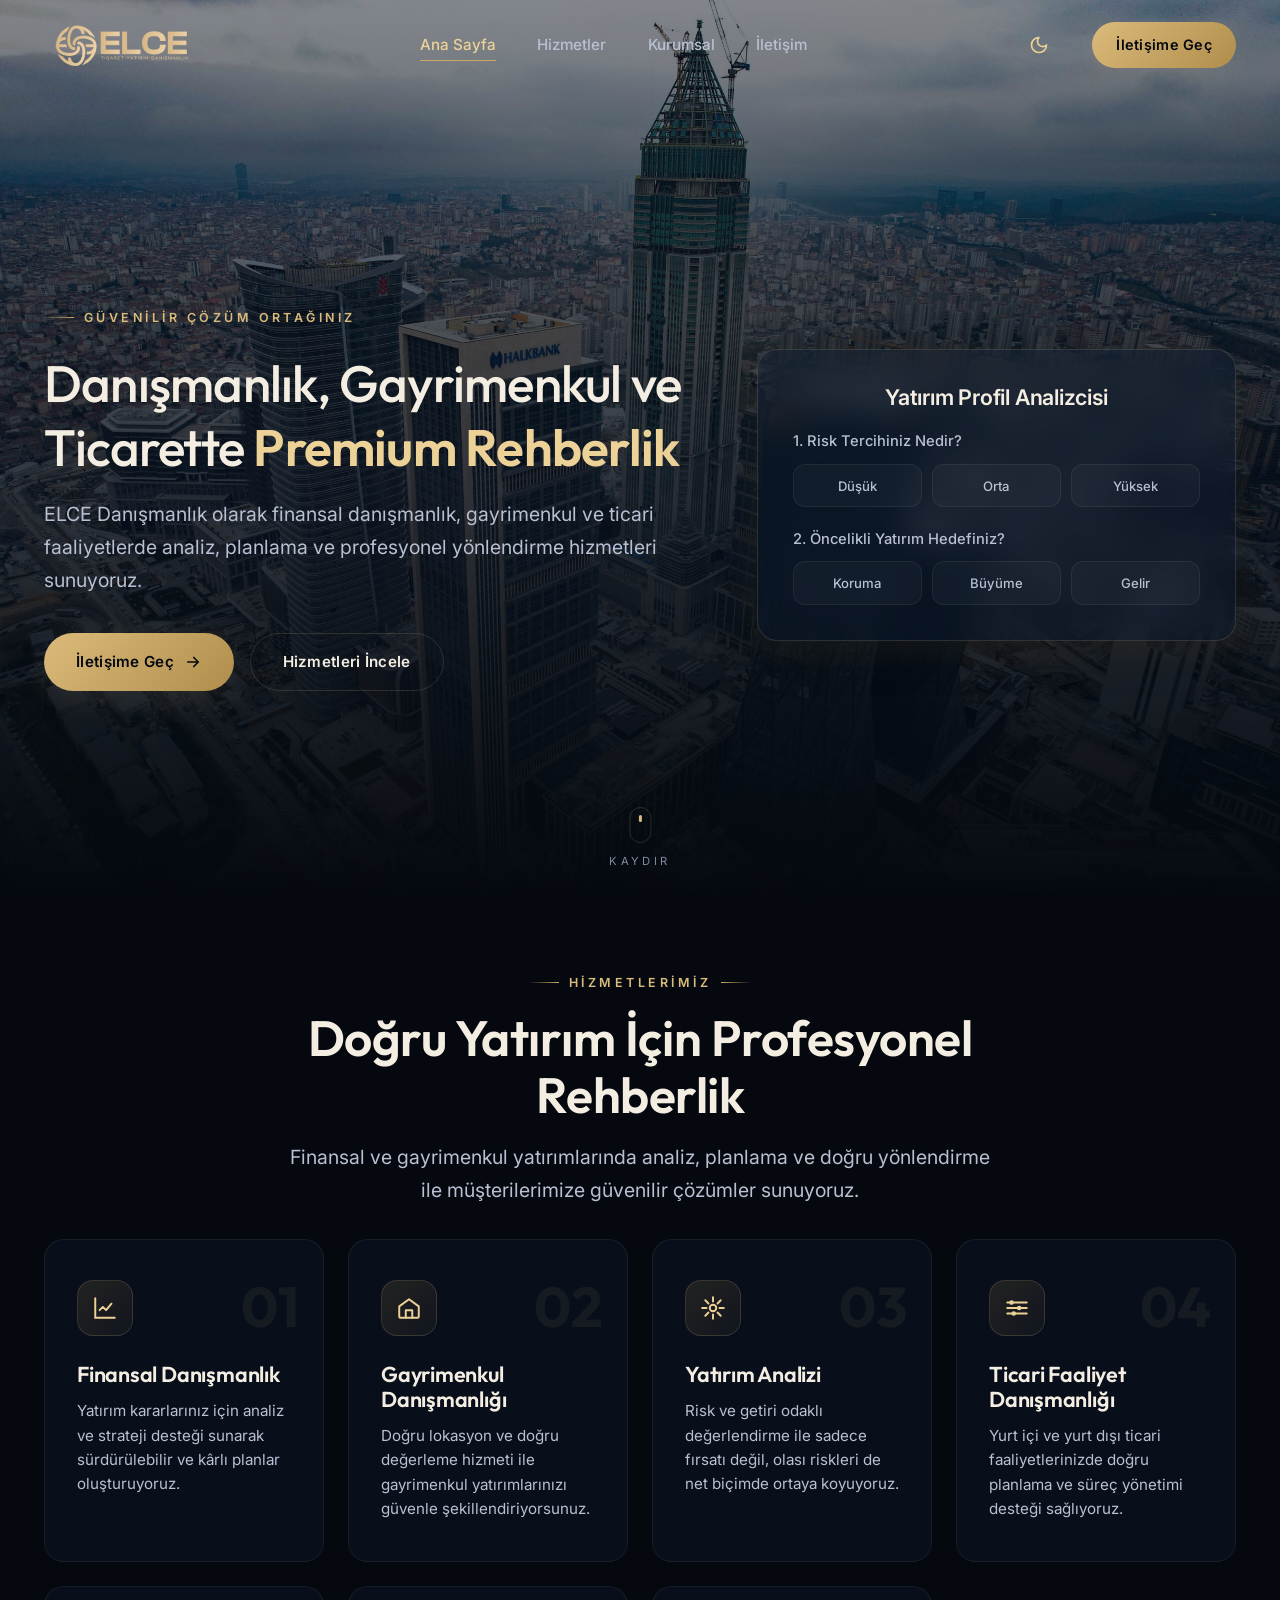
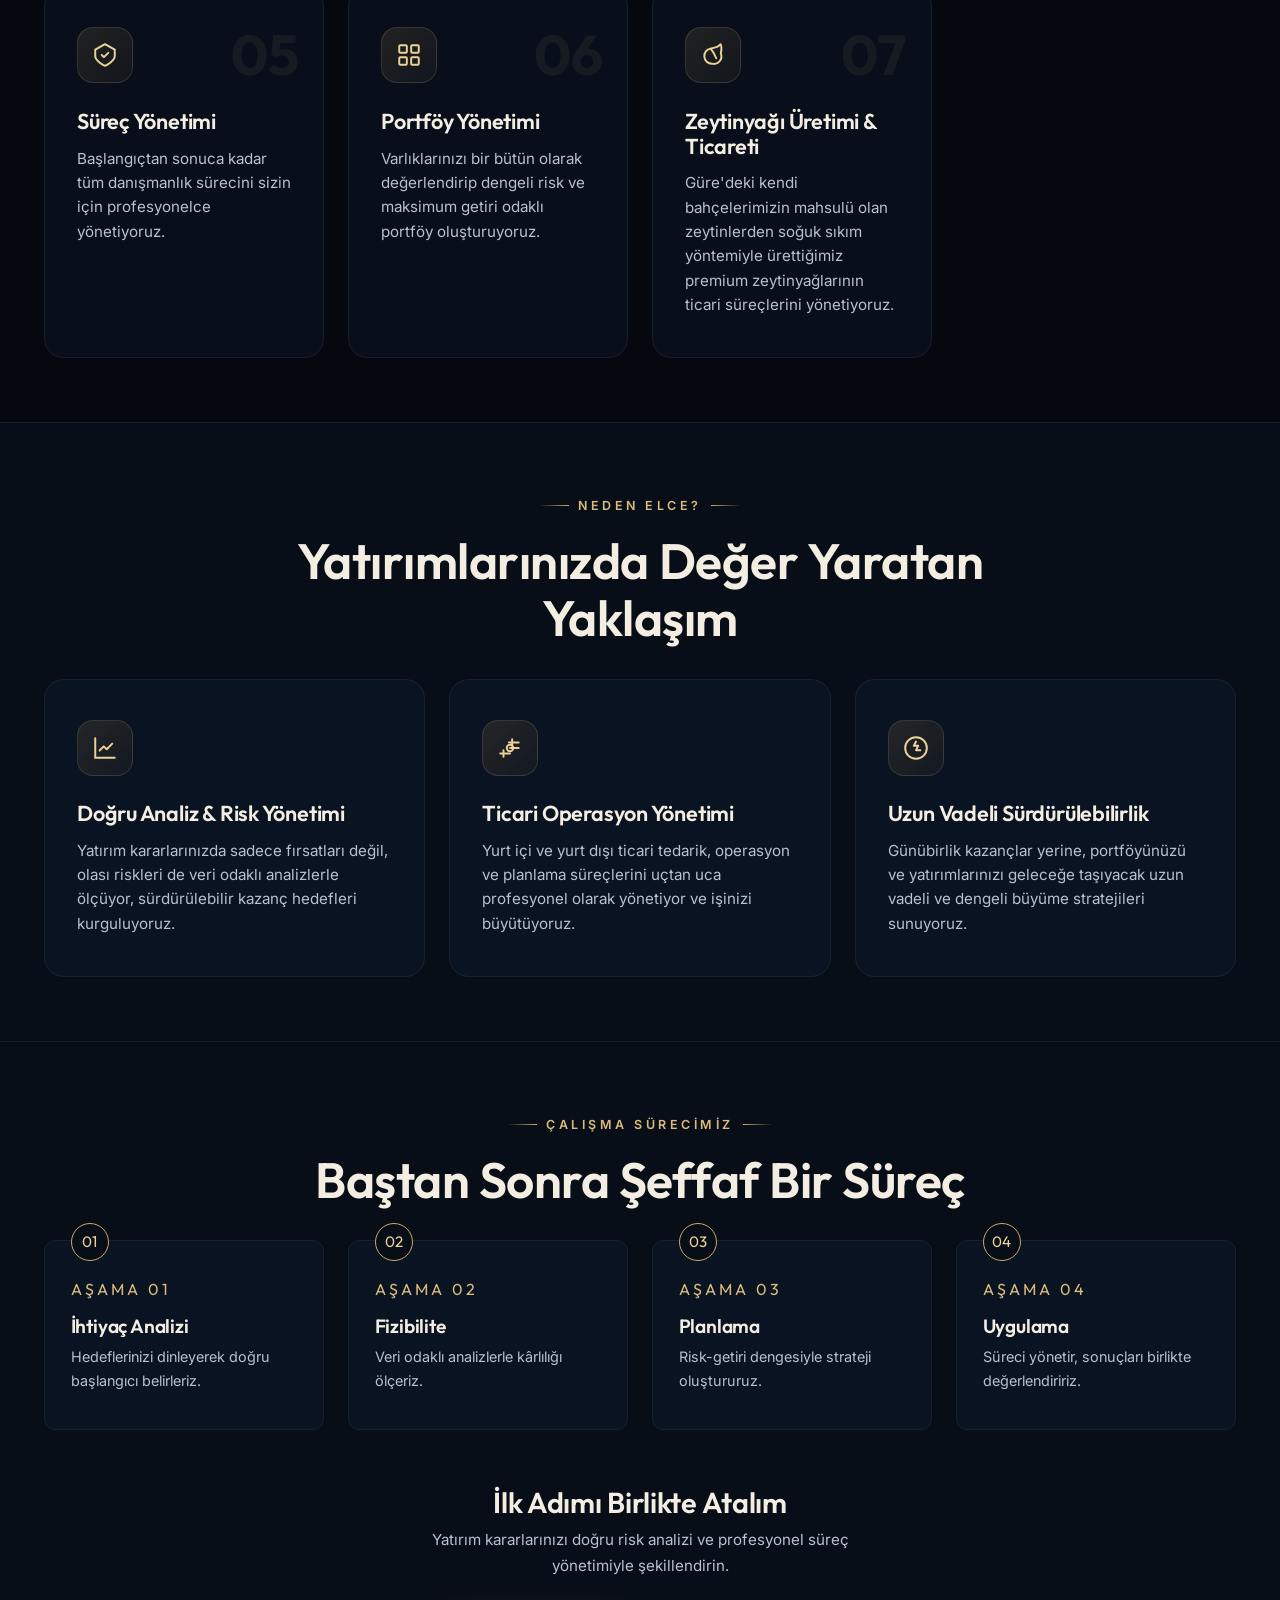
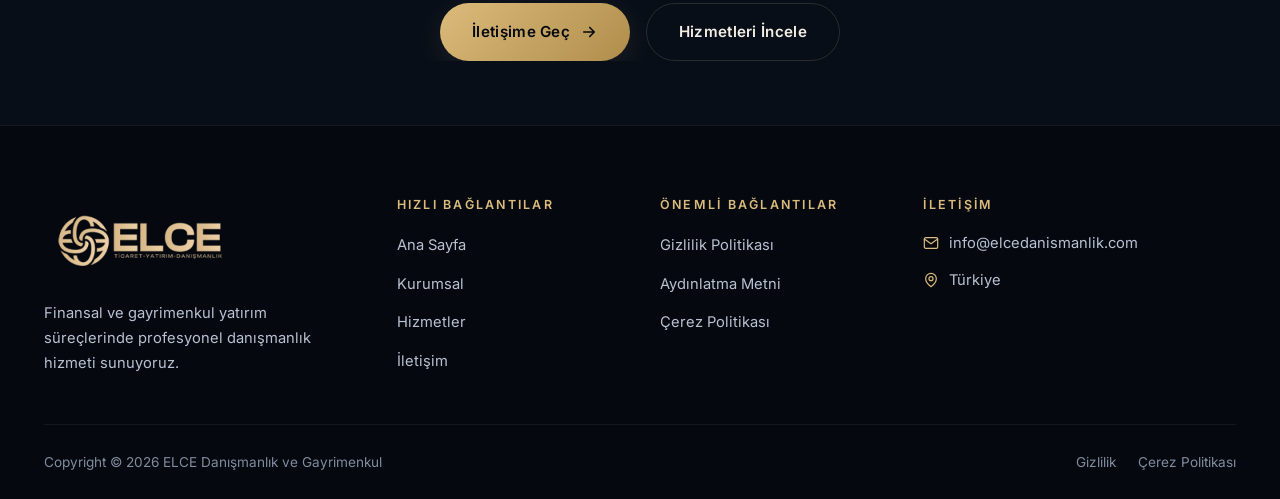
==== commit 804774e4: "fix: resolve spelling error in index.html (Faalık -> Faaliyet)" ====
--- a/index.html
+++ b/index.html
@@ -148,7 +148,7 @@
             <div class="service-icon">
               <svg viewBox="0 0 24 24" fill="none" stroke="currentColor" stroke-width="1.8"><path d="M3 7h18M3 12h18M3 17h18" stroke-linecap="round"/><circle cx="7" cy="7" r="1.2" fill="currentColor"/><circle cx="14" cy="12" r="1.2" fill="currentColor"/><circle cx="9" cy="17" r="1.2" fill="currentColor"/></svg>
             </div>
-            <h3>Ticari Faalık Danışmanlığı</h3>
+            <h3>Ticari Faaliyet Danışmanlığı</h3>
             <p>Yurt içi ve yurt dışı ticari faaliyetlerinizde doğru planlama ve süreç yönetimi desteği sağlıyoruz.</p>
           </a>
 
--- a/css/style.css
+++ b/css/style.css
@@ -740,6 +740,10 @@
   color: var(--gold-300);
   font-family: var(--font-serif);
   font-size: 0.95rem;
+}
+
+#service-process .process-step::before {
+  display: none;
 }
 
 /* ---------- Why us / values ---------- */
@@ -1063,7 +1067,8 @@
   .main-nav a { width: 100%; padding: 1rem 1.2rem; font-size: 1.05rem; }
   .main-nav a::after { display: none; }
   .nav-toggle { display: flex; }
-  .header-cta .btn-ghost { display: none; }
+  .header-cta .btn { display: none; }
+  .brand-logo { height: 50px; }
   .hero-actions { width: 100%; }
   .hero-actions .btn { flex: 1; }
   .footer-top { grid-template-columns: 1fr; }
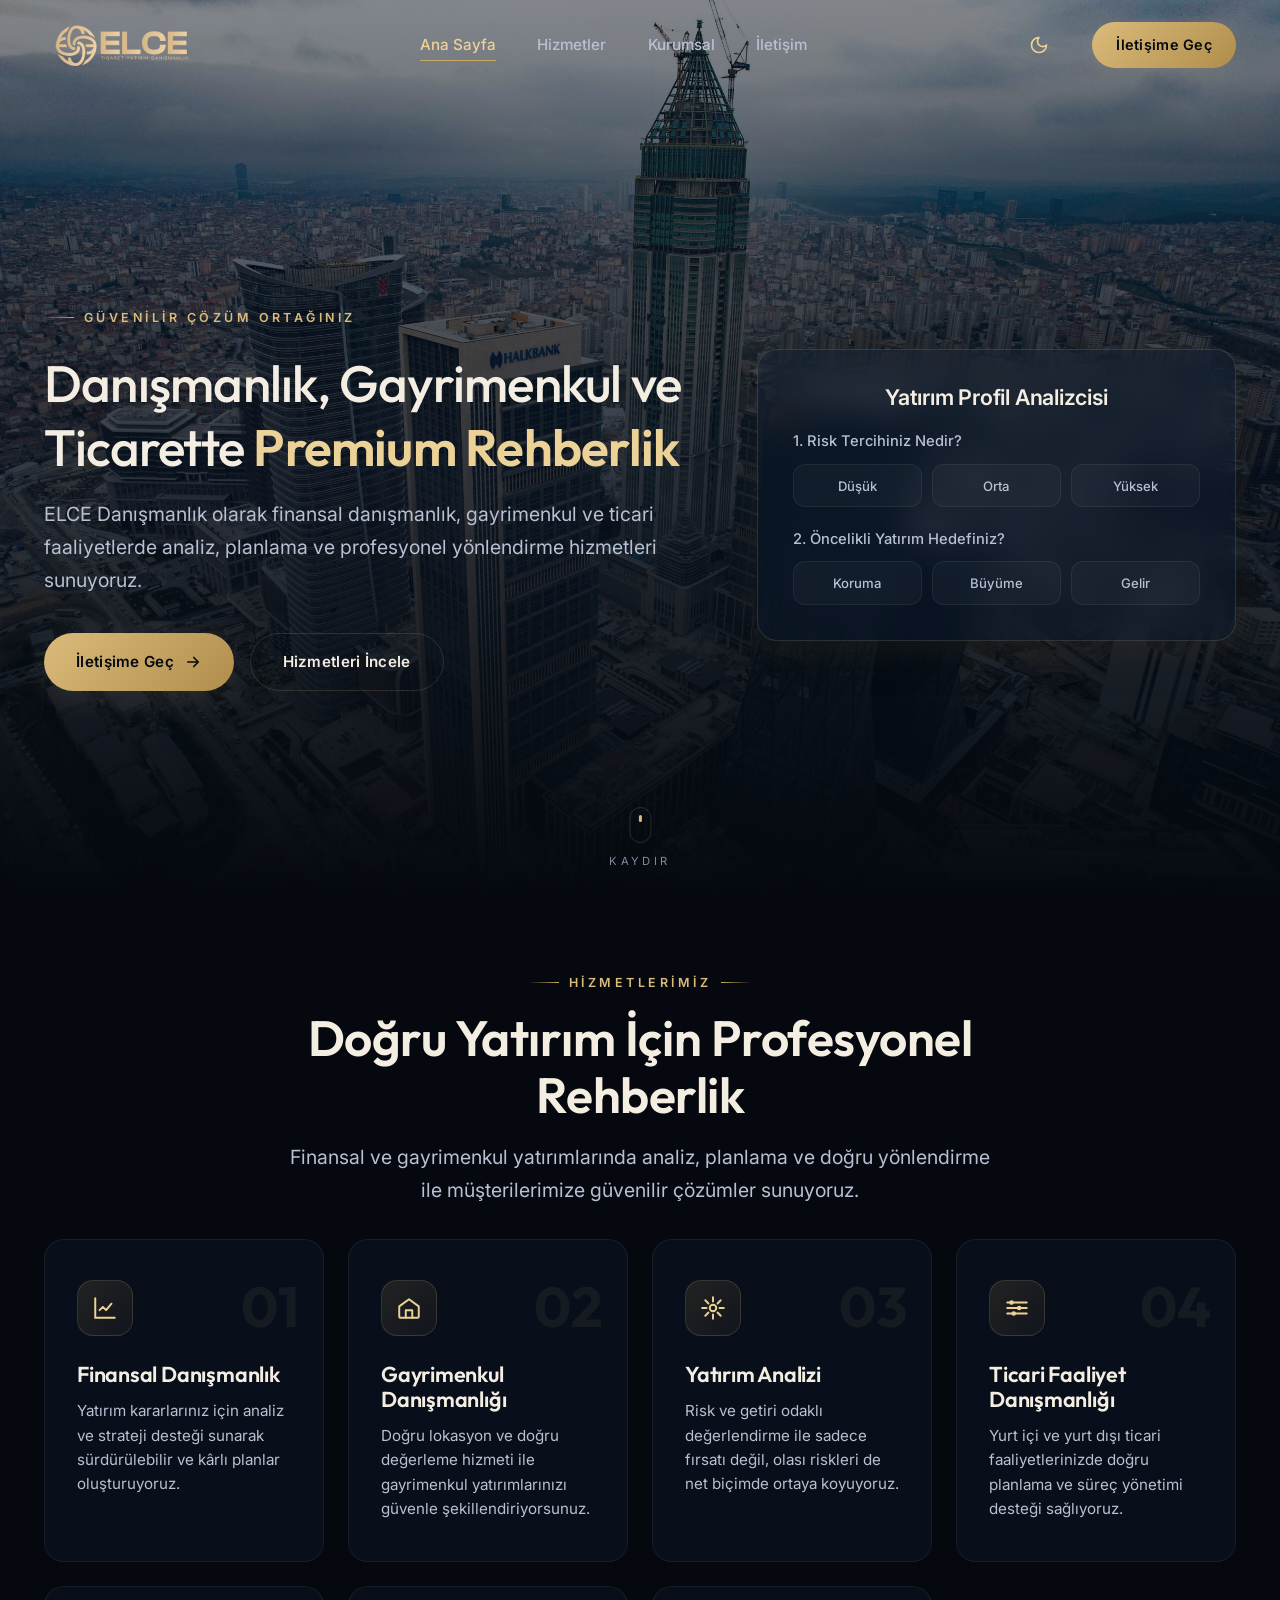
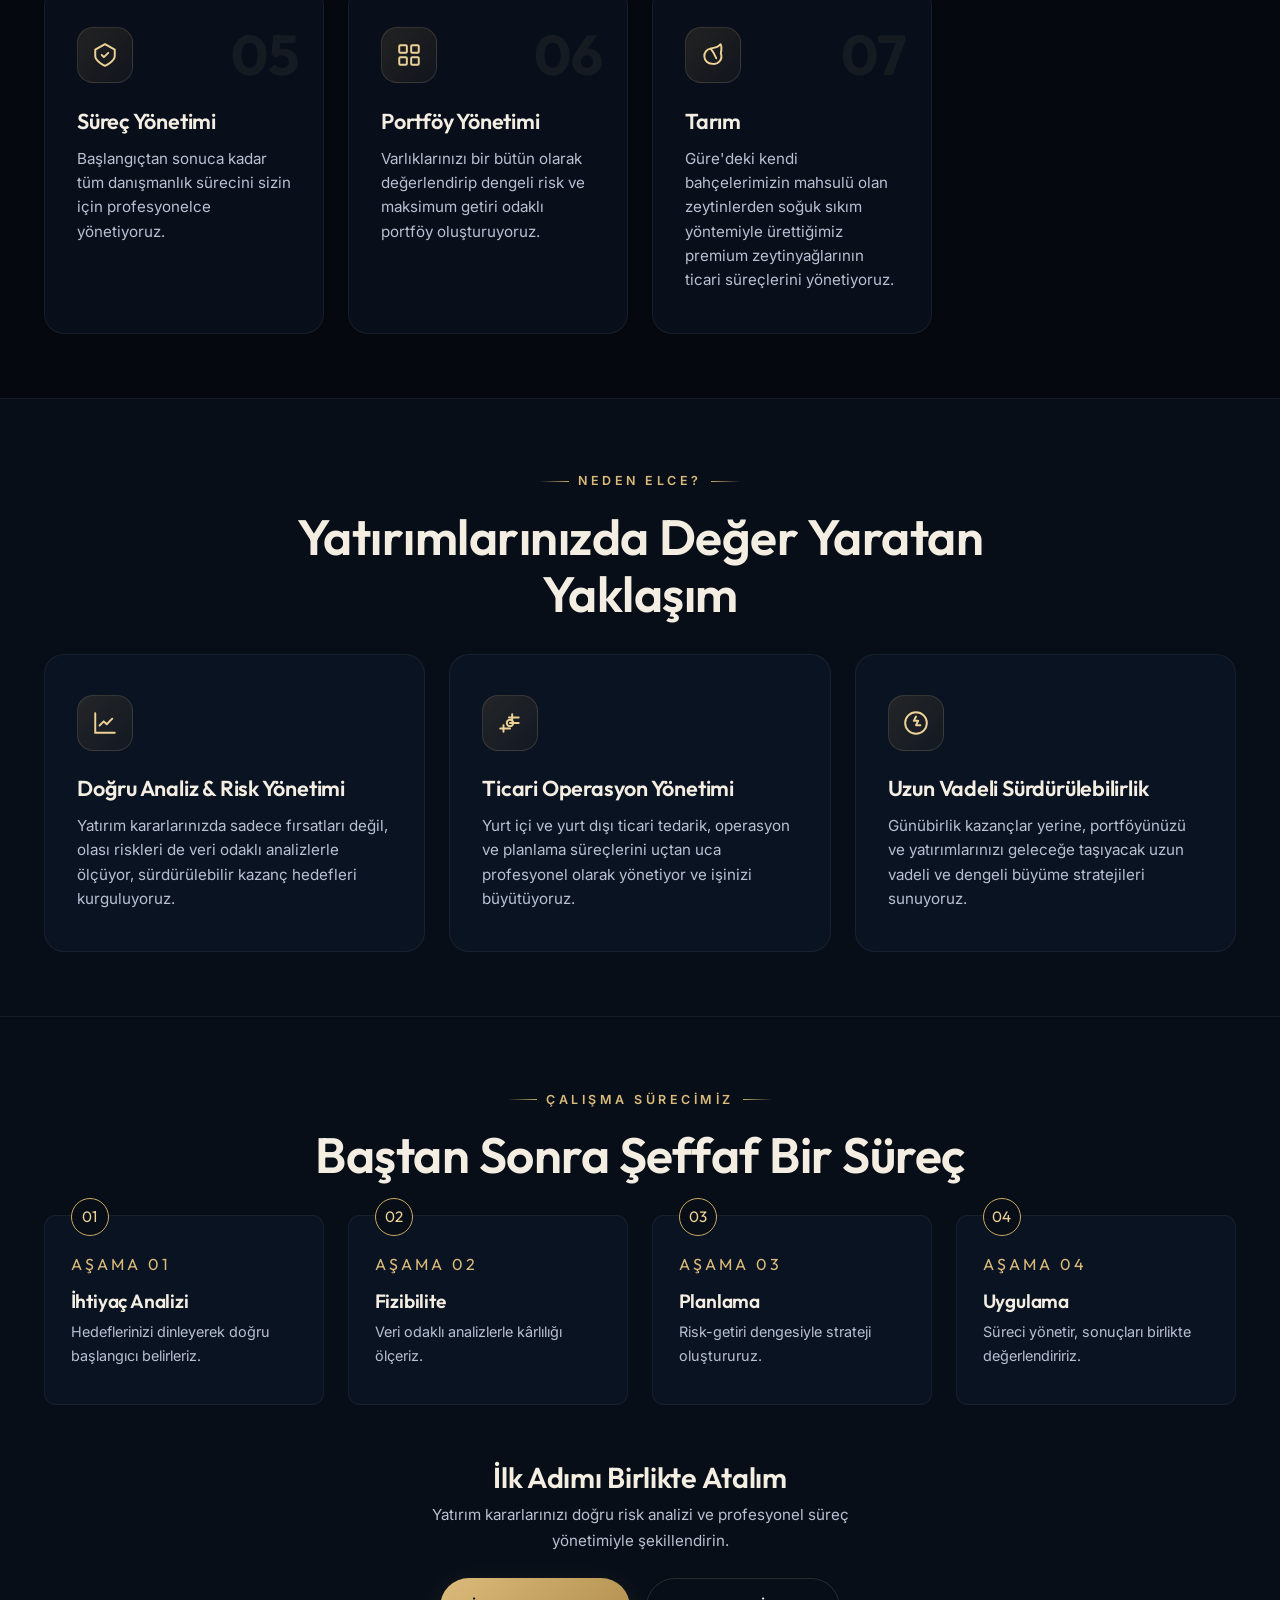
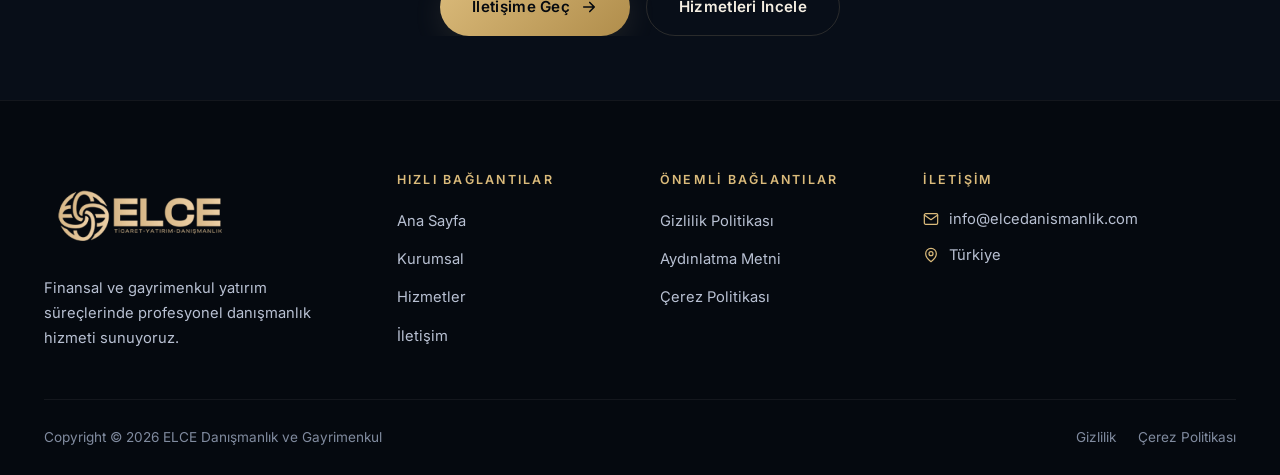
==== commit c8d1197d: "feat: rename Zeytinyağı Üretimi & Ticareti service to Tarım" ====
--- a/index.html
+++ b/index.html
@@ -175,7 +175,7 @@
             <div class="service-icon">
               <svg viewBox="0 0 24 24" fill="none" stroke="currentColor" stroke-width="1.8"><path d="M11 20A7 7 0 0 1 9.8 6.1C15.5 5 17 4.48 19 2c1 2 1.2 4 .2 8.5A7 7 0 0 1 11 20z" stroke-linecap="round" stroke-linejoin="round"/><path d="M9.8 6.1C11.5 8 13.5 11 15 15" stroke-linecap="round" stroke-linejoin="round"/></svg>
             </div>
-            <h3>Zeytinyağı Üretimi & Ticareti</h3>
+            <h3>Tarım</h3>
             <p>Güre'deki kendi bahçelerimizin mahsulü olan zeytinlerden soğuk sıkım yöntemiyle ürettiğimiz premium zeytinyağlarının ticari süreçlerini yönetiyoruz.</p>
           </a>
         </div>
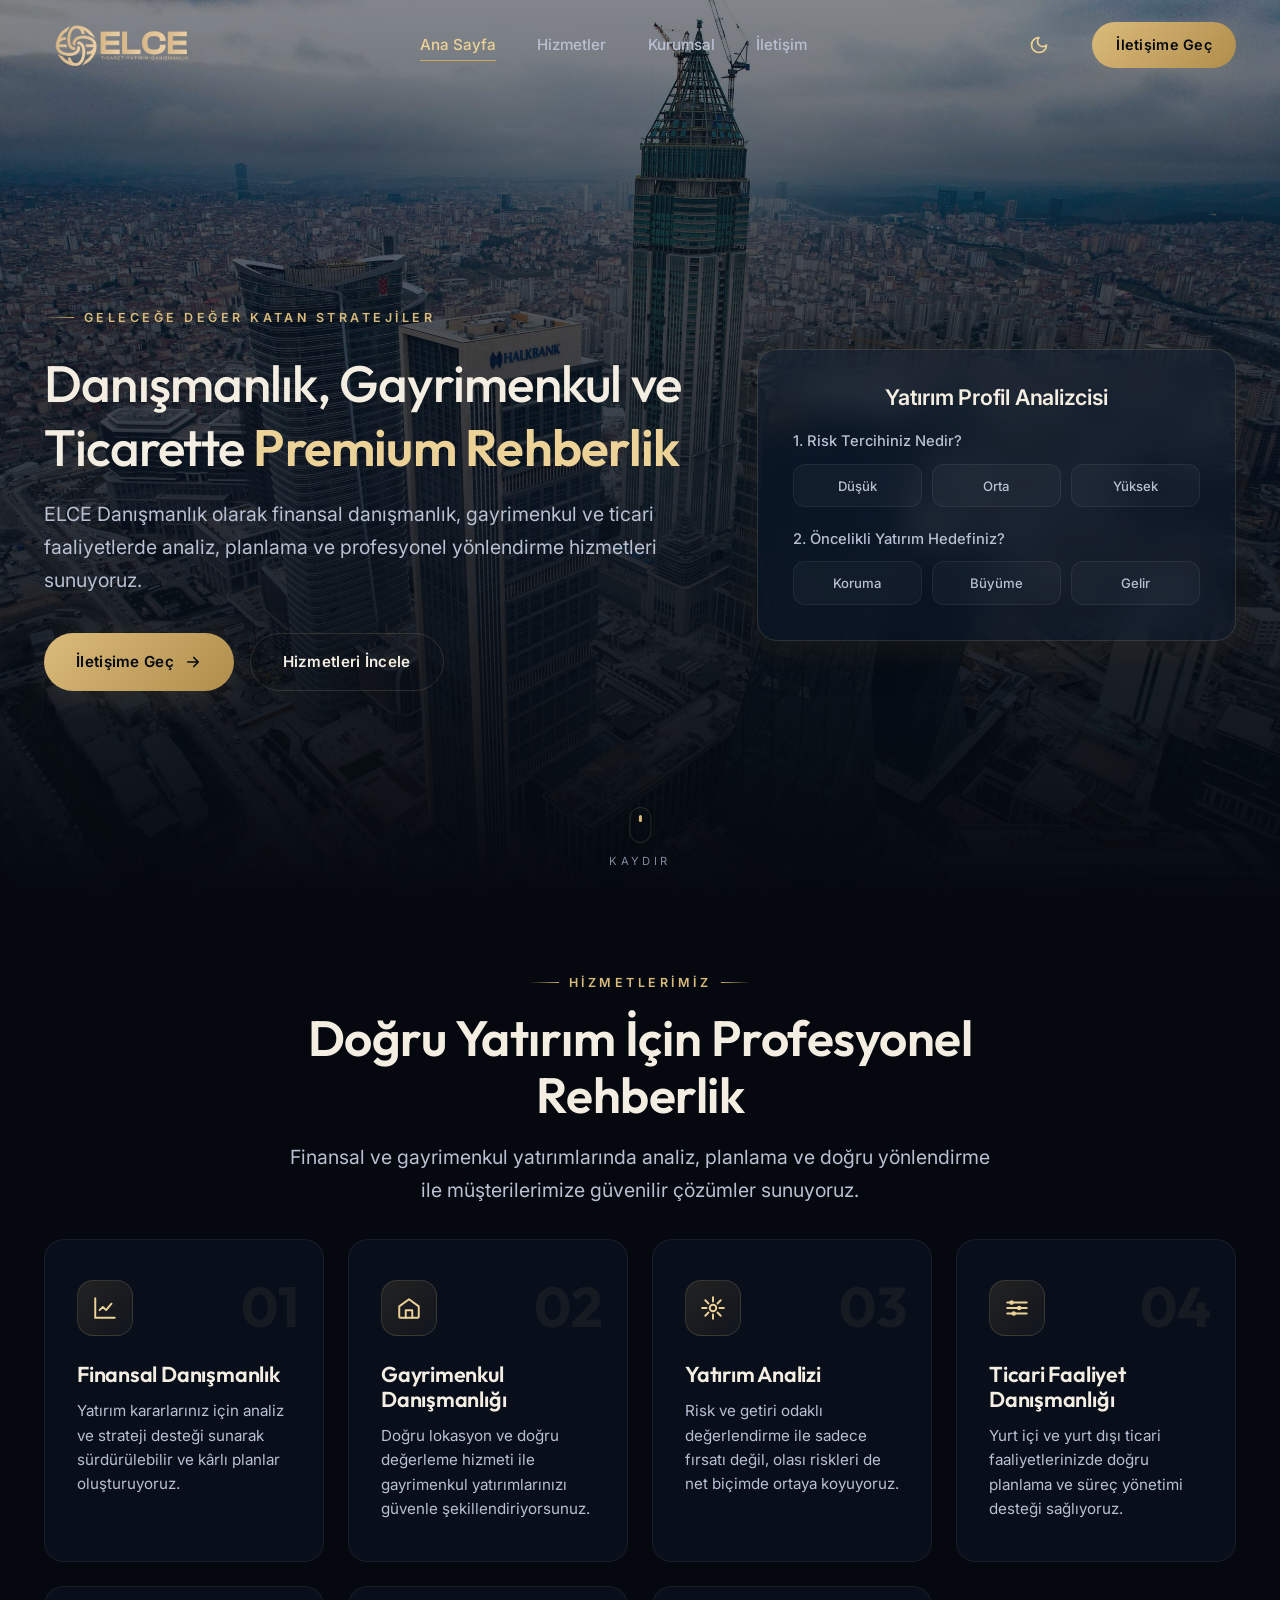
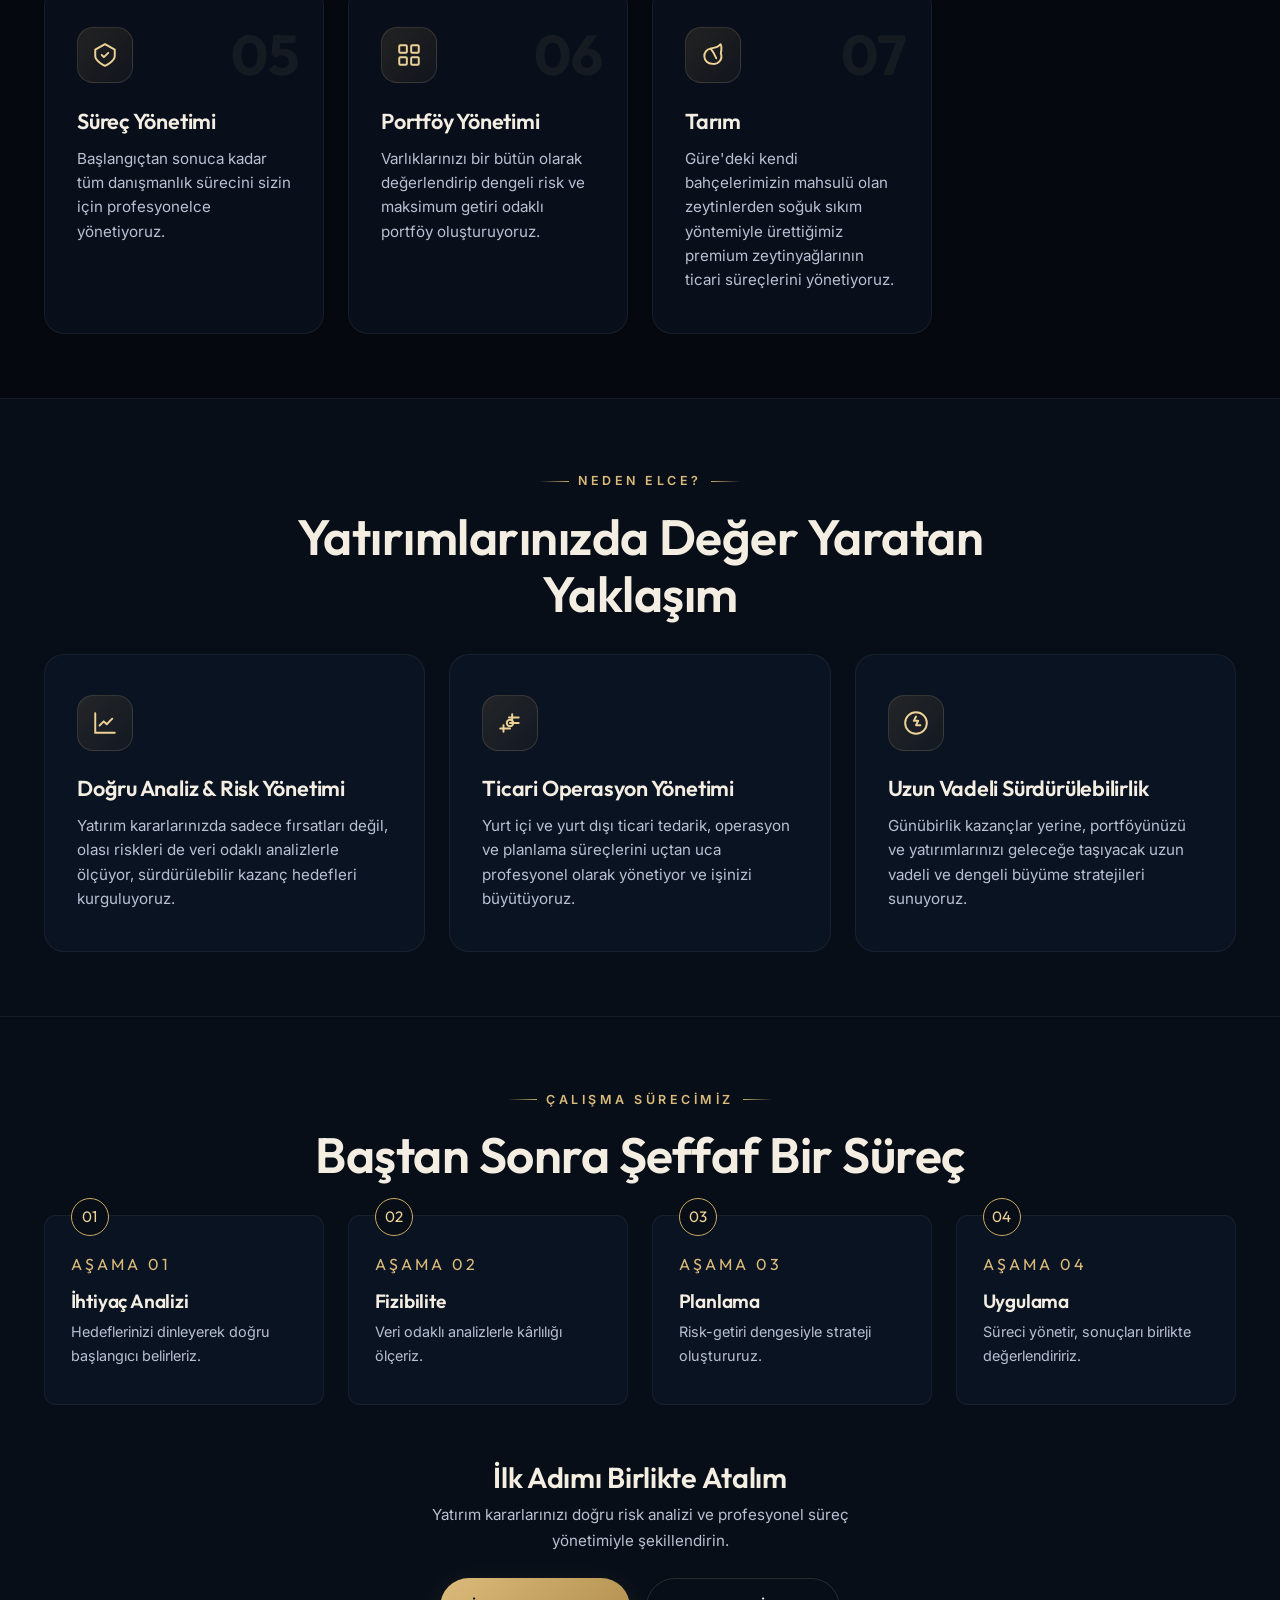
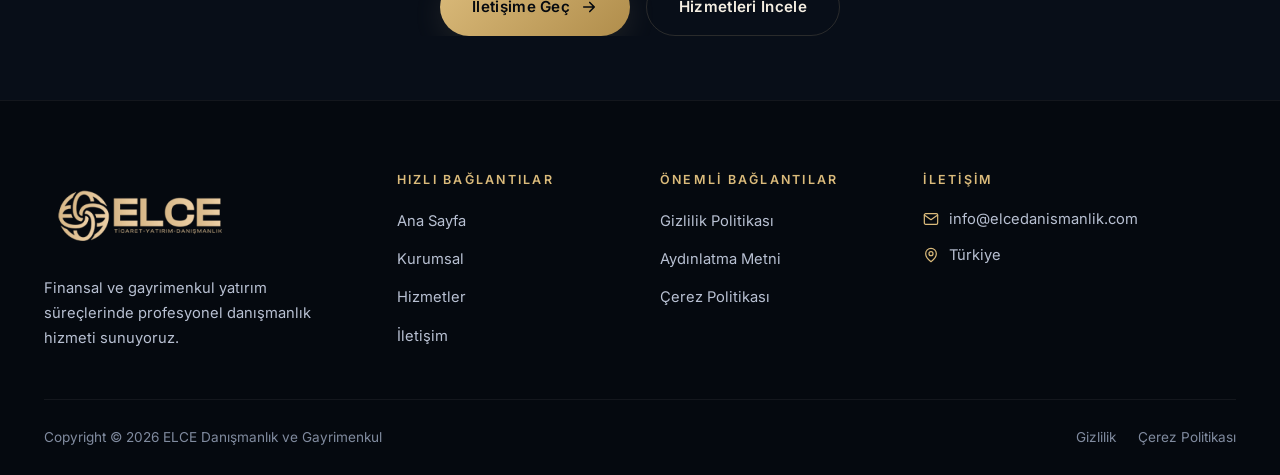
==== commit 4de57345: "style: update hero eyebrow text to Geleceğe Değer Katan Stratejiler" ====
--- a/index.html
+++ b/index.html
@@ -53,7 +53,7 @@
       <div class="hero-bg"></div>
       <div class="container hero-inner">
         <div class="hero-content">
-          <span class="eyebrow reveal">Güvenilir Çözüm Ortağınız</span>
+          <span class="eyebrow reveal">Geleceğe Değer Katan Stratejiler</span>
           <h1 class="reveal d1">Danışmanlık, Gayrimenkul ve Ticarette <em>Premium Rehberlik</em></h1>
           <p class="lead reveal d2">
             ELCE Danışmanlık olarak finansal danışmanlık, gayrimenkul ve ticari faaliyetlerde
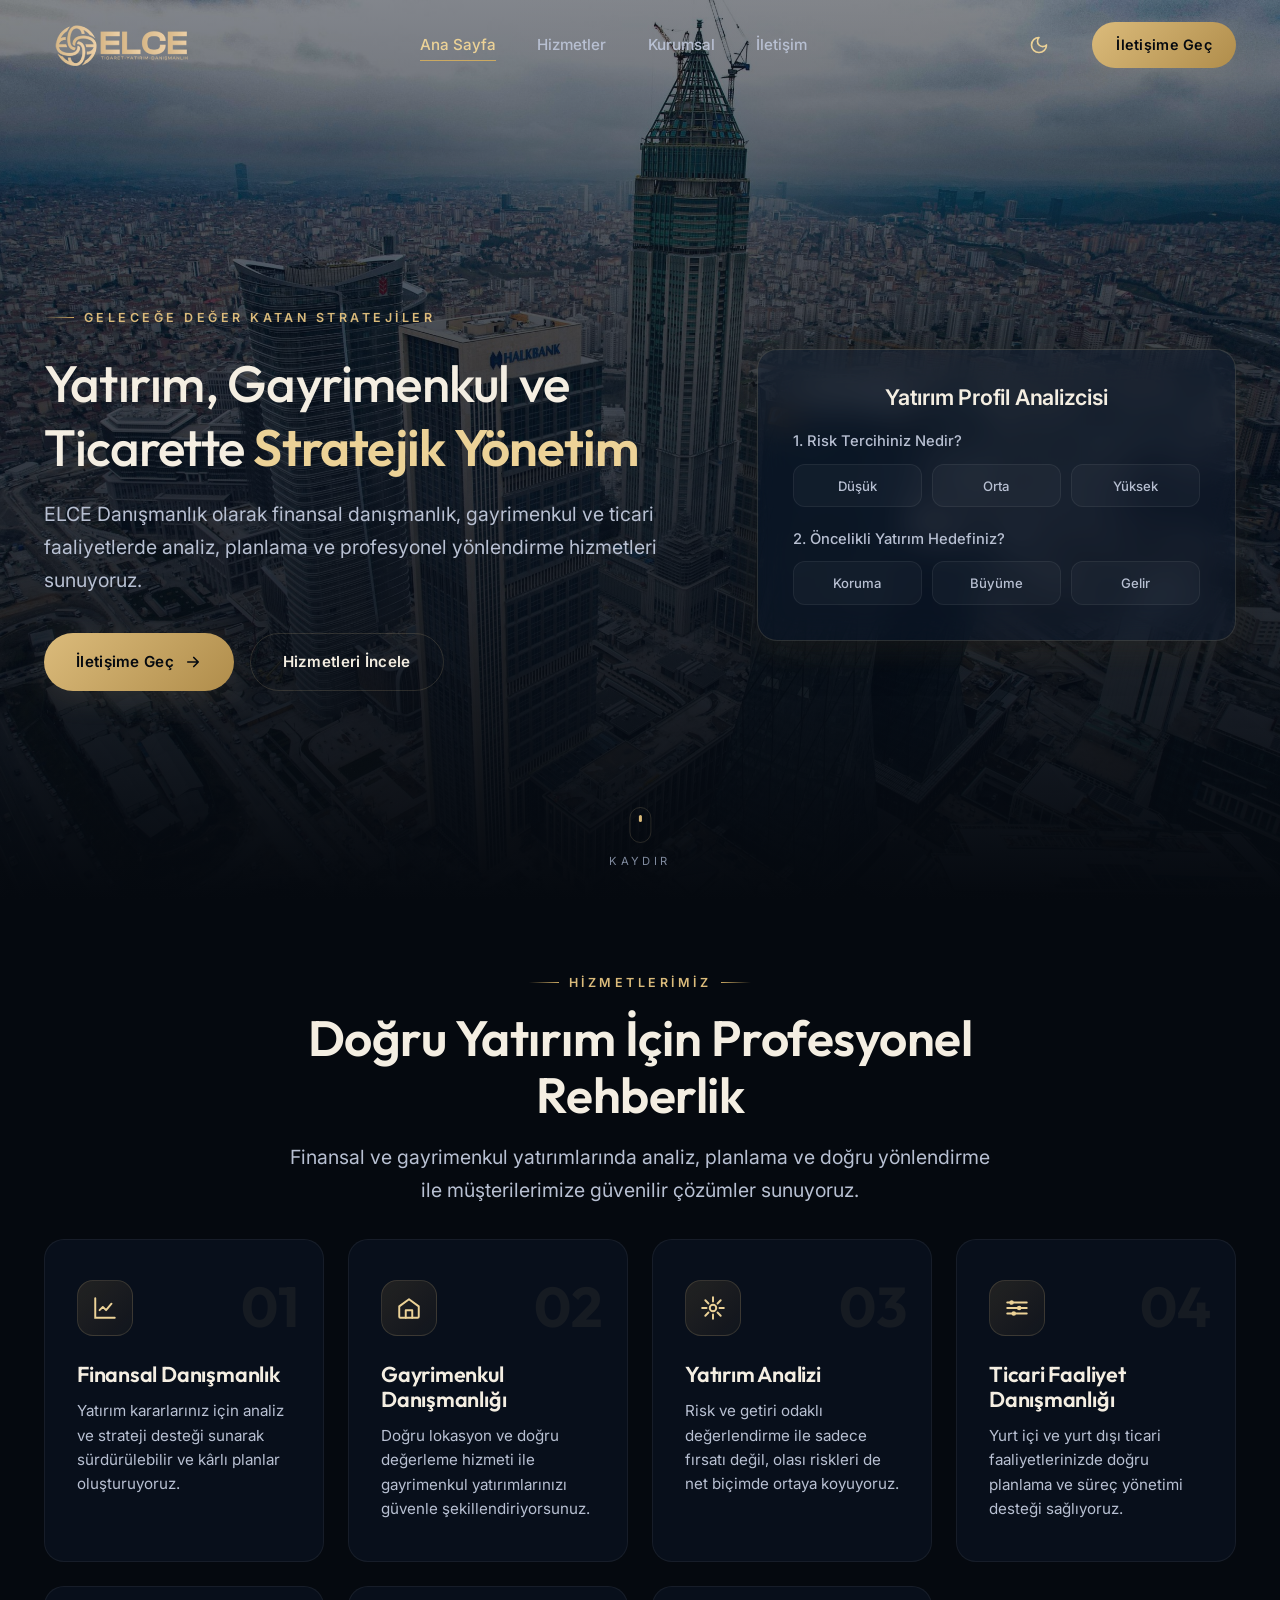
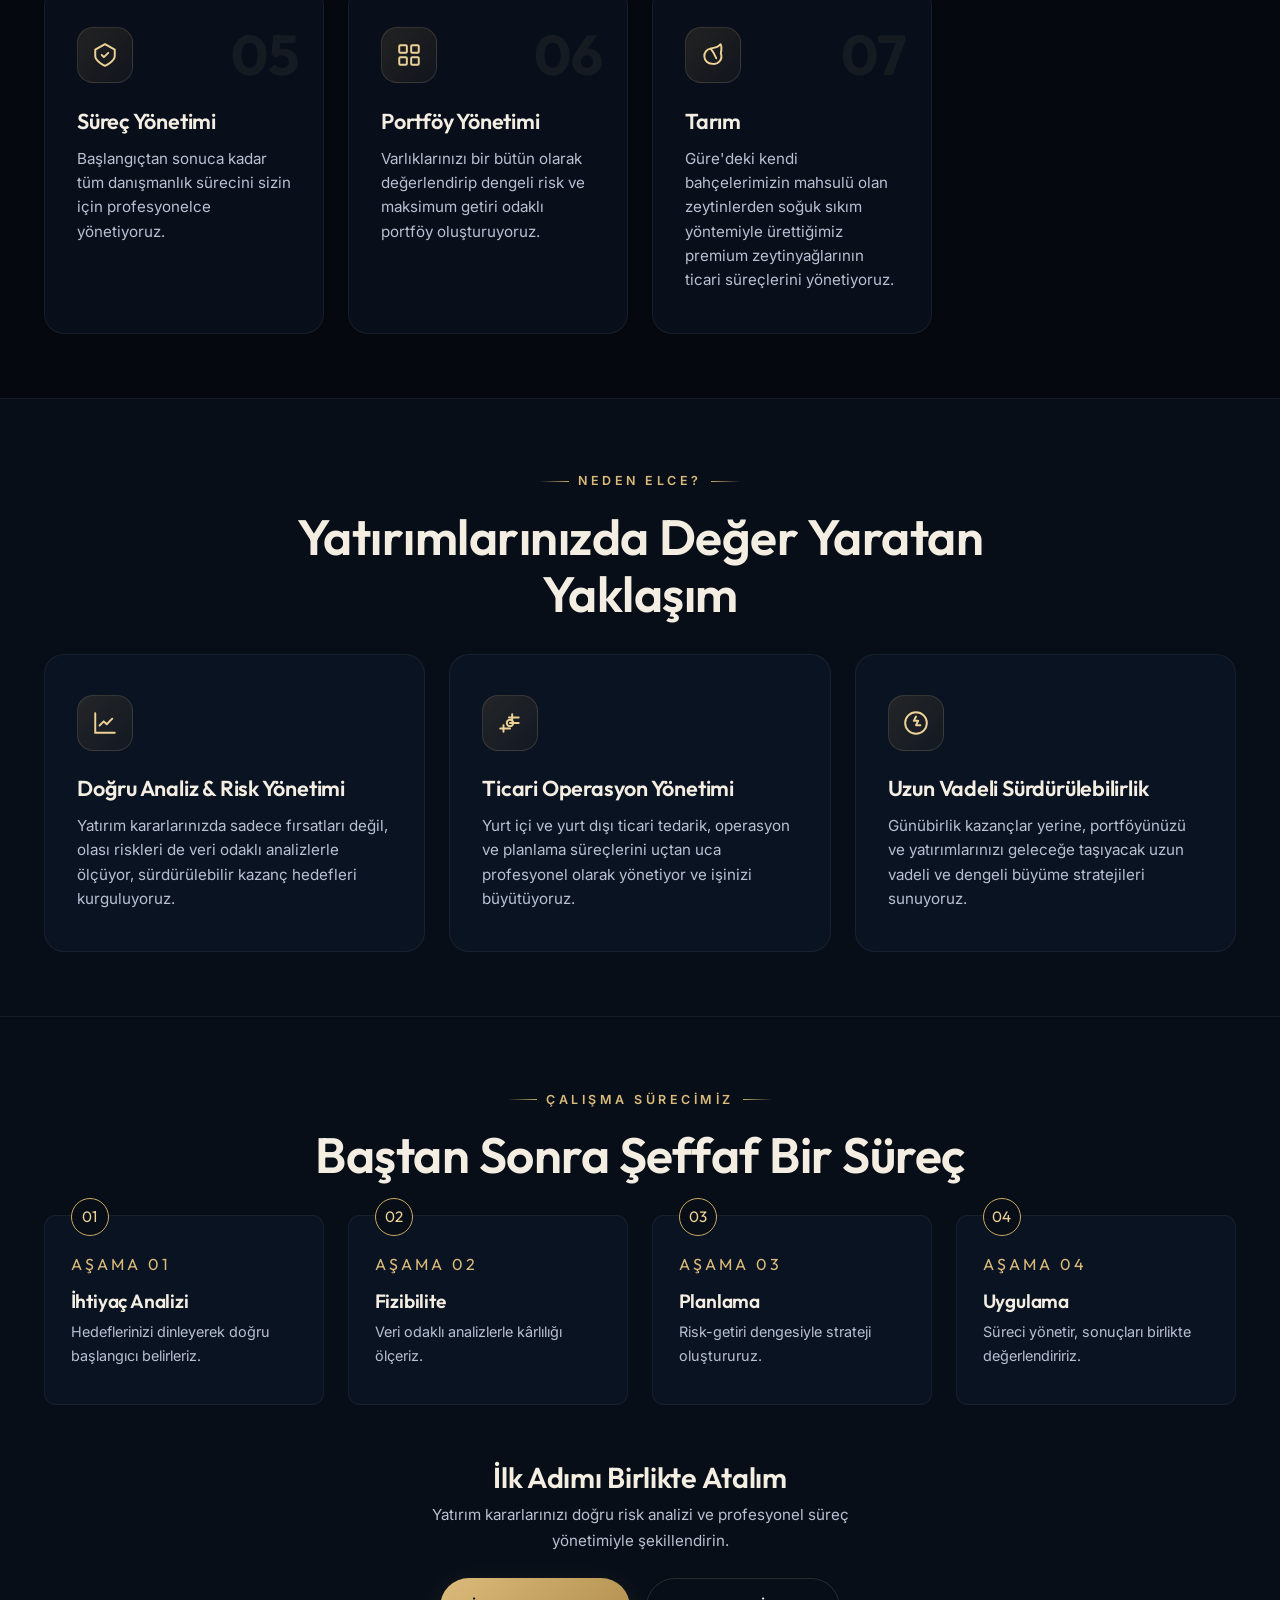
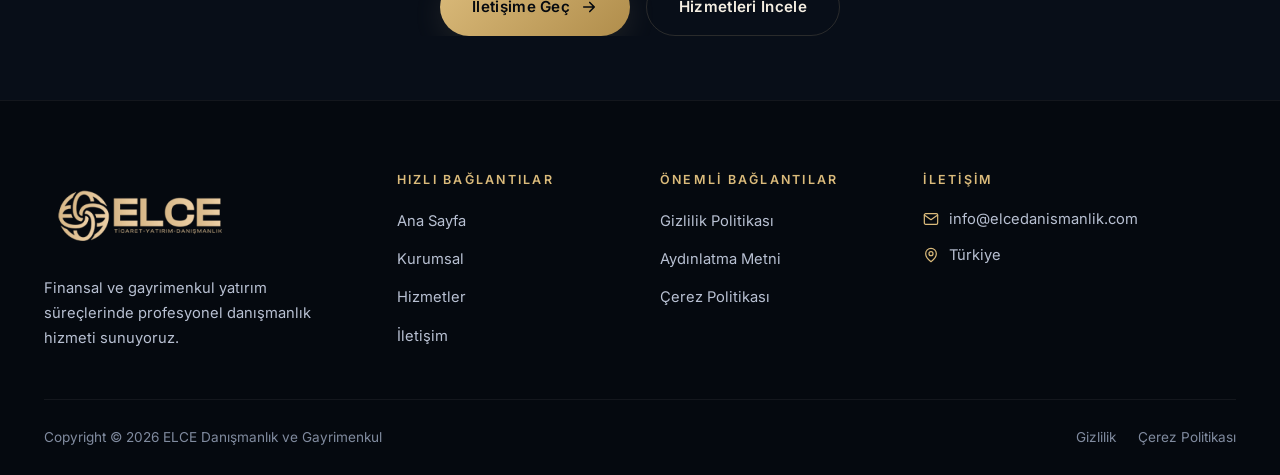
==== commit 5a781d0d: "style: update main hero heading to Yatırım, Gayrimenkul ve Ticarette Stratejik Yönetim" ====
--- a/index.html
+++ b/index.html
@@ -54,7 +54,7 @@
       <div class="container hero-inner">
         <div class="hero-content">
           <span class="eyebrow reveal">Geleceğe Değer Katan Stratejiler</span>
-          <h1 class="reveal d1">Danışmanlık, Gayrimenkul ve Ticarette <em>Premium Rehberlik</em></h1>
+          <h1 class="reveal d1">Yatırım, Gayrimenkul ve Ticarette <em>Stratejik Yönetim</em></h1>
           <p class="lead reveal d2">
             ELCE Danışmanlık olarak finansal danışmanlık, gayrimenkul ve ticari faaliyetlerde
             analiz, planlama ve profesyonel yönlendirme hizmetleri sunuyoruz.
